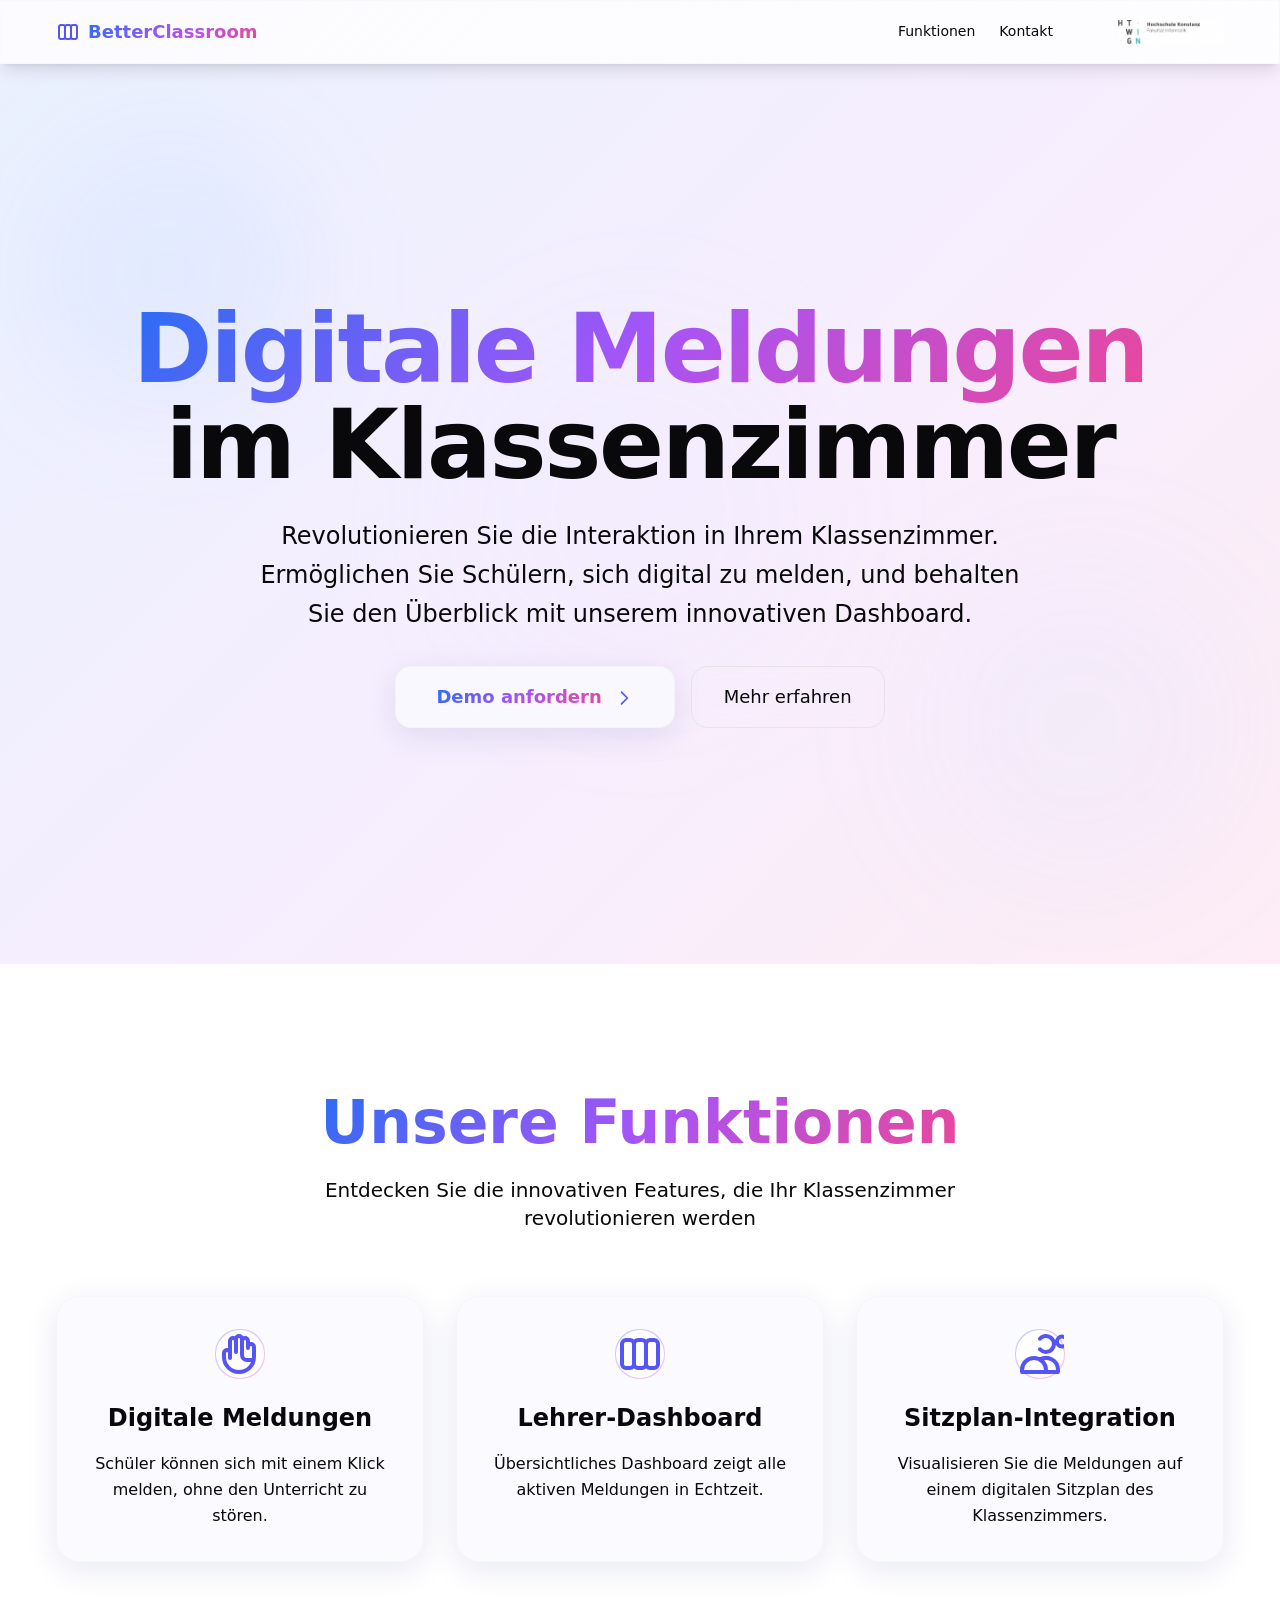
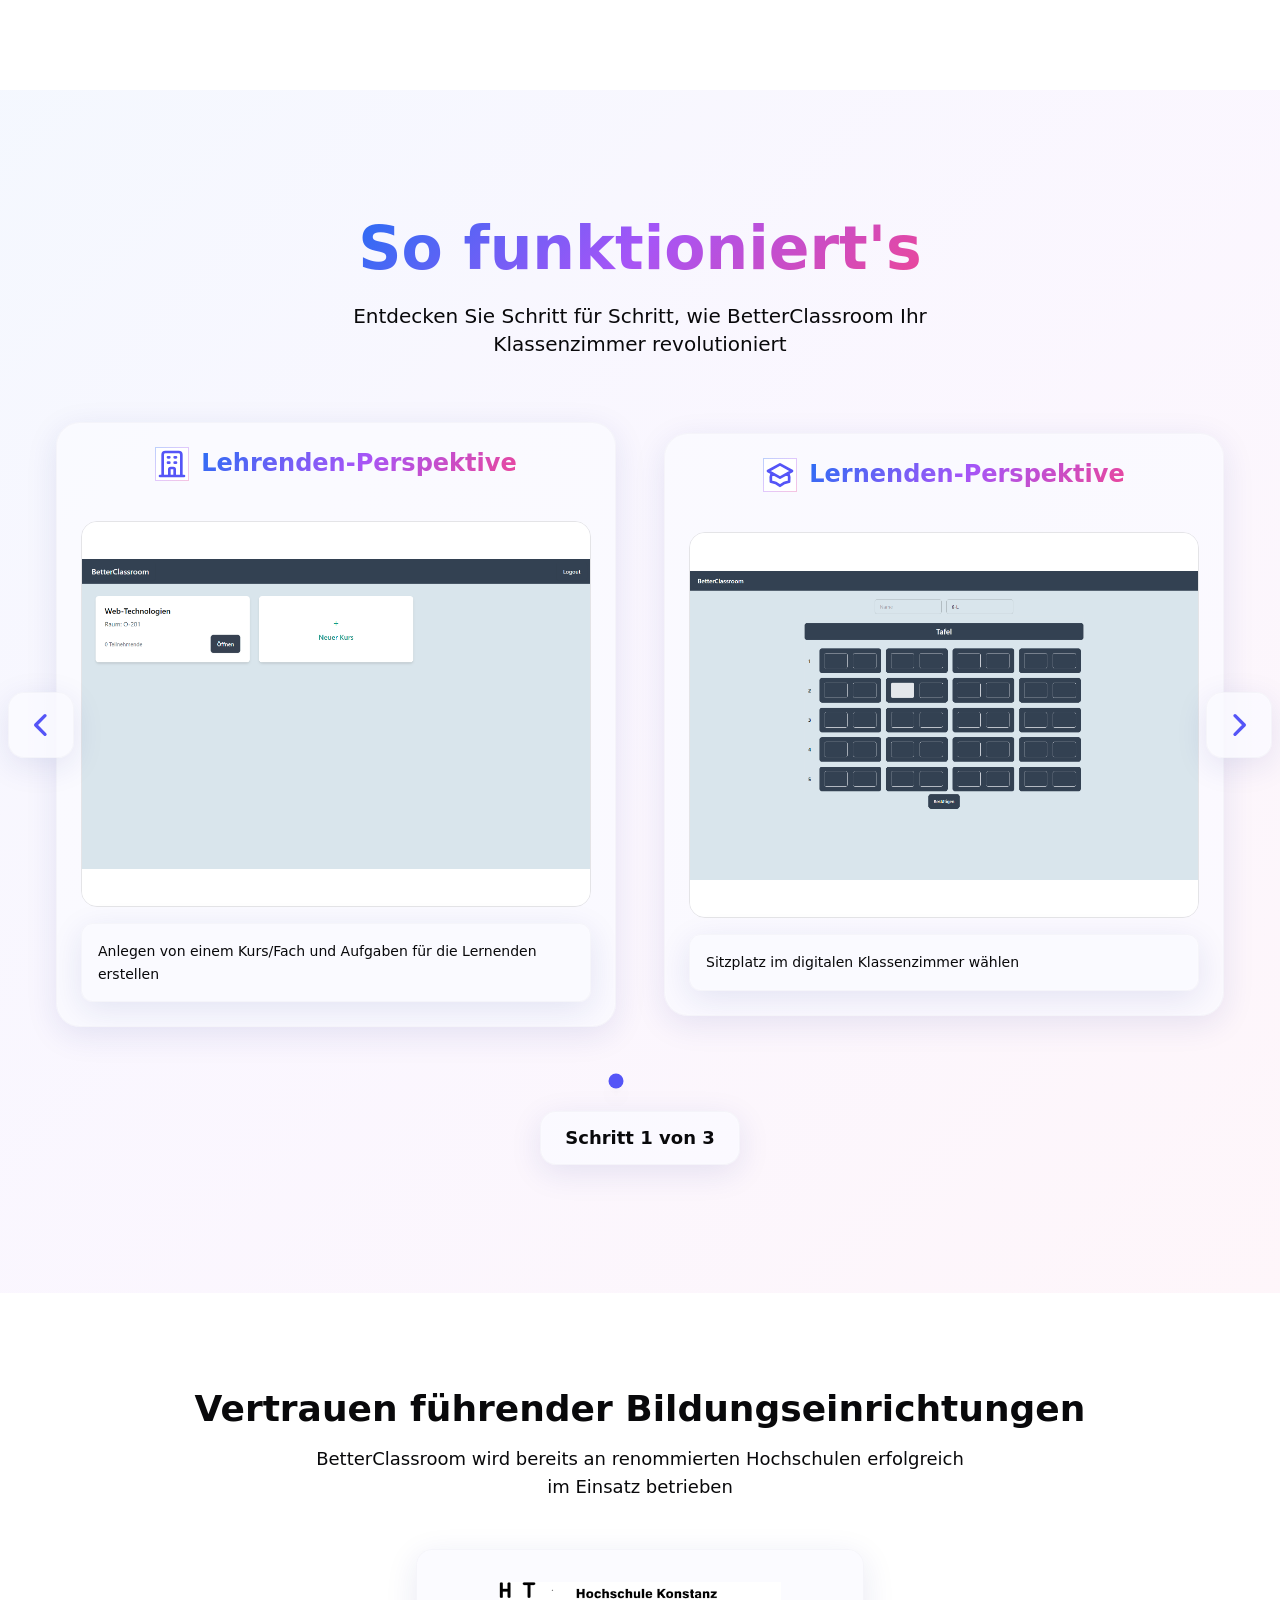
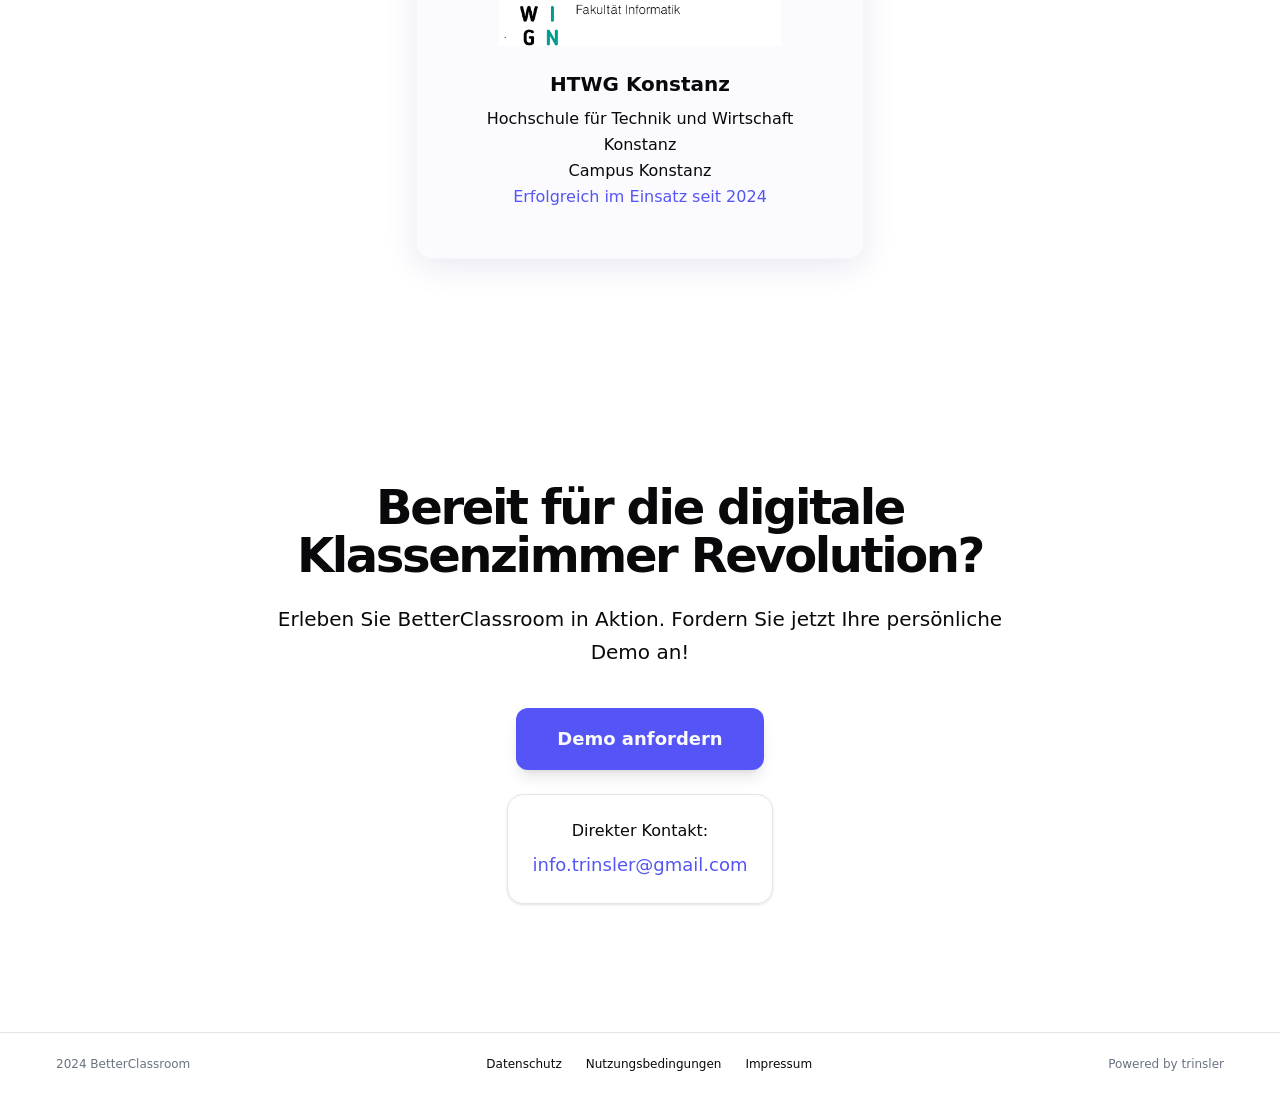
==== index.html @ d9d84340 "deploy: trinsler/landingPages@5456ee2afa33cd0f8505ab0c35475f80a8372f17" ====
<!DOCTYPE html><html><head><meta charset="utf-8"><meta name="viewport" content="width=device-width, initial-scale=1"><script type="importmap">{"imports":{"#entry":"/_nuxt/oRoLjCAm.js"}}</script><title>BetterClassroom - Digitale Meldungen im Klassenzimmer</title><link rel="stylesheet" href="/_nuxt/entry.rbcB6YKw.css" crossorigin><link rel="preload" as="fetch" crossorigin="anonymous" href="/_payload.json?7f15ca1f-4850-4ca4-9dc0-5e65cc5b0a5c"><link rel="modulepreload" as="script" crossorigin href="/_nuxt/oRoLjCAm.js"><link rel="modulepreload" as="script" crossorigin href="/_nuxt/dTycgMUr.js"><link rel="modulepreload" as="script" crossorigin href="/_nuxt/jNeDRzzh.js"><link rel="modulepreload" as="script" crossorigin href="/_nuxt/D7OXAtjC.js"><link rel="modulepreload" as="script" crossorigin href="/_nuxt/DrfQPqKB.js"><link rel="preload" as="fetch" fetchpriority="low" crossorigin="anonymous" href="/_nuxt/builds/meta/7f15ca1f-4850-4ca4-9dc0-5e65cc5b0a5c.json"><link rel="prefetch" as="script" crossorigin href="/_nuxt/CJH-cx8K.js"><link rel="prefetch" as="script" crossorigin href="/_nuxt/CTONA4Dl.js"><meta name="description" content="Revolutionieren Sie die Interaktion in Ihrem Klassenzimmer mit BetterClassroom"><link rel="icon" type="image/x-icon" href="/favicon.ico"><script type="module" src="/_nuxt/oRoLjCAm.js" crossorigin></script></head><body><div id="__nuxt"><div class="flex flex-col min-h-screen"><header class="px-4 lg:px-6 h-16 flex items-center fixed w-full glass-morphism z-50 shadow-lg"><div class="container mx-auto flex justify-between items-center"><a aria-current="page" href="/" class="router-link-active router-link-exact-active flex items-center justify-center"><svg class="h-6 w-6 text-primary" fill="none" stroke="currentColor" viewBox="0 0 24 24"><path stroke-linecap="round" stroke-linejoin="round" stroke-width="2" d="M9 17V7m0 10a2 2 0 01-2 2H5a2 2 0 01-2-2V7a2 2 0 012-2h2a2 2 0 012 2m0 10a2 2 0 002 2h2a2 2 0 002-2M9 7a2 2 0 012-2h2a2 2 0 012 2m0 10V7m0 10a2 2 0 002 2h2a2 2 0 002-2V7a2 2 0 00-2-2h-2a2 2 0 00-2 2"></path></svg><span class="ml-2 text-lg font-bold gradient-text">BetterClassroom</span></a><nav class="hidden md:flex gap-4 sm:gap-6 items-center"><a aria-current="page" href="/" class="router-link-active router-link-exact-active text-sm font-medium text-foreground hover:text-primary transition-colors"> Funktionen </a><a aria-current="page" href="/" class="router-link-active router-link-exact-active text-sm font-medium text-foreground hover:text-primary transition-colors"> Kontakt </a><div class="h-6 w-px bg-border mx-2"></div><img src="/images/htwg-logo.png" alt="HTWG Konstanz" class="h-6 opacity-70 hover:opacity-100 transition-opacity" onerror="this.style.display=&#39;none&#39;"></nav><button class="md:hidden p-2"><svg class="h-6 w-6 text-foreground" fill="none" stroke="currentColor" viewBox="0 0 24 24"><path stroke-linecap="round" stroke-linejoin="round" stroke-width="2" d="M4 6h16M4 12h16M4 18h16"></path></svg></button></div><!----></header><main class="flex-1 pt-16"><!--[--><div></div><div><section class="w-full min-h-screen flex items-center justify-center relative overflow-hidden gradient-bg"><div class="container mx-auto px-4 md:px-6"><div class="absolute inset-0 overflow-hidden pointer-events-none"><div class="absolute top-20 left-10 w-64 h-64 bg-blue-400/8 rounded-full blur-3xl floating-animation"></div><div class="absolute bottom-20 right-10 w-80 h-80 bg-blue-300/6 rounded-full blur-3xl floating-animation" style="animation-delay:-3s;"></div><div class="absolute top-1/2 left-1/2 transform -translate-x-1/2 -translate-y-1/2 w-96 h-96 bg-blue-200/4 rounded-full blur-3xl floating-animation" style="animation-delay:-1.5s;"></div></div><div class="opacity-0 translate-y-10 relative z-10 flex flex-col items-center space-y-8 text-center" style="transition:all 1s ease-out;"><div class="space-y-6"><h1 class="text-5xl md:text-7xl lg:text-8xl font-black tracking-tight"><span class="gradient-text">Digitale Meldungen</span><br><span class="text-foreground">im Klassenzimmer</span></h1><p class="mx-auto max-w-[800px] text-xl md:text-2xl text-muted-foreground leading-relaxed"> Revolutionieren Sie die Interaktion in Ihrem Klassenzimmer. Ermöglichen Sie Schülern, sich digital zu melden, und behalten Sie den Überblick mit unserem innovativen Dashboard. </p></div><div class="flex flex-col sm:flex-row gap-4 items-center"><button class="glass-card px-10 py-4 text-lg font-semibold text-foreground hover:scale-105 active:scale-95 transition-all duration-300 pulse-glow rounded-2xl"><span class="gradient-text">Demo anfordern</span><svg class="ml-3 h-5 w-5 inline text-primary" fill="none" stroke="currentColor" viewBox="0 0 24 24"><path stroke-linecap="round" stroke-linejoin="round" stroke-width="2" d="M9 5l7 7-7 7"></path></svg></button><button class="px-8 py-4 text-lg font-medium text-muted-foreground hover:text-foreground transition-colors rounded-2xl border border-border/50 hover:border-border backdrop-blur-sm"> Mehr erfahren </button></div></div></div></section><section id="features" class="w-full py-20 md:py-32 relative"><div class="container mx-auto px-4 md:px-6"><div class="text-center mb-16"><h2 class="text-4xl md:text-6xl font-bold mb-6"><span class="gradient-text">Unsere Funktionen</span></h2><p class="text-xl text-muted-foreground max-w-2xl mx-auto"> Entdecken Sie die innovativen Features, die Ihr Klassenzimmer revolutionieren werden </p></div><div class="grid grid-cols-1 md:grid-cols-2 lg:grid-cols-3 gap-8"><div class="group glass-card p-8 rounded-3xl hover:scale-[1.02] transition-all duration-500"><div class="gradient-border rounded-2xl p-5 mb-6 w-fit mx-auto"><svg class="h-12 w-12 text-primary relative z-10" fill="none" stroke="currentColor" viewBox="0 0 24 24"><path stroke-linecap="round" stroke-linejoin="round" stroke-width="2" d="M7 11.5V14m0-2.5v-6a1.5 1.5 0 113 0m-3 6a1.5 1.5 0 00-3 0v2a7.5 7.5 0 0015 0v-5a1.5 1.5 0 00-3 0m-6-3V11m0-5.5v-1a1.5 1.5 0 013 0v1m0 0V11m0-5.5a1.5 1.5 0 013 0v3.5M18 15h-2.5A2.5 2.5 0 0113 12.5V10"></path></svg></div><h3 class="text-2xl font-bold mb-4 text-center group-hover:gradient-text transition-all duration-300"> Digitale Meldungen </h3><p class="text-muted-foreground leading-relaxed text-center"> Schüler können sich mit einem Klick melden, ohne den Unterricht zu stören. </p></div><div class="group glass-card p-8 rounded-3xl hover:scale-[1.02] transition-all duration-500"><div class="gradient-border rounded-2xl p-5 mb-6 w-fit mx-auto"><svg class="h-12 w-12 text-primary relative z-10" fill="none" stroke="currentColor" viewBox="0 0 24 24"><path stroke-linecap="round" stroke-linejoin="round" stroke-width="2" d="M9 17V7m0 10a2 2 0 01-2 2H5a2 2 0 01-2-2V7a2 2 0 012-2h2a2 2 0 012 2m0 10a2 2 0 002 2h2a2 2 0 002-2M9 7a2 2 0 012-2h2a2 2 0 012 2m0 10V7m0 10a2 2 0 002 2h2a2 2 0 002-2V7a2 2 0 00-2-2h-2a2 2 0 00-2 2"></path></svg></div><h3 class="text-2xl font-bold mb-4 text-center group-hover:gradient-text transition-all duration-300"> Lehrer-Dashboard </h3><p class="text-muted-foreground leading-relaxed text-center"> Übersichtliches Dashboard zeigt alle aktiven Meldungen in Echtzeit. </p></div><div class="group glass-card p-8 rounded-3xl hover:scale-[1.02] transition-all duration-500 md:col-span-2 lg:col-span-1"><div class="gradient-border rounded-2xl p-5 mb-6 w-fit mx-auto"><svg class="h-12 w-12 text-primary relative z-10" fill="none" stroke="currentColor" viewBox="0 0 24 24"><path stroke-linecap="round" stroke-linejoin="round" stroke-width="2" d="M12 4.354a4 4 0 110 5.292M15 21H3v-1a6 6 0 0112 0v1zm0 0h6v-1a6 6 0 00-9-5.197m13.5-9a2.5 2.5 0 11-5 0 2.5 2.5 0 015 0z"></path></svg></div><h3 class="text-2xl font-bold mb-4 text-center group-hover:gradient-text transition-all duration-300"> Sitzplan-Integration </h3><p class="text-muted-foreground leading-relaxed text-center"> Visualisieren Sie die Meldungen auf einem digitalen Sitzplan des Klassenzimmers. </p></div></div></div></section><section class="w-full py-20 md:py-32 relative overflow-hidden"><div class="absolute inset-0 gradient-bg opacity-50"></div><div class="container mx-auto px-4 relative z-10"><div class="text-center mb-16"><h2 class="text-4xl md:text-6xl font-bold mb-6"><span class="gradient-text">So funktioniert&#39;s</span></h2><p class="text-xl text-muted-foreground max-w-2xl mx-auto"> Entdecken Sie Schritt für Schritt, wie BetterClassroom Ihr Klassenzimmer revolutioniert </p></div><div class="relative max-w-7xl mx-auto"><button class="absolute -left-6 md:-left-12 top-1/2 -translate-y-1/2 z-20 glass-card p-4 rounded-2xl hover:scale-125 transition-all duration-300 pulse-glow group shadow-2xl"><svg class="h-8 w-8 text-primary group-hover:text-primary/80" fill="none" stroke="currentColor" viewBox="0 0 24 24"><path stroke-linecap="round" stroke-linejoin="round" stroke-width="2.5" d="M15 19l-7-7 7-7"></path></svg></button><div class="flex flex-col lg:flex-row gap-8 lg:gap-12 items-center justify-center"><div class="w-full lg:w-1/2 max-w-2xl"><div class="glass-card rounded-3xl overflow-hidden"><div class="p-6 pb-4"><div class="flex items-center justify-center space-x-3 mb-6"><div class="gradient-border rounded-2xl p-3"><svg class="h-8 w-8 text-primary relative z-10" fill="none" stroke="currentColor" viewBox="0 0 24 24"><path stroke-linecap="round" stroke-linejoin="round" stroke-width="2" d="M19 21V5a2 2 0 00-2-2H7a2 2 0 00-2 2v16m14 0h2m-2 0h-5m-9 0H3m2 0h5M9 7h1m-1 4h1m4-4h1m-1 4h1m-5 10v-5a1 1 0 011-1h2a1 1 0 011 1v5m-4 0h4"></path></svg></div><h3 class="text-2xl font-bold gradient-text">Lehrenden-Perspektive</h3></div></div><div class="relative mx-6 mb-6"><div class="overflow-hidden rounded-2xl border border-border/20 bg-muted/20"><img src="/assets/kurs.png" alt="Lehrenden-Ansicht 1" class="w-full h-80 lg:h-96 object-contain bg-white"></div><div class="mt-4 glass-card p-4 rounded-xl"><p class="text-sm text-foreground leading-relaxed font-medium">Anlegen von einem Kurs/Fach und Aufgaben für die Lernenden erstellen</p></div></div></div></div><div class="w-full lg:w-1/2 max-w-2xl"><div class="glass-card rounded-3xl overflow-hidden"><div class="p-6 pb-4"><div class="flex items-center justify-center space-x-3 mb-6"><div class="gradient-border rounded-2xl p-3"><svg class="h-8 w-8 text-primary relative z-10" fill="none" stroke="currentColor" viewBox="0 0 24 24"><path stroke-linecap="round" stroke-linejoin="round" stroke-width="2" d="M12 14l9-5-9-5-9 5 9 5z M12 14l6.16-3.422a12.083 12.083 0 01.665 6.479A11.952 11.952 0 0012 20.055a11.952 11.952 0 00-6.824-2.998 12.078 12.078 0 01.665-6.479L12 14z"></path></svg></div><h3 class="text-2xl font-bold gradient-text">Lernenden-Perspektive</h3></div></div><div class="relative mx-6 mb-6"><div class="overflow-hidden rounded-2xl border border-border/20 bg-muted/20"><img src="/assets/studentSitz.png" alt="Lernenden-Ansicht 1" class="w-full h-80 lg:h-96 object-contain bg-white"></div><div class="mt-4 glass-card p-4 rounded-xl"><p class="text-sm text-foreground leading-relaxed font-medium">Sitzplatz im digitalen Klassenzimmer wählen</p></div></div></div></div></div><button class="absolute -right-6 md:-right-12 top-1/2 -translate-y-1/2 z-20 glass-card p-4 rounded-2xl hover:scale-125 transition-all duration-300 pulse-glow group shadow-2xl"><svg class="h-8 w-8 text-primary group-hover:text-primary/80" fill="none" stroke="currentColor" viewBox="0 0 24 24"><path stroke-linecap="round" stroke-linejoin="round" stroke-width="2.5" d="M9 5l7 7-7 7"></path></svg></button></div><div class="flex flex-col items-center mt-12 space-y-6"><div class="flex space-x-3"><!--[--><button class="bg-primary shadow-lg scale-125 w-3 h-3 rounded-full transition-all duration-300"></button><button class="bg-muted-foreground/30 hover:bg-muted-foreground/50 w-3 h-3 rounded-full transition-all duration-300"></button><button class="bg-muted-foreground/30 hover:bg-muted-foreground/50 w-3 h-3 rounded-full transition-all duration-300"></button><!--]--></div><div class="glass-card px-6 py-3 rounded-2xl"><p class="text-lg font-semibold text-foreground"> Schritt 1 von 3</p></div></div></div></section><section class="w-full py-16 md:py-24 bg-secondary/10"><div class="container mx-auto px-4 md:px-6"><div class="text-center mb-12"><h2 class="text-3xl md:text-4xl font-bold mb-4 text-foreground"> Vertrauen führender Bildungseinrichtungen </h2><p class="text-lg text-muted-foreground max-w-2xl mx-auto"> BetterClassroom wird bereits an renommierten Hochschulen erfolgreich im Einsatz betrieben </p></div><div class="flex flex-col items-center"><div class="glass-card p-8 rounded-2xl max-w-md w-full text-center"><div class="mb-6"><img src="/images/htwg-logo.png" alt="HTWG Konstanz Logo" class="h-16 mx-auto object-contain" onerror="this.style.display=&#39;none&#39;"></div><h3 class="text-xl font-bold mb-2 text-foreground">HTWG Konstanz</h3><p class="text-muted-foreground leading-relaxed mb-4"> Hochschule für Technik und Wirtschaft Konstanz<br> Campus Konstanz<br><span class="text-primary font-medium">Erfolgreich im Einsatz seit 2024</span></p></div></div></div></section><section id="contact" class="w-full py-12 md:py-24 lg:py-32 bg-secondary/30"><div class="container mx-auto px-4 md:px-6"><div class="max-w-3xl mx-auto text-center"><h2 class="text-3xl font-bold tracking-tighter sm:text-4xl md:text-5xl mb-6 text-foreground"> Bereit für die digitale Klassenzimmer Revolution? </h2><p class="text-xl mb-10 text-muted-foreground leading-relaxed"> Erleben Sie BetterClassroom in Aktion. Fordern Sie jetzt Ihre persönliche Demo an! </p><div class="flex flex-col items-center justify-center space-y-6"><a href="mailto:info.trinsler@gmail.com" class="inline-flex items-center justify-center px-10 py-4 border border-transparent text-lg font-semibold rounded-xl text-primary-foreground bg-primary hover:bg-primary/90 shadow-lg hover:shadow-xl transition-all duration-200 hover:scale-105 active:scale-95"> Demo anfordern </a><div class="bg-card border border-border rounded-2xl p-6 shadow-sm"><p class="text-muted-foreground mb-2">Direkter Kontakt:</p><a href="mailto:info.trinsler@gmail.com" class="text-primary hover:underline text-lg font-medium">info.trinsler@gmail.com</a></div></div></div></div></section></div><!--]--></main><footer class="w-full py-6 px-4 md:px-6 border-t"><div class="container mx-auto flex flex-col sm:flex-row justify-between items-center"><p class="text-xs text-gray-500 dark:text-gray-400">2024 BetterClassroom</p><nav class="flex gap-4 sm:gap-6 mt-4 sm:mt-0"><a href="/datenschutz" class="text-xs hover:text-primary transition-colors"> Datenschutz </a><a href="/agb" class="text-xs hover:text-primary transition-colors"> Nutzungsbedingungen </a><a href="/impressum" class="text-xs hover:text-primary transition-colors"> Impressum </a></nav><div class="text-xs text-gray-500 dark:text-gray-400 mt-4 sm:mt-0"> Powered by <a href="https:trinsler.com" class="hover:text-primary transition-colors">trinsler</a></div></div></footer></div></div><div id="teleports"></div><script type="application/json" data-nuxt-data="nuxt-app" data-ssr="true" id="__NUXT_DATA__" data-src="/_payload.json?7f15ca1f-4850-4ca4-9dc0-5e65cc5b0a5c">[{"state":1,"once":3,"_errors":4,"serverRendered":6,"path":7,"prerenderedAt":8},["Reactive",2],{},["Set"],["ShallowReactive",5],{},true,"/",1761412740214]</script><script>window.__NUXT__={};window.__NUXT__.config={public:{},app:{baseURL:"/",buildId:"7f15ca1f-4850-4ca4-9dc0-5e65cc5b0a5c",buildAssetsDir:"/_nuxt/",cdnURL:""}}</script></body></html>
---- _nuxt/entry.rbcB6YKw.css ----
/*! tailwindcss v4.1.13 | MIT License | https://tailwindcss.com */@layer properties{@supports ((-webkit-hyphens:none) and (not (margin-trim:inline))) or ((-moz-orient:inline) and (not (color:rgb(from red r g b)))){*,::backdrop,:after,:before{--tw-translate-x:0;--tw-translate-y:0;--tw-translate-z:0;--tw-scale-x:1;--tw-scale-y:1;--tw-scale-z:1;--tw-rotate-x:initial;--tw-rotate-y:initial;--tw-rotate-z:initial;--tw-skew-x:initial;--tw-skew-y:initial;--tw-space-y-reverse:0;--tw-space-x-reverse:0;--tw-border-style:solid;--tw-leading:initial;--tw-font-weight:initial;--tw-tracking:initial;--tw-shadow:0 0 #0000;--tw-shadow-color:initial;--tw-shadow-alpha:100%;--tw-inset-shadow:0 0 #0000;--tw-inset-shadow-color:initial;--tw-inset-shadow-alpha:100%;--tw-ring-color:initial;--tw-ring-shadow:0 0 #0000;--tw-inset-ring-color:initial;--tw-inset-ring-shadow:0 0 #0000;--tw-ring-inset:initial;--tw-ring-offset-width:0px;--tw-ring-offset-color:#fff;--tw-ring-offset-shadow:0 0 #0000;--tw-blur:initial;--tw-brightness:initial;--tw-contrast:initial;--tw-grayscale:initial;--tw-hue-rotate:initial;--tw-invert:initial;--tw-opacity:initial;--tw-saturate:initial;--tw-sepia:initial;--tw-drop-shadow:initial;--tw-drop-shadow-color:initial;--tw-drop-shadow-alpha:100%;--tw-drop-shadow-size:initial;--tw-backdrop-blur:initial;--tw-backdrop-brightness:initial;--tw-backdrop-contrast:initial;--tw-backdrop-grayscale:initial;--tw-backdrop-hue-rotate:initial;--tw-backdrop-invert:initial;--tw-backdrop-opacity:initial;--tw-backdrop-saturate:initial;--tw-backdrop-sepia:initial;--tw-duration:initial;--tw-ease:initial}}}@layer theme{:host,:root{--font-sans:ui-sans-serif,system-ui,sans-serif,"Apple Color Emoji","Segoe UI Emoji","Segoe UI Symbol","Noto Color Emoji";--font-mono:ui-monospace,SFMono-Regular,Menlo,Monaco,Consolas,"Liberation Mono","Courier New",monospace;--color-blue-200:oklch(88.2% .059 254.128);--color-blue-300:oklch(80.9% .105 251.813);--color-blue-400:oklch(70.7% .165 254.624);--color-gray-400:oklch(70.7% .022 261.325);--color-gray-500:oklch(55.1% .027 264.364);--color-white:#fff;--spacing:.25rem;--container-md:28rem;--container-2xl:42rem;--container-3xl:48rem;--container-7xl:80rem;--text-xs:.75rem;--text-xs--line-height:1.33333;--text-sm:.875rem;--text-sm--line-height:1.42857;--text-lg:1.125rem;--text-lg--line-height:1.55556;--text-xl:1.25rem;--text-xl--line-height:1.4;--text-2xl:1.5rem;--text-2xl--line-height:1.33333;--text-3xl:1.875rem;--text-3xl--line-height:1.2;--text-4xl:2.25rem;--text-4xl--line-height:1.11111;--text-5xl:3rem;--text-5xl--line-height:1;--text-6xl:3.75rem;--text-6xl--line-height:1;--text-7xl:4.5rem;--text-7xl--line-height:1;--text-8xl:6rem;--text-8xl--line-height:1;--font-weight-medium:500;--font-weight-semibold:600;--font-weight-bold:700;--font-weight-black:900;--tracking-tighter:-.05em;--tracking-tight:-.025em;--leading-relaxed:1.625;--radius-xl:.75rem;--radius-2xl:1rem;--radius-3xl:1.5rem;--ease-in:cubic-bezier(.4,0,1,1);--ease-out:cubic-bezier(0,0,.2,1);--blur-sm:8px;--blur-3xl:64px;--default-transition-duration:.15s;--default-transition-timing-function:cubic-bezier(.4,0,.2,1);--default-font-family:var(--font-sans);--default-mono-font-family:var(--font-mono)}}@layer base{*,::backdrop,:after,:before{border:0 solid;box-sizing:border-box;margin:0;padding:0}::file-selector-button{border:0 solid;box-sizing:border-box;margin:0;padding:0}:host,html{-webkit-text-size-adjust:100%;font-family:var(--default-font-family,ui-sans-serif,system-ui,sans-serif,"Apple Color Emoji","Segoe UI Emoji","Segoe UI Symbol","Noto Color Emoji");font-feature-settings:var(--default-font-feature-settings,normal);font-variation-settings:var(--default-font-variation-settings,normal);line-height:1.5;-moz-tab-size:4;-o-tab-size:4;tab-size:4;-webkit-tap-highlight-color:transparent}hr{border-top-width:1px;color:inherit;height:0}abbr:where([title]){-webkit-text-decoration:underline dotted;text-decoration:underline dotted}h1,h2,h3,h4,h5,h6{font-size:inherit;font-weight:inherit}a{color:inherit;-webkit-text-decoration:inherit;text-decoration:inherit}b,strong{font-weight:bolder}code,kbd,pre,samp{font-family:var(--default-mono-font-family,ui-monospace,SFMono-Regular,Menlo,Monaco,Consolas,"Liberation Mono","Courier New",monospace);font-feature-settings:var(--default-mono-font-feature-settings,normal);font-size:1em;font-variation-settings:var(--default-mono-font-variation-settings,normal)}small{font-size:80%}sub,sup{font-size:75%;line-height:0;position:relative;vertical-align:baseline}sub{bottom:-.25em}sup{top:-.5em}table{border-collapse:collapse;border-color:inherit;text-indent:0}:-moz-focusring{outline:auto}progress{vertical-align:baseline}summary{display:list-item}menu,ol,ul{list-style:none}audio,canvas,embed,iframe,img,object,svg,video{display:block;vertical-align:middle}img,video{height:auto;max-width:100%}button,input,optgroup,select,textarea{background-color:#0000;border-radius:0;color:inherit;font:inherit;font-feature-settings:inherit;font-variation-settings:inherit;letter-spacing:inherit;opacity:1}::file-selector-button{background-color:#0000;border-radius:0;color:inherit;font:inherit;font-feature-settings:inherit;font-variation-settings:inherit;letter-spacing:inherit;opacity:1}:where(select:is([multiple],[size])) optgroup{font-weight:bolder}:where(select:is([multiple],[size])) optgroup option{padding-inline-start:20px}::file-selector-button{margin-inline-end:4px}::-moz-placeholder{opacity:1}::placeholder{opacity:1}@supports (not (-webkit-appearance:-apple-pay-button)) or (contain-intrinsic-size:1px){::-moz-placeholder{color:currentColor}::placeholder{color:currentColor}@supports (color:color-mix(in lab,red,red)){::-moz-placeholder{color:color-mix(in oklab,currentcolor 50%,transparent)}::placeholder{color:color-mix(in oklab,currentcolor 50%,transparent)}}}textarea{resize:vertical}::-webkit-search-decoration{-webkit-appearance:none}::-webkit-date-and-time-value{min-height:1lh;text-align:inherit}::-webkit-datetime-edit{display:inline-flex}::-webkit-datetime-edit-fields-wrapper{padding:0}::-webkit-datetime-edit,::-webkit-datetime-edit-year-field{padding-block:0}::-webkit-datetime-edit-day-field,::-webkit-datetime-edit-month-field{padding-block:0}::-webkit-datetime-edit-hour-field,::-webkit-datetime-edit-minute-field{padding-block:0}::-webkit-datetime-edit-millisecond-field,::-webkit-datetime-edit-second-field{padding-block:0}::-webkit-datetime-edit-meridiem-field{padding-block:0}::-webkit-calendar-picker-indicator{line-height:1}:-moz-ui-invalid{box-shadow:none}button,input:where([type=button],[type=reset],[type=submit]){-webkit-appearance:button;-moz-appearance:button;appearance:button}::file-selector-button{-webkit-appearance:button;-moz-appearance:button;appearance:button}::-webkit-inner-spin-button,::-webkit-outer-spin-button{height:auto}[hidden]:where(:not([hidden=until-found])){display:none!important}:root{--background:0 0% 100%;--foreground:240 10% 3.9%;--card:0 0% 100%;--card-foreground:240 10% 3.9%;--popover:0 0% 100%;--popover-foreground:240 10% 3.9%;--primary:240 91% 65%;--primary-foreground:0 0% 98%;--secondary:240 4.8% 95.9%;--secondary-foreground:240 5.9% 10%;--muted:240 4.8% 95.9%;--muted-foreground:240 3.8% 46.1%;--accent:240 4.8% 95.9%;--accent-foreground:240 5.9% 10%;--destructive:0 84.2% 60.2%;--destructive-foreground:0 0% 98%;--border:240 5.9% 90%;--input:240 5.9% 90%;--ring:240 91% 65%;--radius:1rem;--glass-bg:240 100% 99%;--glass-border:240 15% 92%;--accent-blue:220 90% 56%;--accent-purple:270 91% 65%;--accent-pink:330 81% 60%;--text-light:240 5% 84%;--text-dark:240 10% 3.9%}.dark{--background:240 10% 3.9%;--foreground:0 0% 98%;--card:240 10% 3.9%;--card-foreground:0 0% 98%;--popover:240 10% 3.9%;--popover-foreground:0 0% 98%;--primary:240 91% 70%;--primary-foreground:240 10% 3.9%;--secondary:240 3.7% 15.9%;--secondary-foreground:0 0% 98%;--muted:240 3.7% 15.9%;--muted-foreground:240 5% 64.9%;--accent:240 3.7% 15.9%;--accent-foreground:0 0% 98%;--destructive:0 62.8% 30.6%;--destructive-foreground:0 0% 98%;--border:240 3.7% 15.9%;--input:240 3.7% 15.9%;--ring:240 91% 70%;--glass-bg:240 10% 8%;--glass-border:240 15% 20%;--accent-blue:220 90% 56%;--accent-purple:270 91% 65%;--accent-pink:330 81% 60%;--text-light:240 5% 84%;--text-dark:0 0% 98%}*{border-color:hsl(var(--border))}body{background-color:hsl(var(--background));color:hsl(var(--foreground))}}@layer components;@layer utilities{.pointer-events-none{pointer-events:none}.absolute{position:absolute}.fixed{position:fixed}.relative{position:relative}.inset-0{inset:calc(var(--spacing)*0)}.top-1\/2{top:50%}.top-16{top:calc(var(--spacing)*16)}.top-20{top:calc(var(--spacing)*20)}.-right-6{right:calc(var(--spacing)*-6)}.right-0{right:calc(var(--spacing)*0)}.right-10{right:calc(var(--spacing)*10)}.bottom-20{bottom:calc(var(--spacing)*20)}.-left-6{left:calc(var(--spacing)*-6)}.left-0{left:calc(var(--spacing)*0)}.left-1\/2{left:50%}.left-10{left:calc(var(--spacing)*10)}.z-10{z-index:10}.z-20{z-index:20}.z-50{z-index:50}.container{width:100%}@media (min-width:40rem){.container{max-width:40rem}}@media (min-width:48rem){.container{max-width:48rem}}@media (min-width:64rem){.container{max-width:64rem}}@media (min-width:80rem){.container{max-width:80rem}}@media (min-width:96rem){.container{max-width:96rem}}.mx-2{margin-inline:calc(var(--spacing)*2)}.mx-6{margin-inline:calc(var(--spacing)*6)}.mx-auto{margin-inline:auto}.mt-4{margin-top:calc(var(--spacing)*4)}.mt-8{margin-top:calc(var(--spacing)*8)}.mt-12{margin-top:calc(var(--spacing)*12)}.mb-2{margin-bottom:calc(var(--spacing)*2)}.mb-3{margin-bottom:calc(var(--spacing)*3)}.mb-4{margin-bottom:calc(var(--spacing)*4)}.mb-6{margin-bottom:calc(var(--spacing)*6)}.mb-8{margin-bottom:calc(var(--spacing)*8)}.mb-10{margin-bottom:calc(var(--spacing)*10)}.mb-12{margin-bottom:calc(var(--spacing)*12)}.mb-16{margin-bottom:calc(var(--spacing)*16)}.ml-2{margin-left:calc(var(--spacing)*2)}.ml-3{margin-left:calc(var(--spacing)*3)}.block{display:block}.flex{display:flex}.grid{display:grid}.hidden{display:none}.inline{display:inline}.inline-block{display:inline-block}.inline-flex{display:inline-flex}.h-3{height:calc(var(--spacing)*3)}.h-5{height:calc(var(--spacing)*5)}.h-6{height:calc(var(--spacing)*6)}.h-8{height:calc(var(--spacing)*8)}.h-12{height:calc(var(--spacing)*12)}.h-16{height:calc(var(--spacing)*16)}.h-64{height:calc(var(--spacing)*64)}.h-80{height:calc(var(--spacing)*80)}.h-96{height:calc(var(--spacing)*96)}.min-h-screen{min-height:100vh}.w-3{width:calc(var(--spacing)*3)}.w-5{width:calc(var(--spacing)*5)}.w-6{width:calc(var(--spacing)*6)}.w-8{width:calc(var(--spacing)*8)}.w-12{width:calc(var(--spacing)*12)}.w-64{width:calc(var(--spacing)*64)}.w-80{width:calc(var(--spacing)*80)}.w-96{width:calc(var(--spacing)*96)}.w-fit{width:-moz-fit-content;width:fit-content}.w-full{width:100%}.w-px{width:1px}.max-w-2xl{max-width:var(--container-2xl)}.max-w-3xl{max-width:var(--container-3xl)}.max-w-7xl{max-width:var(--container-7xl)}.max-w-\[800px\]{max-width:800px}.max-w-md{max-width:var(--container-md)}.flex-1{flex:1}.-translate-x-1\/2{--tw-translate-x:-50%}.-translate-x-1\/2,.-translate-x-8{translate:var(--tw-translate-x)var(--tw-translate-y)}.-translate-x-8{--tw-translate-x:calc(var(--spacing)*-8)}.translate-x-0{--tw-translate-x:calc(var(--spacing)*0)}.translate-x-0,.translate-x-8{translate:var(--tw-translate-x)var(--tw-translate-y)}.translate-x-8{--tw-translate-x:calc(var(--spacing)*8)}.-translate-y-1\/2{--tw-translate-y:-50%}.-translate-y-1\/2,.-translate-y-2{translate:var(--tw-translate-x)var(--tw-translate-y)}.-translate-y-2{--tw-translate-y:calc(var(--spacing)*-2)}.translate-y-0{--tw-translate-y:calc(var(--spacing)*0)}.translate-y-0,.translate-y-10{translate:var(--tw-translate-x)var(--tw-translate-y)}.translate-y-10{--tw-translate-y:calc(var(--spacing)*10)}.scale-125{--tw-scale-x:125%;--tw-scale-y:125%;--tw-scale-z:125%;scale:var(--tw-scale-x)var(--tw-scale-y)}.transform{transform:var(--tw-rotate-x,)var(--tw-rotate-y,)var(--tw-rotate-z,)var(--tw-skew-x,)var(--tw-skew-y,)}.grid-cols-1{grid-template-columns:repeat(1,minmax(0,1fr))}.flex-col{flex-direction:column}.items-center{align-items:center}.justify-between{justify-content:space-between}.justify-center{justify-content:center}.gap-4{gap:calc(var(--spacing)*4)}.gap-8{gap:calc(var(--spacing)*8)}:where(.space-y-6>:not(:last-child)){--tw-space-y-reverse:0;margin-block-end:calc(var(--spacing)*6*(1 - var(--tw-space-y-reverse)));margin-block-start:calc(var(--spacing)*6*var(--tw-space-y-reverse))}:where(.space-y-8>:not(:last-child)){--tw-space-y-reverse:0;margin-block-end:calc(var(--spacing)*8*(1 - var(--tw-space-y-reverse)));margin-block-start:calc(var(--spacing)*8*var(--tw-space-y-reverse))}:where(.space-x-3>:not(:last-child)){--tw-space-x-reverse:0;margin-inline-end:calc(var(--spacing)*3*(1 - var(--tw-space-x-reverse)));margin-inline-start:calc(var(--spacing)*3*var(--tw-space-x-reverse))}.overflow-hidden{overflow:hidden}.rounded-2xl{border-radius:var(--radius-2xl)}.rounded-3xl{border-radius:var(--radius-3xl)}.rounded-full{border-radius:3.40282e+38px}.rounded-xl{border-radius:var(--radius-xl)}.border{border-style:var(--tw-border-style);border-width:1px}.border-t{border-top-style:var(--tw-border-style);border-top-width:1px}.border-transparent{border-color:#0000}.bg-blue-200\/4{background-color:#bedbff0a}@supports (color:color-mix(in lab,red,red)){.bg-blue-200\/4{background-color:color-mix(in oklab,var(--color-blue-200)4%,transparent)}}.bg-blue-300\/6{background-color:#90c5ff0f}@supports (color:color-mix(in lab,red,red)){.bg-blue-300\/6{background-color:color-mix(in oklab,var(--color-blue-300)6%,transparent)}}.bg-blue-400\/8{background-color:#54a2ff14}@supports (color:color-mix(in lab,red,red)){.bg-blue-400\/8{background-color:color-mix(in oklab,var(--color-blue-400)8%,transparent)}}.bg-white{background-color:var(--color-white)}.object-contain{-o-object-fit:contain;object-fit:contain}.p-2{padding:calc(var(--spacing)*2)}.p-3{padding:calc(var(--spacing)*3)}.p-4{padding:calc(var(--spacing)*4)}.p-5{padding:calc(var(--spacing)*5)}.p-6{padding:calc(var(--spacing)*6)}.p-8{padding:calc(var(--spacing)*8)}.px-4{padding-inline:calc(var(--spacing)*4)}.px-6{padding-inline:calc(var(--spacing)*6)}.px-8{padding-inline:calc(var(--spacing)*8)}.px-10{padding-inline:calc(var(--spacing)*10)}.py-2{padding-block:calc(var(--spacing)*2)}.py-3{padding-block:calc(var(--spacing)*3)}.py-4{padding-block:calc(var(--spacing)*4)}.py-6{padding-block:calc(var(--spacing)*6)}.py-8{padding-block:calc(var(--spacing)*8)}.py-12{padding-block:calc(var(--spacing)*12)}.py-16{padding-block:calc(var(--spacing)*16)}.py-20{padding-block:calc(var(--spacing)*20)}.pt-16{padding-top:calc(var(--spacing)*16)}.pb-4{padding-bottom:calc(var(--spacing)*4)}.text-center{text-align:center}.text-2xl{font-size:var(--text-2xl);line-height:var(--tw-leading,var(--text-2xl--line-height))}.text-3xl{font-size:var(--text-3xl);line-height:var(--tw-leading,var(--text-3xl--line-height))}.text-4xl{font-size:var(--text-4xl);line-height:var(--tw-leading,var(--text-4xl--line-height))}.text-5xl{font-size:var(--text-5xl);line-height:var(--tw-leading,var(--text-5xl--line-height))}.text-lg{font-size:var(--text-lg);line-height:var(--tw-leading,var(--text-lg--line-height))}.text-sm{font-size:var(--text-sm);line-height:var(--tw-leading,var(--text-sm--line-height))}.text-xl{font-size:var(--text-xl);line-height:var(--tw-leading,var(--text-xl--line-height))}.text-xs{font-size:var(--text-xs);line-height:var(--tw-leading,var(--text-xs--line-height))}.leading-relaxed{--tw-leading:var(--leading-relaxed);line-height:var(--leading-relaxed)}.font-black{--tw-font-weight:var(--font-weight-black);font-weight:var(--font-weight-black)}.font-bold{--tw-font-weight:var(--font-weight-bold);font-weight:var(--font-weight-bold)}.font-medium{--tw-font-weight:var(--font-weight-medium);font-weight:var(--font-weight-medium)}.font-semibold{--tw-font-weight:var(--font-weight-semibold);font-weight:var(--font-weight-semibold)}.tracking-tight{--tw-tracking:var(--tracking-tight);letter-spacing:var(--tracking-tight)}.tracking-tighter{--tw-tracking:var(--tracking-tighter);letter-spacing:var(--tracking-tighter)}.text-gray-500{color:var(--color-gray-500)}.opacity-0{opacity:0}.opacity-50{opacity:.5}.opacity-70{opacity:.7}.opacity-100{opacity:1}.shadow-2xl{--tw-shadow:0 25px 50px -12px var(--tw-shadow-color,#00000040)}.shadow-2xl,.shadow-lg{box-shadow:var(--tw-inset-shadow),var(--tw-inset-ring-shadow),var(--tw-ring-offset-shadow),var(--tw-ring-shadow),var(--tw-shadow)}.shadow-lg{--tw-shadow:0 10px 15px -3px var(--tw-shadow-color,#0000001a),0 4px 6px -4px var(--tw-shadow-color,#0000001a)}.shadow-sm{--tw-shadow:0 1px 3px 0 var(--tw-shadow-color,#0000001a),0 1px 2px -1px var(--tw-shadow-color,#0000001a)}.ring,.shadow-sm{box-shadow:var(--tw-inset-shadow),var(--tw-inset-ring-shadow),var(--tw-ring-offset-shadow),var(--tw-ring-shadow),var(--tw-shadow)}.ring{--tw-ring-shadow:var(--tw-ring-inset,)0 0 0 calc(1px + var(--tw-ring-offset-width))var(--tw-ring-color,currentcolor)}.blur-3xl{--tw-blur:blur(var(--blur-3xl));filter:var(--tw-blur,)var(--tw-brightness,)var(--tw-contrast,)var(--tw-grayscale,)var(--tw-hue-rotate,)var(--tw-invert,)var(--tw-saturate,)var(--tw-sepia,)var(--tw-drop-shadow,)}.backdrop-blur-sm{--tw-backdrop-blur:blur(var(--blur-sm));-webkit-backdrop-filter:var(--tw-backdrop-blur,)var(--tw-backdrop-brightness,)var(--tw-backdrop-contrast,)var(--tw-backdrop-grayscale,)var(--tw-backdrop-hue-rotate,)var(--tw-backdrop-invert,)var(--tw-backdrop-opacity,)var(--tw-backdrop-saturate,)var(--tw-backdrop-sepia,);backdrop-filter:var(--tw-backdrop-blur,)var(--tw-backdrop-brightness,)var(--tw-backdrop-contrast,)var(--tw-backdrop-grayscale,)var(--tw-backdrop-hue-rotate,)var(--tw-backdrop-invert,)var(--tw-backdrop-opacity,)var(--tw-backdrop-saturate,)var(--tw-backdrop-sepia,)}.transition{transition-duration:var(--tw-duration,var(--default-transition-duration));transition-property:color,background-color,border-color,outline-color,text-decoration-color,fill,stroke,--tw-gradient-from,--tw-gradient-via,--tw-gradient-to,opacity,box-shadow,transform,translate,scale,rotate,filter,backdrop-filter,display,content-visibility,overlay,pointer-events;transition-timing-function:var(--tw-ease,var(--default-transition-timing-function))}.transition-all{transition-duration:var(--tw-duration,var(--default-transition-duration));transition-property:all;transition-timing-function:var(--tw-ease,var(--default-transition-timing-function))}.transition-colors{transition-duration:var(--tw-duration,var(--default-transition-duration));transition-property:color,background-color,border-color,outline-color,text-decoration-color,fill,stroke,--tw-gradient-from,--tw-gradient-via,--tw-gradient-to;transition-timing-function:var(--tw-ease,var(--default-transition-timing-function))}.transition-opacity{transition-duration:var(--tw-duration,var(--default-transition-duration));transition-property:opacity;transition-timing-function:var(--tw-ease,var(--default-transition-timing-function))}.duration-200{--tw-duration:.2s;transition-duration:.2s}.duration-300{--tw-duration:.3s;transition-duration:.3s}.duration-500{--tw-duration:.5s;transition-duration:.5s}.ease-in{--tw-ease:var(--ease-in);transition-timing-function:var(--ease-in)}.ease-out{--tw-ease:var(--ease-out);transition-timing-function:var(--ease-out)}@media (hover:hover){.hover\:scale-105:hover{--tw-scale-x:105%;--tw-scale-y:105%;--tw-scale-z:105%;scale:var(--tw-scale-x)var(--tw-scale-y)}.hover\:scale-125:hover{--tw-scale-x:125%;--tw-scale-y:125%;--tw-scale-z:125%;scale:var(--tw-scale-x)var(--tw-scale-y)}.hover\:scale-\[1\.02\]:hover{scale:1.02}.hover\:underline:hover{text-decoration-line:underline}.hover\:opacity-100:hover{opacity:1}.hover\:shadow-xl:hover{--tw-shadow:0 20px 25px -5px var(--tw-shadow-color,#0000001a),0 8px 10px -6px var(--tw-shadow-color,#0000001a);box-shadow:var(--tw-inset-shadow),var(--tw-inset-ring-shadow),var(--tw-ring-offset-shadow),var(--tw-ring-shadow),var(--tw-shadow)}}.active\:scale-95:active{--tw-scale-x:95%;--tw-scale-y:95%;--tw-scale-z:95%;scale:var(--tw-scale-x)var(--tw-scale-y)}@media (min-width:40rem){.sm\:mt-0{margin-top:calc(var(--spacing)*0)}.sm\:flex-row{flex-direction:row}.sm\:gap-6{gap:calc(var(--spacing)*6)}.sm\:text-4xl{font-size:var(--text-4xl);line-height:var(--tw-leading,var(--text-4xl--line-height))}}@media (min-width:48rem){.md\:-right-12{right:calc(var(--spacing)*-12)}.md\:-left-12{left:calc(var(--spacing)*-12)}.md\:col-span-2{grid-column:span 2/span 2}.md\:flex{display:flex}.md\:hidden{display:none}.md\:grid-cols-2{grid-template-columns:repeat(2,minmax(0,1fr))}.md\:px-6{padding-inline:calc(var(--spacing)*6)}.md\:py-24{padding-block:calc(var(--spacing)*24)}.md\:py-32{padding-block:calc(var(--spacing)*32)}.md\:text-2xl{font-size:var(--text-2xl);line-height:var(--tw-leading,var(--text-2xl--line-height))}.md\:text-4xl{font-size:var(--text-4xl);line-height:var(--tw-leading,var(--text-4xl--line-height))}.md\:text-5xl{font-size:var(--text-5xl);line-height:var(--tw-leading,var(--text-5xl--line-height))}.md\:text-6xl{font-size:var(--text-6xl);line-height:var(--tw-leading,var(--text-6xl--line-height))}.md\:text-7xl{font-size:var(--text-7xl);line-height:var(--tw-leading,var(--text-7xl--line-height))}}@media (min-width:64rem){.lg\:col-span-1{grid-column:span 1/span 1}.lg\:h-96{height:calc(var(--spacing)*96)}.lg\:w-1\/2{width:50%}.lg\:grid-cols-3{grid-template-columns:repeat(3,minmax(0,1fr))}.lg\:flex-row{flex-direction:row}.lg\:gap-12{gap:calc(var(--spacing)*12)}.lg\:px-6{padding-inline:calc(var(--spacing)*6)}.lg\:py-32{padding-block:calc(var(--spacing)*32)}.lg\:text-8xl{font-size:var(--text-8xl);line-height:var(--tw-leading,var(--text-8xl--line-height))}}@media (prefers-color-scheme:dark){.dark\:text-gray-400{color:var(--color-gray-400)}}}:root{--ui-space-xs:.25rem;--ui-space-sm:.5rem;--ui-space-md:1rem;--ui-space-lg:1.5rem;--ui-space-xl:2rem;--ui-space-2xl:3rem;--ui-radius-sm:.25rem;--ui-radius-md:.5rem;--ui-radius-lg:.75rem;--ui-radius-xl:1rem;--ui-radius-2xl:1.5rem;--ui-radius-full:9999px;--ui-font-sans:ui-sans-serif,system-ui,-apple-system,sans-serif;--ui-font-mono:ui-monospace,"Cascadia Code","Source Code Pro",monospace;--ui-shadow-sm:0 1px 2px 0 #0000000d;--ui-shadow-md:0 4px 6px -1px #0000001a,0 2px 4px -2px #0000001a;--ui-shadow-lg:0 10px 15px -3px #0000001a,0 4px 6px -4px #0000001a;--ui-shadow-xl:0 20px 25px -5px #0000001a,0 8px 10px -6px #0000001a;--ui-transition-fast:.15s cubic-bezier(.4,0,.2,1);--ui-transition-normal:.3s cubic-bezier(.4,0,.2,1);--ui-transition-slow:.5s cubic-bezier(.4,0,.2,1)}[data-theme=cyber]{--ui-bg-primary:#0a0a0a;--ui-bg-secondary:#111;--ui-bg-tertiary:#1a1a1a;--ui-bg-accent:#3b82f6;--ui-text-primary:#fff;--ui-text-secondary:#a0a0a0;--ui-text-muted:#666;--ui-text-accent:#3b82f6;--ui-border-primary:#333;--ui-border-secondary:#3b82f6;--ui-border-accent:#3b82f64d;--ui-glow-primary:0 0 20px #3b82f64d;--ui-glow-secondary:0 0 30px #3b82f633;--ui-card-bg:linear-gradient(145deg,#111,#1a1a1a);--ui-card-border:1px solid var(--ui-border-accent);--ui-card-shadow:var(--ui-glow-primary);--ui-terminal-bg:var(--ui-bg-secondary);--ui-terminal-header-bg:var(--ui-bg-tertiary);--ui-terminal-border:var(--ui-border-accent)}[data-theme=glass]{--ui-bg-primary:#fafafa;--ui-bg-secondary:#fff;--ui-bg-tertiary:#f5f5f5;--ui-bg-accent:#6366f1;--ui-text-primary:#171717;--ui-text-secondary:#525252;--ui-text-muted:#a3a3a3;--ui-text-accent:#6366f1;--ui-border-primary:#e5e5e5;--ui-border-secondary:#6366f1;--ui-border-accent:#6366f133;--ui-glass-bg:#ffffffb3;--ui-glass-border:#fff3;--ui-glass-backdrop:blur(10px);--ui-card-bg:var(--ui-glass-bg);--ui-card-border:1px solid var(--ui-glass-border);--ui-card-shadow:var(--ui-shadow-lg);--ui-card-backdrop:var(--ui-glass-backdrop);--ui-terminal-bg:var(--ui-glass-bg);--ui-terminal-header-bg:#f5f5f5cc;--ui-terminal-border:var(--ui-glass-border)}[data-theme=minimal]{--ui-bg-primary:#fff;--ui-bg-secondary:#f9fafb;--ui-bg-tertiary:#f3f4f6;--ui-bg-accent:#111827;--ui-text-primary:#111827;--ui-text-secondary:#6b7280;--ui-text-muted:#9ca3af;--ui-text-accent:#111827;--ui-border-primary:#e5e7eb;--ui-border-secondary:#111827;--ui-border-accent:#1118271a;--ui-card-bg:var(--ui-bg-secondary);--ui-card-border:1px solid var(--ui-border-primary);--ui-card-shadow:var(--ui-shadow-sm);--ui-terminal-bg:var(--ui-bg-tertiary);--ui-terminal-header-bg:var(--ui-bg-secondary);--ui-terminal-border:var(--ui-border-primary)}[data-theme=dark]{--ui-bg-primary:#0f0f0f;--ui-bg-secondary:#1c1c1c;--ui-bg-tertiary:#262626;--ui-bg-accent:#fbbf24;--ui-text-primary:#fafafa;--ui-text-secondary:#a3a3a3;--ui-text-muted:#525252;--ui-text-accent:#fbbf24;--ui-border-primary:#404040;--ui-border-secondary:#fbbf24;--ui-border-accent:#fbbf2433;--ui-card-bg:var(--ui-bg-secondary);--ui-card-border:1px solid var(--ui-border-primary);--ui-card-shadow:var(--ui-shadow-lg);--ui-terminal-bg:var(--ui-bg-secondary);--ui-terminal-header-bg:var(--ui-bg-tertiary);--ui-terminal-border:var(--ui-border-primary)}.ui-card{background:var(--ui-card-bg);border:var(--ui-card-border);box-shadow:var(--ui-card-shadow);transition:var(--ui-transition-normal)}.ui-card,.ui-terminal{-webkit-backdrop-filter:var(--ui-card-backdrop,none);backdrop-filter:var(--ui-card-backdrop,none)}.ui-terminal{background:var(--ui-terminal-bg);border:var(--ui-terminal-border)}.ui-terminal-header{background:var(--ui-terminal-header-bg);border-bottom:var(--ui-terminal-border)}.ui-text-primary{color:var(--ui-text-primary)}.ui-text-secondary{color:var(--ui-text-secondary)}.ui-text-muted{color:var(--ui-text-muted)}.ui-text-accent{color:var(--ui-text-accent)}.ui-bg-primary{background-color:var(--ui-bg-primary)}.ui-bg-secondary{background-color:var(--ui-bg-secondary)}.ui-bg-tertiary{background-color:var(--ui-bg-tertiary)}.ui-bg-accent{background-color:var(--ui-bg-accent)}.ui-border-primary{border-color:var(--ui-border-primary)}.ui-border-secondary{border-color:var(--ui-border-secondary)}.ui-border-accent{border-color:var(--ui-border-accent)}@media (prefers-reduced-motion:reduce){:root{--ui-transition-fast:0s;--ui-transition-normal:0s;--ui-transition-slow:0s}}:root{color-scheme:light dark;font-synthesis:none;text-rendering:optimizeLegibility;-webkit-font-smoothing:antialiased;-moz-osx-font-smoothing:grayscale;font-family:Inter,system-ui,Avenir,Helvetica,Arial,sans-serif;font-weight:400;line-height:1.5}body{margin:0;min-height:100vh;min-width:320px}.container{margin:0 auto;max-width:1200px;padding:0 1rem;width:100%}.text-primary{color:hsl(var(--primary))}.bg-primary{background-color:hsl(var(--primary))}.bg-primary\/90{background-color:hsl(var(--primary)/.9)}.text-primary-foreground{color:hsl(var(--primary-foreground))}.border-border{border-color:hsl(var(--border))}.ring-ring{--tw-ring-color:hsl(var(--ring))}.glass-card{-webkit-backdrop-filter:blur(20px);background:hsl(var(--glass-bg)/.8);border:1px solid hsl(var(--glass-border)/.3);box-shadow:0 8px 32px #1f26871a,inset 0 0 0 1px #ffffff0d}.glass-morphism{-webkit-backdrop-filter:blur(10px);background:linear-gradient(135deg,hsl(var(--glass-bg)/.7) 0,hsl(var(--glass-bg)/.3));border:1px solid hsl(var(--glass-border)/.18)}.gradient-text{background:linear-gradient(135deg,hsl(var(--accent-blue)),hsl(var(--accent-purple)),hsl(var(--accent-pink)));-webkit-text-fill-color:transparent;-webkit-background-clip:text;background-clip:text}.gradient-bg{background:linear-gradient(135deg,hsl(var(--accent-blue)/.1) 0,hsl(var(--accent-purple)/.1),hsl(var(--accent-pink)/.1))}.gradient-border{background:linear-gradient(135deg,hsl(var(--accent-blue)/.3),hsl(var(--accent-purple)/.3),hsl(var(--accent-pink)/.3));border-radius:inherit;padding:1px;position:relative}.gradient-border:before{background:hsl(var(--background));border-radius:inherit;content:"";inset:1px;position:absolute}.floating-animation{animation:float 6s ease-in-out infinite}@keyframes float{0%,to{transform:translateY(0)}50%{transform:translateY(-10px)}}.pulse-glow{animation:pulse-glow 2s ease-in-out infinite alternate}@keyframes pulse-glow{0%{box-shadow:0 0 20px hsl(var(--primary)/.3)}to{box-shadow:0 0 30px hsl(var(--primary)/.5)}}@property --tw-translate-x{syntax:"*";inherits:false;initial-value:0}@property --tw-translate-y{syntax:"*";inherits:false;initial-value:0}@property --tw-translate-z{syntax:"*";inherits:false;initial-value:0}@property --tw-scale-x{syntax:"*";inherits:false;initial-value:1}@property --tw-scale-y{syntax:"*";inherits:false;initial-value:1}@property --tw-scale-z{syntax:"*";inherits:false;initial-value:1}@property --tw-rotate-x{syntax:"*";inherits:false}@property --tw-rotate-y{syntax:"*";inherits:false}@property --tw-rotate-z{syntax:"*";inherits:false}@property --tw-skew-x{syntax:"*";inherits:false}@property --tw-skew-y{syntax:"*";inherits:false}@property --tw-space-y-reverse{syntax:"*";inherits:false;initial-value:0}@property --tw-space-x-reverse{syntax:"*";inherits:false;initial-value:0}@property --tw-border-style{syntax:"*";inherits:false;initial-value:solid}@property --tw-leading{syntax:"*";inherits:false}@property --tw-font-weight{syntax:"*";inherits:false}@property --tw-tracking{syntax:"*";inherits:false}@property --tw-shadow{syntax:"*";inherits:false;initial-value:0 0 #0000}@property --tw-shadow-color{syntax:"*";inherits:false}@property --tw-shadow-alpha{syntax:"<percentage>";inherits:false;initial-value:100%}@property --tw-inset-shadow{syntax:"*";inherits:false;initial-value:0 0 #0000}@property --tw-inset-shadow-color{syntax:"*";inherits:false}@property --tw-inset-shadow-alpha{syntax:"<percentage>";inherits:false;initial-value:100%}@property --tw-ring-color{syntax:"*";inherits:false}@property --tw-ring-shadow{syntax:"*";inherits:false;initial-value:0 0 #0000}@property --tw-inset-ring-color{syntax:"*";inherits:false}@property --tw-inset-ring-shadow{syntax:"*";inherits:false;initial-value:0 0 #0000}@property --tw-ring-inset{syntax:"*";inherits:false}@property --tw-ring-offset-width{syntax:"<length>";inherits:false;initial-value:0}@property --tw-ring-offset-color{syntax:"*";inherits:false;initial-value:#fff}@property --tw-ring-offset-shadow{syntax:"*";inherits:false;initial-value:0 0 #0000}@property --tw-blur{syntax:"*";inherits:false}@property --tw-brightness{syntax:"*";inherits:false}@property --tw-contrast{syntax:"*";inherits:false}@property --tw-grayscale{syntax:"*";inherits:false}@property --tw-hue-rotate{syntax:"*";inherits:false}@property --tw-invert{syntax:"*";inherits:false}@property --tw-opacity{syntax:"*";inherits:false}@property --tw-saturate{syntax:"*";inherits:false}@property --tw-sepia{syntax:"*";inherits:false}@property --tw-drop-shadow{syntax:"*";inherits:false}@property --tw-drop-shadow-color{syntax:"*";inherits:false}@property --tw-drop-shadow-alpha{syntax:"<percentage>";inherits:false;initial-value:100%}@property --tw-drop-shadow-size{syntax:"*";inherits:false}@property --tw-backdrop-blur{syntax:"*";inherits:false}@property --tw-backdrop-brightness{syntax:"*";inherits:false}@property --tw-backdrop-contrast{syntax:"*";inherits:false}@property --tw-backdrop-grayscale{syntax:"*";inherits:false}@property --tw-backdrop-hue-rotate{syntax:"*";inherits:false}@property --tw-backdrop-invert{syntax:"*";inherits:false}@property --tw-backdrop-opacity{syntax:"*";inherits:false}@property --tw-backdrop-saturate{syntax:"*";inherits:false}@property --tw-backdrop-sepia{syntax:"*";inherits:false}@property --tw-duration{syntax:"*";inherits:false}@property --tw-ease{syntax:"*";inherits:false}.ui-card[data-v-74f16609]{transition:all .3s cubic-bezier(.4,0,.2,1)}.ui-card[style*=backdrop-filter][data-v-74f16609]{-webkit-backdrop-filter:blur(10px)}@media (max-width:640px){.container-responsive[data-v-52820ea4]{padding-left:max(1rem,env(safe-area-inset-left));padding-right:max(1rem,env(safe-area-inset-right))}}
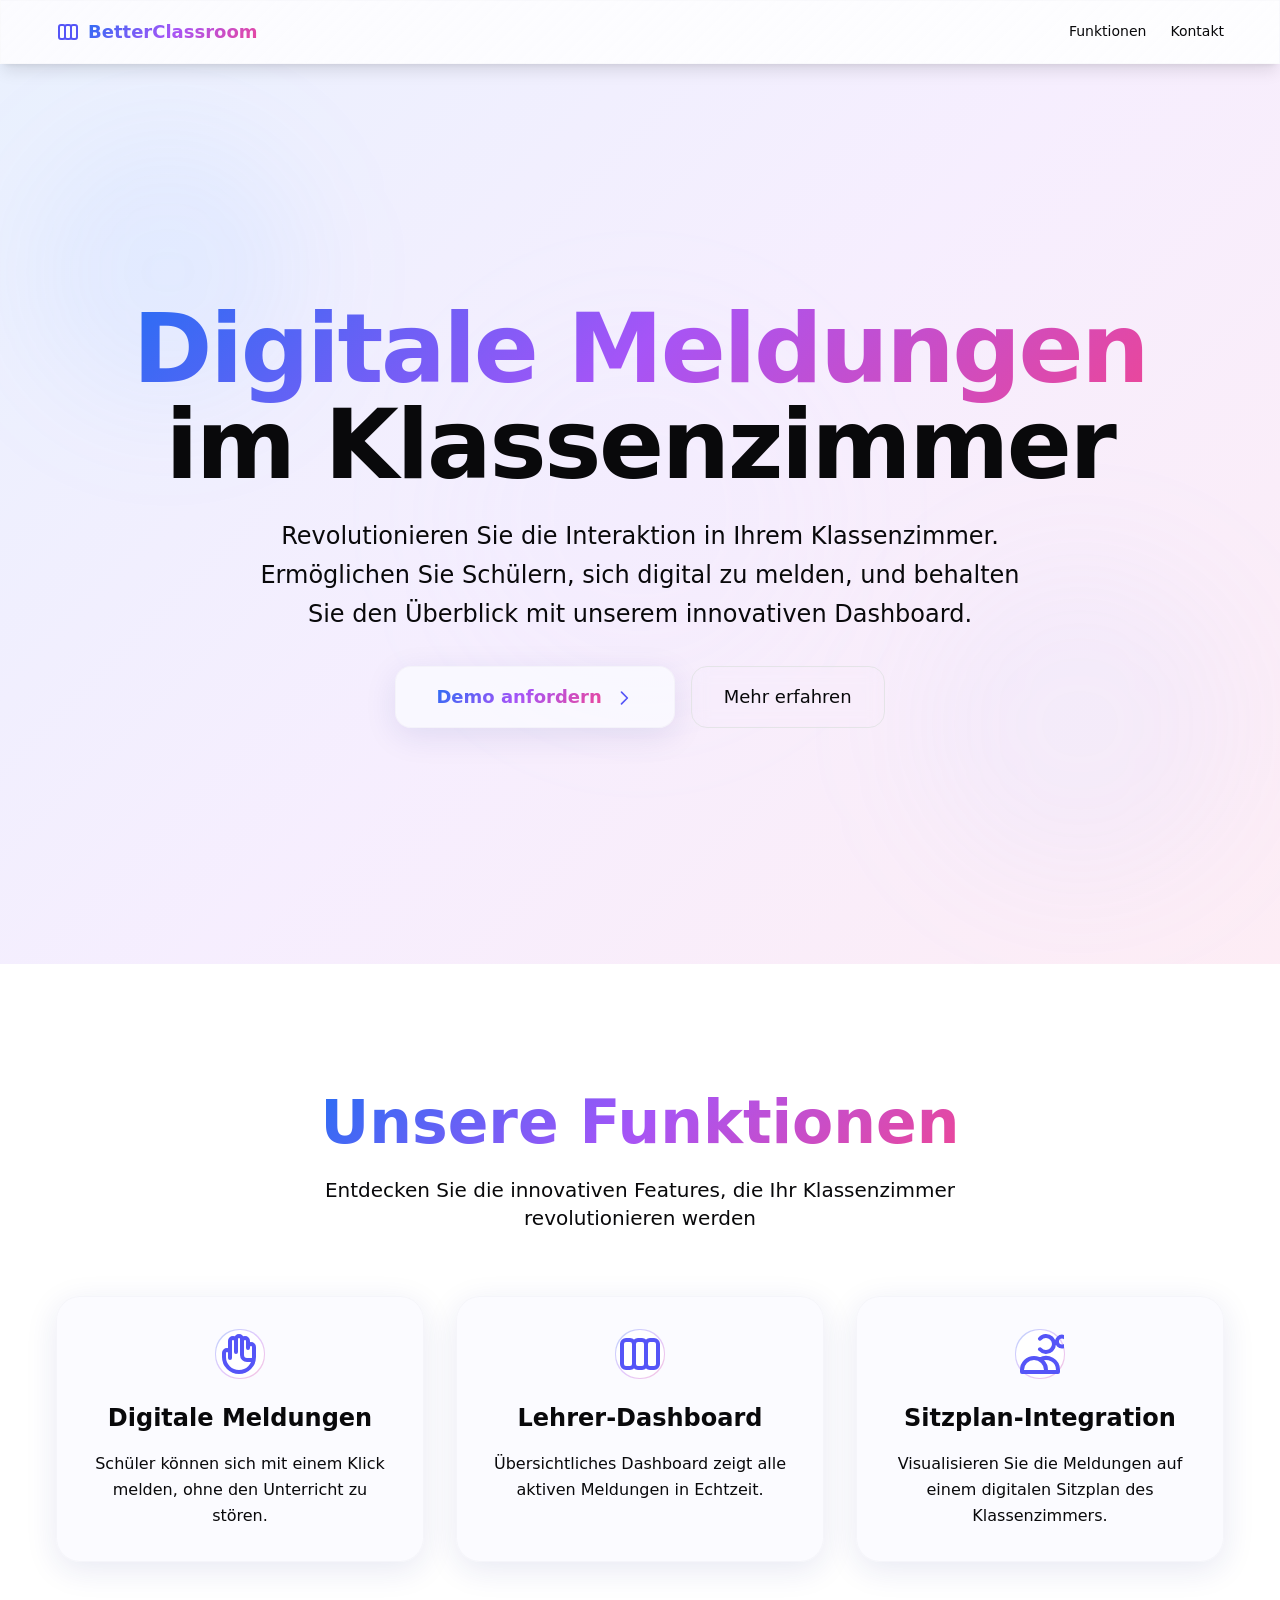
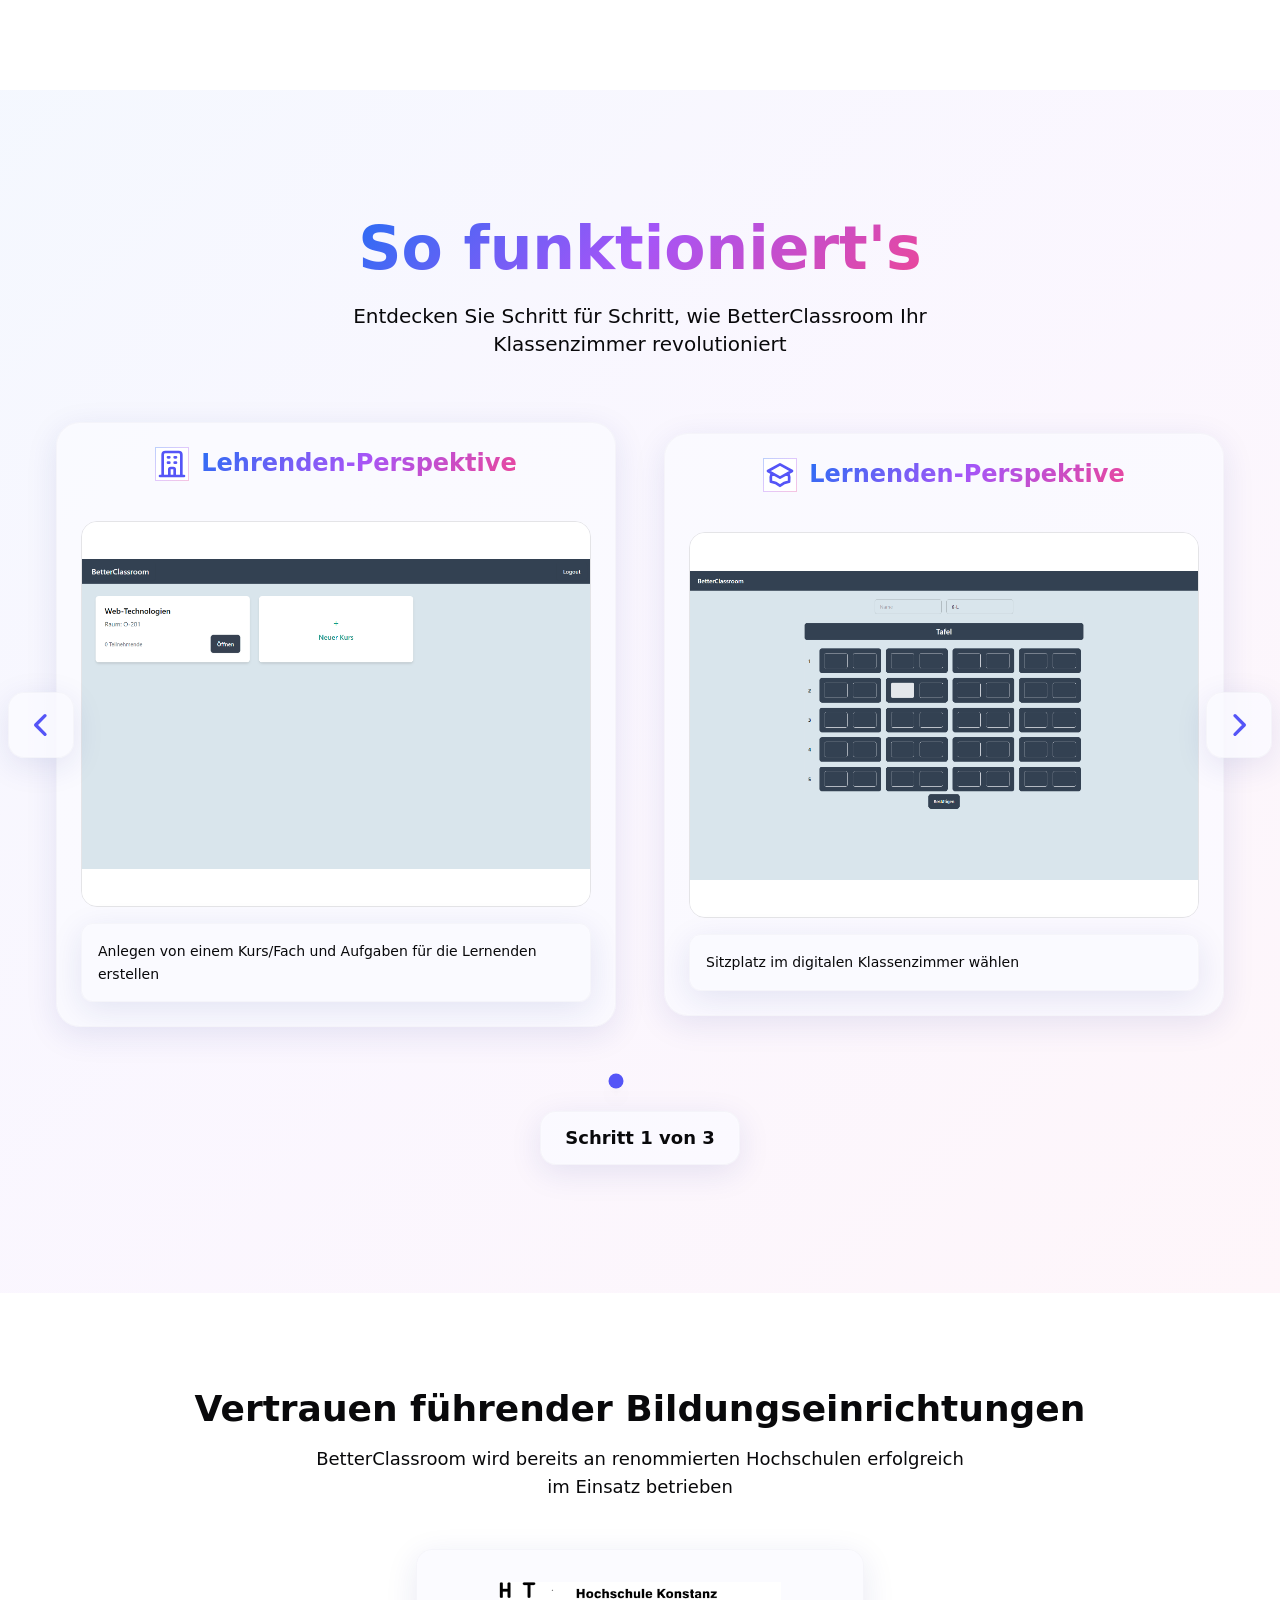
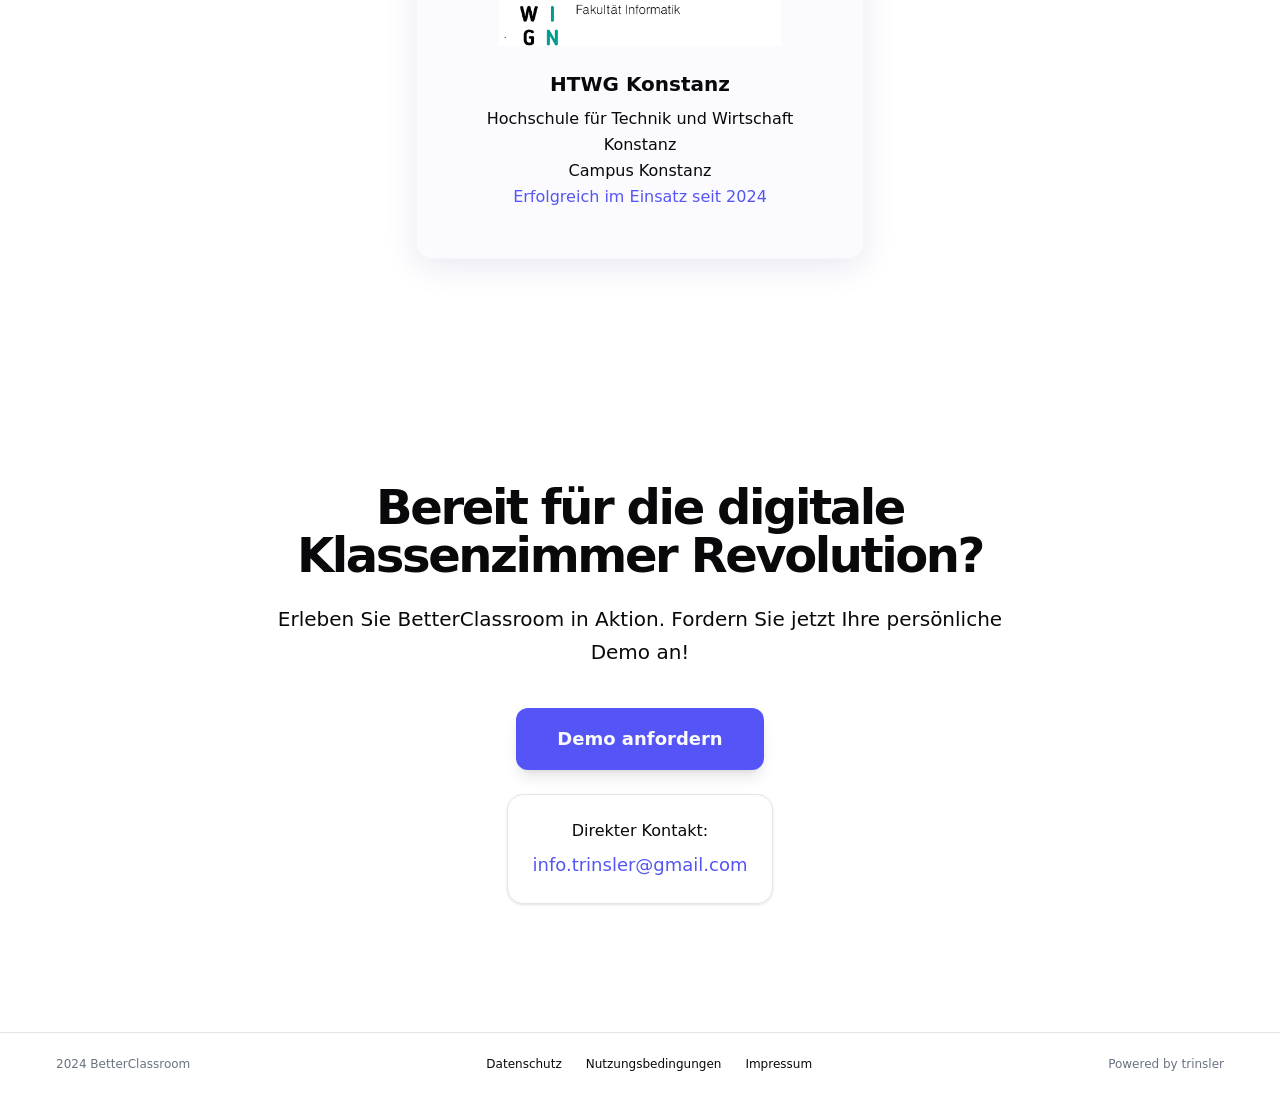
==== commit ee6590e0: "deploy: trinsler/landingPages@fef6e3764a5f8483e6bbe1312699cae3cf12a8a4" ====
--- a/index.html
+++ b/index.html
@@ -1 +1 @@
-<!DOCTYPE html><html><head><meta charset="utf-8"><meta name="viewport" content="width=device-width, initial-scale=1"><script type="importmap">{"imports":{"#entry":"/_nuxt/oRoLjCAm.js"}}</script><title>BetterClassroom - Digitale Meldungen im Klassenzimmer</title><link rel="stylesheet" href="/_nuxt/entry.rbcB6YKw.css" crossorigin><link rel="preload" as="fetch" crossorigin="anonymous" href="/_payload.json?7f15ca1f-4850-4ca4-9dc0-5e65cc5b0a5c"><link rel="modulepreload" as="script" crossorigin href="/_nuxt/oRoLjCAm.js"><link rel="modulepreload" as="script" crossorigin href="/_nuxt/dTycgMUr.js"><link rel="modulepreload" as="script" crossorigin href="/_nuxt/jNeDRzzh.js"><link rel="modulepreload" as="script" crossorigin href="/_nuxt/D7OXAtjC.js"><link rel="modulepreload" as="script" crossorigin href="/_nuxt/DrfQPqKB.js"><link rel="preload" as="fetch" fetchpriority="low" crossorigin="anonymous" href="/_nuxt/builds/meta/7f15ca1f-4850-4ca4-9dc0-5e65cc5b0a5c.json"><link rel="prefetch" as="script" crossorigin href="/_nuxt/CJH-cx8K.js"><link rel="prefetch" as="script" crossorigin href="/_nuxt/CTONA4Dl.js"><meta name="description" content="Revolutionieren Sie die Interaktion in Ihrem Klassenzimmer mit BetterClassroom"><link rel="icon" type="image/x-icon" href="/favicon.ico"><script type="module" src="/_nuxt/oRoLjCAm.js" crossorigin></script></head><body><div id="__nuxt"><div class="flex flex-col min-h-screen"><header class="px-4 lg:px-6 h-16 flex items-center fixed w-full glass-morphism z-50 shadow-lg"><div class="container mx-auto flex justify-between items-center"><a aria-current="page" href="/" class="router-link-active router-link-exact-active flex items-center justify-center"><svg class="h-6 w-6 text-primary" fill="none" stroke="currentColor" viewBox="0 0 24 24"><path stroke-linecap="round" stroke-linejoin="round" stroke-width="2" d="M9 17V7m0 10a2 2 0 01-2 2H5a2 2 0 01-2-2V7a2 2 0 012-2h2a2 2 0 012 2m0 10a2 2 0 002 2h2a2 2 0 002-2M9 7a2 2 0 012-2h2a2 2 0 012 2m0 10V7m0 10a2 2 0 002 2h2a2 2 0 002-2V7a2 2 0 00-2-2h-2a2 2 0 00-2 2"></path></svg><span class="ml-2 text-lg font-bold gradient-text">BetterClassroom</span></a><nav class="hidden md:flex gap-4 sm:gap-6 items-center"><a aria-current="page" href="/" class="router-link-active router-link-exact-active text-sm font-medium text-foreground hover:text-primary transition-colors"> Funktionen </a><a aria-current="page" href="/" class="router-link-active router-link-exact-active text-sm font-medium text-foreground hover:text-primary transition-colors"> Kontakt </a><div class="h-6 w-px bg-border mx-2"></div><img src="/images/htwg-logo.png" alt="HTWG Konstanz" class="h-6 opacity-70 hover:opacity-100 transition-opacity" onerror="this.style.display=&#39;none&#39;"></nav><button class="md:hidden p-2"><svg class="h-6 w-6 text-foreground" fill="none" stroke="currentColor" viewBox="0 0 24 24"><path stroke-linecap="round" stroke-linejoin="round" stroke-width="2" d="M4 6h16M4 12h16M4 18h16"></path></svg></button></div><!----></header><main class="flex-1 pt-16"><!--[--><div></div><div><section class="w-full min-h-screen flex items-center justify-center relative overflow-hidden gradient-bg"><div class="container mx-auto px-4 md:px-6"><div class="absolute inset-0 overflow-hidden pointer-events-none"><div class="absolute top-20 left-10 w-64 h-64 bg-blue-400/8 rounded-full blur-3xl floating-animation"></div><div class="absolute bottom-20 right-10 w-80 h-80 bg-blue-300/6 rounded-full blur-3xl floating-animation" style="animation-delay:-3s;"></div><div class="absolute top-1/2 left-1/2 transform -translate-x-1/2 -translate-y-1/2 w-96 h-96 bg-blue-200/4 rounded-full blur-3xl floating-animation" style="animation-delay:-1.5s;"></div></div><div class="opacity-0 translate-y-10 relative z-10 flex flex-col items-center space-y-8 text-center" style="transition:all 1s ease-out;"><div class="space-y-6"><h1 class="text-5xl md:text-7xl lg:text-8xl font-black tracking-tight"><span class="gradient-text">Digitale Meldungen</span><br><span class="text-foreground">im Klassenzimmer</span></h1><p class="mx-auto max-w-[800px] text-xl md:text-2xl text-muted-foreground leading-relaxed"> Revolutionieren Sie die Interaktion in Ihrem Klassenzimmer. Ermöglichen Sie Schülern, sich digital zu melden, und behalten Sie den Überblick mit unserem innovativen Dashboard. </p></div><div class="flex flex-col sm:flex-row gap-4 items-center"><button class="glass-card px-10 py-4 text-lg font-semibold text-foreground hover:scale-105 active:scale-95 transition-all duration-300 pulse-glow rounded-2xl"><span class="gradient-text">Demo anfordern</span><svg class="ml-3 h-5 w-5 inline text-primary" fill="none" stroke="currentColor" viewBox="0 0 24 24"><path stroke-linecap="round" stroke-linejoin="round" stroke-width="2" d="M9 5l7 7-7 7"></path></svg></button><button class="px-8 py-4 text-lg font-medium text-muted-foreground hover:text-foreground transition-colors rounded-2xl border border-border/50 hover:border-border backdrop-blur-sm"> Mehr erfahren </button></div></div></div></section><section id="features" class="w-full py-20 md:py-32 relative"><div class="container mx-auto px-4 md:px-6"><div class="text-center mb-16"><h2 class="text-4xl md:text-6xl font-bold mb-6"><span class="gradient-text">Unsere Funktionen</span></h2><p class="text-xl text-muted-foreground max-w-2xl mx-auto"> Entdecken Sie die innovativen Features, die Ihr Klassenzimmer revolutionieren werden </p></div><div class="grid grid-cols-1 md:grid-cols-2 lg:grid-cols-3 gap-8"><div class="group glass-card p-8 rounded-3xl hover:scale-[1.02] transition-all duration-500"><div class="gradient-border rounded-2xl p-5 mb-6 w-fit mx-auto"><svg class="h-12 w-12 text-primary relative z-10" fill="none" stroke="currentColor" viewBox="0 0 24 24"><path stroke-linecap="round" stroke-linejoin="round" stroke-width="2" d="M7 11.5V14m0-2.5v-6a1.5 1.5 0 113 0m-3 6a1.5 1.5 0 00-3 0v2a7.5 7.5 0 0015 0v-5a1.5 1.5 0 00-3 0m-6-3V11m0-5.5v-1a1.5 1.5 0 013 0v1m0 0V11m0-5.5a1.5 1.5 0 013 0v3.5M18 15h-2.5A2.5 2.5 0 0113 12.5V10"></path></svg></div><h3 class="text-2xl font-bold mb-4 text-center group-hover:gradient-text transition-all duration-300"> Digitale Meldungen </h3><p class="text-muted-foreground leading-relaxed text-center"> Schüler können sich mit einem Klick melden, ohne den Unterricht zu stören. </p></div><div class="group glass-card p-8 rounded-3xl hover:scale-[1.02] transition-all duration-500"><div class="gradient-border rounded-2xl p-5 mb-6 w-fit mx-auto"><svg class="h-12 w-12 text-primary relative z-10" fill="none" stroke="currentColor" viewBox="0 0 24 24"><path stroke-linecap="round" stroke-linejoin="round" stroke-width="2" d="M9 17V7m0 10a2 2 0 01-2 2H5a2 2 0 01-2-2V7a2 2 0 012-2h2a2 2 0 012 2m0 10a2 2 0 002 2h2a2 2 0 002-2M9 7a2 2 0 012-2h2a2 2 0 012 2m0 10V7m0 10a2 2 0 002 2h2a2 2 0 002-2V7a2 2 0 00-2-2h-2a2 2 0 00-2 2"></path></svg></div><h3 class="text-2xl font-bold mb-4 text-center group-hover:gradient-text transition-all duration-300"> Lehrer-Dashboard </h3><p class="text-muted-foreground leading-relaxed text-center"> Übersichtliches Dashboard zeigt alle aktiven Meldungen in Echtzeit. </p></div><div class="group glass-card p-8 rounded-3xl hover:scale-[1.02] transition-all duration-500 md:col-span-2 lg:col-span-1"><div class="gradient-border rounded-2xl p-5 mb-6 w-fit mx-auto"><svg class="h-12 w-12 text-primary relative z-10" fill="none" stroke="currentColor" viewBox="0 0 24 24"><path stroke-linecap="round" stroke-linejoin="round" stroke-width="2" d="M12 4.354a4 4 0 110 5.292M15 21H3v-1a6 6 0 0112 0v1zm0 0h6v-1a6 6 0 00-9-5.197m13.5-9a2.5 2.5 0 11-5 0 2.5 2.5 0 015 0z"></path></svg></div><h3 class="text-2xl font-bold mb-4 text-center group-hover:gradient-text transition-all duration-300"> Sitzplan-Integration </h3><p class="text-muted-foreground leading-relaxed text-center"> Visualisieren Sie die Meldungen auf einem digitalen Sitzplan des Klassenzimmers. </p></div></div></div></section><section class="w-full py-20 md:py-32 relative overflow-hidden"><div class="absolute inset-0 gradient-bg opacity-50"></div><div class="container mx-auto px-4 relative z-10"><div class="text-center mb-16"><h2 class="text-4xl md:text-6xl font-bold mb-6"><span class="gradient-text">So funktioniert&#39;s</span></h2><p class="text-xl text-muted-foreground max-w-2xl mx-auto"> Entdecken Sie Schritt für Schritt, wie BetterClassroom Ihr Klassenzimmer revolutioniert </p></div><div class="relative max-w-7xl mx-auto"><button class="absolute -left-6 md:-left-12 top-1/2 -translate-y-1/2 z-20 glass-card p-4 rounded-2xl hover:scale-125 transition-all duration-300 pulse-glow group shadow-2xl"><svg class="h-8 w-8 text-primary group-hover:text-primary/80" fill="none" stroke="currentColor" viewBox="0 0 24 24"><path stroke-linecap="round" stroke-linejoin="round" stroke-width="2.5" d="M15 19l-7-7 7-7"></path></svg></button><div class="flex flex-col lg:flex-row gap-8 lg:gap-12 items-center justify-center"><div class="w-full lg:w-1/2 max-w-2xl"><div class="glass-card rounded-3xl overflow-hidden"><div class="p-6 pb-4"><div class="flex items-center justify-center space-x-3 mb-6"><div class="gradient-border rounded-2xl p-3"><svg class="h-8 w-8 text-primary relative z-10" fill="none" stroke="currentColor" viewBox="0 0 24 24"><path stroke-linecap="round" stroke-linejoin="round" stroke-width="2" d="M19 21V5a2 2 0 00-2-2H7a2 2 0 00-2 2v16m14 0h2m-2 0h-5m-9 0H3m2 0h5M9 7h1m-1 4h1m4-4h1m-1 4h1m-5 10v-5a1 1 0 011-1h2a1 1 0 011 1v5m-4 0h4"></path></svg></div><h3 class="text-2xl font-bold gradient-text">Lehrenden-Perspektive</h3></div></div><div class="relative mx-6 mb-6"><div class="overflow-hidden rounded-2xl border border-border/20 bg-muted/20"><img src="/assets/kurs.png" alt="Lehrenden-Ansicht 1" class="w-full h-80 lg:h-96 object-contain bg-white"></div><div class="mt-4 glass-card p-4 rounded-xl"><p class="text-sm text-foreground leading-relaxed font-medium">Anlegen von einem Kurs/Fach und Aufgaben für die Lernenden erstellen</p></div></div></div></div><div class="w-full lg:w-1/2 max-w-2xl"><div class="glass-card rounded-3xl overflow-hidden"><div class="p-6 pb-4"><div class="flex items-center justify-center space-x-3 mb-6"><div class="gradient-border rounded-2xl p-3"><svg class="h-8 w-8 text-primary relative z-10" fill="none" stroke="currentColor" viewBox="0 0 24 24"><path stroke-linecap="round" stroke-linejoin="round" stroke-width="2" d="M12 14l9-5-9-5-9 5 9 5z M12 14l6.16-3.422a12.083 12.083 0 01.665 6.479A11.952 11.952 0 0012 20.055a11.952 11.952 0 00-6.824-2.998 12.078 12.078 0 01.665-6.479L12 14z"></path></svg></div><h3 class="text-2xl font-bold gradient-text">Lernenden-Perspektive</h3></div></div><div class="relative mx-6 mb-6"><div class="overflow-hidden rounded-2xl border border-border/20 bg-muted/20"><img src="/assets/studentSitz.png" alt="Lernenden-Ansicht 1" class="w-full h-80 lg:h-96 object-contain bg-white"></div><div class="mt-4 glass-card p-4 rounded-xl"><p class="text-sm text-foreground leading-relaxed font-medium">Sitzplatz im digitalen Klassenzimmer wählen</p></div></div></div></div></div><button class="absolute -right-6 md:-right-12 top-1/2 -translate-y-1/2 z-20 glass-card p-4 rounded-2xl hover:scale-125 transition-all duration-300 pulse-glow group shadow-2xl"><svg class="h-8 w-8 text-primary group-hover:text-primary/80" fill="none" stroke="currentColor" viewBox="0 0 24 24"><path stroke-linecap="round" stroke-linejoin="round" stroke-width="2.5" d="M9 5l7 7-7 7"></path></svg></button></div><div class="flex flex-col items-center mt-12 space-y-6"><div class="flex space-x-3"><!--[--><button class="bg-primary shadow-lg scale-125 w-3 h-3 rounded-full transition-all duration-300"></button><button class="bg-muted-foreground/30 hover:bg-muted-foreground/50 w-3 h-3 rounded-full transition-all duration-300"></button><button class="bg-muted-foreground/30 hover:bg-muted-foreground/50 w-3 h-3 rounded-full transition-all duration-300"></button><!--]--></div><div class="glass-card px-6 py-3 rounded-2xl"><p class="text-lg font-semibold text-foreground"> Schritt 1 von 3</p></div></div></div></section><section class="w-full py-16 md:py-24 bg-secondary/10"><div class="container mx-auto px-4 md:px-6"><div class="text-center mb-12"><h2 class="text-3xl md:text-4xl font-bold mb-4 text-foreground"> Vertrauen führender Bildungseinrichtungen </h2><p class="text-lg text-muted-foreground max-w-2xl mx-auto"> BetterClassroom wird bereits an renommierten Hochschulen erfolgreich im Einsatz betrieben </p></div><div class="flex flex-col items-center"><div class="glass-card p-8 rounded-2xl max-w-md w-full text-center"><div class="mb-6"><img src="/images/htwg-logo.png" alt="HTWG Konstanz Logo" class="h-16 mx-auto object-contain" onerror="this.style.display=&#39;none&#39;"></div><h3 class="text-xl font-bold mb-2 text-foreground">HTWG Konstanz</h3><p class="text-muted-foreground leading-relaxed mb-4"> Hochschule für Technik und Wirtschaft Konstanz<br> Campus Konstanz<br><span class="text-primary font-medium">Erfolgreich im Einsatz seit 2024</span></p></div></div></div></section><section id="contact" class="w-full py-12 md:py-24 lg:py-32 bg-secondary/30"><div class="container mx-auto px-4 md:px-6"><div class="max-w-3xl mx-auto text-center"><h2 class="text-3xl font-bold tracking-tighter sm:text-4xl md:text-5xl mb-6 text-foreground"> Bereit für die digitale Klassenzimmer Revolution? </h2><p class="text-xl mb-10 text-muted-foreground leading-relaxed"> Erleben Sie BetterClassroom in Aktion. Fordern Sie jetzt Ihre persönliche Demo an! </p><div class="flex flex-col items-center justify-center space-y-6"><a href="mailto:info.trinsler@gmail.com" class="inline-flex items-center justify-center px-10 py-4 border border-transparent text-lg font-semibold rounded-xl text-primary-foreground bg-primary hover:bg-primary/90 shadow-lg hover:shadow-xl transition-all duration-200 hover:scale-105 active:scale-95"> Demo anfordern </a><div class="bg-card border border-border rounded-2xl p-6 shadow-sm"><p class="text-muted-foreground mb-2">Direkter Kontakt:</p><a href="mailto:info.trinsler@gmail.com" class="text-primary hover:underline text-lg font-medium">info.trinsler@gmail.com</a></div></div></div></div></section></div><!--]--></main><footer class="w-full py-6 px-4 md:px-6 border-t"><div class="container mx-auto flex flex-col sm:flex-row justify-between items-center"><p class="text-xs text-gray-500 dark:text-gray-400">2024 BetterClassroom</p><nav class="flex gap-4 sm:gap-6 mt-4 sm:mt-0"><a href="/datenschutz" class="text-xs hover:text-primary transition-colors"> Datenschutz </a><a href="/agb" class="text-xs hover:text-primary transition-colors"> Nutzungsbedingungen </a><a href="/impressum" class="text-xs hover:text-primary transition-colors"> Impressum </a></nav><div class="text-xs text-gray-500 dark:text-gray-400 mt-4 sm:mt-0"> Powered by <a href="https:trinsler.com" class="hover:text-primary transition-colors">trinsler</a></div></div></footer></div></div><div id="teleports"></div><script type="application/json" data-nuxt-data="nuxt-app" data-ssr="true" id="__NUXT_DATA__" data-src="/_payload.json?7f15ca1f-4850-4ca4-9dc0-5e65cc5b0a5c">[{"state":1,"once":3,"_errors":4,"serverRendered":6,"path":7,"prerenderedAt":8},["Reactive",2],{},["Set"],["ShallowReactive",5],{},true,"/",1761412740214]</script><script>window.__NUXT__={};window.__NUXT__.config={public:{},app:{baseURL:"/",buildId:"7f15ca1f-4850-4ca4-9dc0-5e65cc5b0a5c",buildAssetsDir:"/_nuxt/",cdnURL:""}}</script></body></html>+<!DOCTYPE html><html><head><meta charset="utf-8"><meta name="viewport" content="width=device-width, initial-scale=1"><script type="importmap">{"imports":{"#entry":"/_nuxt/Ccc8Qym0.js"}}</script><title>BetterClassroom - Digitale Meldungen im Klassenzimmer</title><link rel="stylesheet" href="/_nuxt/entry.DFi-HNW6.css" crossorigin><link rel="preload" as="fetch" crossorigin="anonymous" href="/_payload.json?e536f581-18bf-489e-a1c7-d13914b189ba"><link rel="modulepreload" as="script" crossorigin href="/_nuxt/Ccc8Qym0.js"><link rel="modulepreload" as="script" crossorigin href="/_nuxt/7sRsiA7L.js"><link rel="modulepreload" as="script" crossorigin href="/_nuxt/9-DOH8Un.js"><link rel="modulepreload" as="script" crossorigin href="/_nuxt/Chy-gWsN.js"><link rel="preload" as="fetch" fetchpriority="low" crossorigin="anonymous" href="/_nuxt/builds/meta/e536f581-18bf-489e-a1c7-d13914b189ba.json"><link rel="prefetch" as="script" crossorigin href="/_nuxt/Uze9nPgn.js"><link rel="prefetch" as="script" crossorigin href="/_nuxt/CTONA4Dl.js"><meta name="description" content="Revolutionieren Sie die Interaktion in Ihrem Klassenzimmer mit BetterClassroom"><link rel="icon" type="image/x-icon" href="/favicon.ico"><script type="module" src="/_nuxt/Ccc8Qym0.js" crossorigin></script></head><body><div id="__nuxt"><div class="flex flex-col min-h-screen"><header class="px-4 lg:px-6 h-16 flex items-center fixed w-full glass-morphism z-50 shadow-lg"><div class="container mx-auto flex justify-between items-center"><a aria-current="page" href="/" class="router-link-active router-link-exact-active flex items-center justify-center"><svg class="h-6 w-6 text-primary" fill="none" stroke="currentColor" viewBox="0 0 24 24"><path stroke-linecap="round" stroke-linejoin="round" stroke-width="2" d="M9 17V7m0 10a2 2 0 01-2 2H5a2 2 0 01-2-2V7a2 2 0 012-2h2a2 2 0 012 2m0 10a2 2 0 002 2h2a2 2 0 002-2M9 7a2 2 0 012-2h2a2 2 0 012 2m0 10V7m0 10a2 2 0 002 2h2a2 2 0 002-2V7a2 2 0 00-2-2h-2a2 2 0 00-2 2"></path></svg><span class="ml-2 text-lg font-bold gradient-text">BetterClassroom</span></a><nav class="hidden md:flex gap-4 sm:gap-6 items-center"><a aria-current="page" href="/" class="router-link-active router-link-exact-active text-sm font-medium text-foreground hover:text-primary transition-colors"> Funktionen </a><a aria-current="page" href="/" class="router-link-active router-link-exact-active text-sm font-medium text-foreground hover:text-primary transition-colors"> Kontakt </a></nav><button class="md:hidden p-2"><svg class="h-6 w-6 text-foreground" fill="none" stroke="currentColor" viewBox="0 0 24 24"><path stroke-linecap="round" stroke-linejoin="round" stroke-width="2" d="M4 6h16M4 12h16M4 18h16"></path></svg></button></div><!----></header><main class="flex-1 pt-16"><!--[--><div></div><div><section class="w-full min-h-screen flex items-center justify-center relative overflow-hidden gradient-bg"><div class="container mx-auto px-4 md:px-6"><div class="absolute inset-0 overflow-hidden pointer-events-none"><div class="absolute top-20 left-10 w-64 h-64 bg-blue-400/8 rounded-full blur-3xl floating-animation"></div><div class="absolute bottom-20 right-10 w-80 h-80 bg-blue-300/6 rounded-full blur-3xl floating-animation" style="animation-delay:-3s;"></div><div class="absolute top-1/2 left-1/2 transform -translate-x-1/2 -translate-y-1/2 w-96 h-96 bg-blue-200/4 rounded-full blur-3xl floating-animation" style="animation-delay:-1.5s;"></div></div><div class="opacity-0 translate-y-10 relative z-10 flex flex-col items-center space-y-8 text-center" style="transition:all 1s ease-out;"><div class="space-y-6"><h1 class="text-5xl md:text-7xl lg:text-8xl font-black tracking-tight"><span class="gradient-text">Digitale Meldungen</span><br><span class="text-foreground">im Klassenzimmer</span></h1><p class="mx-auto max-w-[800px] text-xl md:text-2xl text-muted-foreground leading-relaxed"> Revolutionieren Sie die Interaktion in Ihrem Klassenzimmer. Ermöglichen Sie Schülern, sich digital zu melden, und behalten Sie den Überblick mit unserem innovativen Dashboard. </p></div><div class="flex flex-col sm:flex-row gap-4 items-center"><button class="glass-card px-10 py-4 text-lg font-semibold text-foreground hover:scale-105 active:scale-95 transition-all duration-300 pulse-glow rounded-2xl"><span class="gradient-text">Demo anfordern</span><svg class="ml-3 h-5 w-5 inline text-primary" fill="none" stroke="currentColor" viewBox="0 0 24 24"><path stroke-linecap="round" stroke-linejoin="round" stroke-width="2" d="M9 5l7 7-7 7"></path></svg></button><button class="px-8 py-4 text-lg font-medium text-muted-foreground hover:text-foreground transition-colors rounded-2xl border border-border/50 hover:border-border backdrop-blur-sm"> Mehr erfahren </button></div></div></div></section><section id="features" class="w-full py-20 md:py-32 relative"><div class="container mx-auto px-4 md:px-6"><div class="text-center mb-16"><h2 class="text-4xl md:text-6xl font-bold mb-6"><span class="gradient-text">Unsere Funktionen</span></h2><p class="text-xl text-muted-foreground max-w-2xl mx-auto"> Entdecken Sie die innovativen Features, die Ihr Klassenzimmer revolutionieren werden </p></div><div class="grid grid-cols-1 md:grid-cols-2 lg:grid-cols-3 gap-8"><div class="group glass-card p-8 rounded-3xl hover:scale-[1.02] transition-all duration-500"><div class="gradient-border rounded-2xl p-5 mb-6 w-fit mx-auto"><svg class="h-12 w-12 text-primary relative z-10" fill="none" stroke="currentColor" viewBox="0 0 24 24"><path stroke-linecap="round" stroke-linejoin="round" stroke-width="2" d="M7 11.5V14m0-2.5v-6a1.5 1.5 0 113 0m-3 6a1.5 1.5 0 00-3 0v2a7.5 7.5 0 0015 0v-5a1.5 1.5 0 00-3 0m-6-3V11m0-5.5v-1a1.5 1.5 0 013 0v1m0 0V11m0-5.5a1.5 1.5 0 013 0v3.5M18 15h-2.5A2.5 2.5 0 0113 12.5V10"></path></svg></div><h3 class="text-2xl font-bold mb-4 text-center group-hover:gradient-text transition-all duration-300"> Digitale Meldungen </h3><p class="text-muted-foreground leading-relaxed text-center"> Schüler können sich mit einem Klick melden, ohne den Unterricht zu stören. </p></div><div class="group glass-card p-8 rounded-3xl hover:scale-[1.02] transition-all duration-500"><div class="gradient-border rounded-2xl p-5 mb-6 w-fit mx-auto"><svg class="h-12 w-12 text-primary relative z-10" fill="none" stroke="currentColor" viewBox="0 0 24 24"><path stroke-linecap="round" stroke-linejoin="round" stroke-width="2" d="M9 17V7m0 10a2 2 0 01-2 2H5a2 2 0 01-2-2V7a2 2 0 012-2h2a2 2 0 012 2m0 10a2 2 0 002 2h2a2 2 0 002-2M9 7a2 2 0 012-2h2a2 2 0 012 2m0 10V7m0 10a2 2 0 002 2h2a2 2 0 002-2V7a2 2 0 00-2-2h-2a2 2 0 00-2 2"></path></svg></div><h3 class="text-2xl font-bold mb-4 text-center group-hover:gradient-text transition-all duration-300"> Lehrer-Dashboard </h3><p class="text-muted-foreground leading-relaxed text-center"> Übersichtliches Dashboard zeigt alle aktiven Meldungen in Echtzeit. </p></div><div class="group glass-card p-8 rounded-3xl hover:scale-[1.02] transition-all duration-500 md:col-span-2 lg:col-span-1"><div class="gradient-border rounded-2xl p-5 mb-6 w-fit mx-auto"><svg class="h-12 w-12 text-primary relative z-10" fill="none" stroke="currentColor" viewBox="0 0 24 24"><path stroke-linecap="round" stroke-linejoin="round" stroke-width="2" d="M12 4.354a4 4 0 110 5.292M15 21H3v-1a6 6 0 0112 0v1zm0 0h6v-1a6 6 0 00-9-5.197m13.5-9a2.5 2.5 0 11-5 0 2.5 2.5 0 015 0z"></path></svg></div><h3 class="text-2xl font-bold mb-4 text-center group-hover:gradient-text transition-all duration-300"> Sitzplan-Integration </h3><p class="text-muted-foreground leading-relaxed text-center"> Visualisieren Sie die Meldungen auf einem digitalen Sitzplan des Klassenzimmers. </p></div></div></div></section><section class="w-full py-20 md:py-32 relative overflow-hidden"><div class="absolute inset-0 gradient-bg opacity-50"></div><div class="container mx-auto px-4 relative z-10"><div class="text-center mb-16"><h2 class="text-4xl md:text-6xl font-bold mb-6"><span class="gradient-text">So funktioniert&#39;s</span></h2><p class="text-xl text-muted-foreground max-w-2xl mx-auto"> Entdecken Sie Schritt für Schritt, wie BetterClassroom Ihr Klassenzimmer revolutioniert </p></div><div class="relative max-w-7xl mx-auto"><button class="absolute -left-6 md:-left-12 top-1/2 -translate-y-1/2 z-20 glass-card p-4 rounded-2xl hover:scale-125 transition-all duration-300 pulse-glow group shadow-2xl"><svg class="h-8 w-8 text-primary group-hover:text-primary/80" fill="none" stroke="currentColor" viewBox="0 0 24 24"><path stroke-linecap="round" stroke-linejoin="round" stroke-width="2.5" d="M15 19l-7-7 7-7"></path></svg></button><div class="flex flex-col lg:flex-row gap-8 lg:gap-12 items-center justify-center"><div class="w-full lg:w-1/2 max-w-2xl"><div class="glass-card rounded-3xl overflow-hidden"><div class="p-6 pb-4"><div class="flex items-center justify-center space-x-3 mb-6"><div class="gradient-border rounded-2xl p-3"><svg class="h-8 w-8 text-primary relative z-10" fill="none" stroke="currentColor" viewBox="0 0 24 24"><path stroke-linecap="round" stroke-linejoin="round" stroke-width="2" d="M19 21V5a2 2 0 00-2-2H7a2 2 0 00-2 2v16m14 0h2m-2 0h-5m-9 0H3m2 0h5M9 7h1m-1 4h1m4-4h1m-1 4h1m-5 10v-5a1 1 0 011-1h2a1 1 0 011 1v5m-4 0h4"></path></svg></div><h3 class="text-2xl font-bold gradient-text">Lehrenden-Perspektive</h3></div></div><div class="relative mx-6 mb-6"><div class="overflow-hidden rounded-2xl border border-border/20 bg-muted/20"><img src="/assets/kurs.png" alt="Lehrenden-Ansicht 1" class="w-full h-80 lg:h-96 object-contain bg-white"></div><div class="mt-4 glass-card p-4 rounded-xl"><p class="text-sm text-foreground leading-relaxed font-medium">Anlegen von einem Kurs/Fach und Aufgaben für die Lernenden erstellen</p></div></div></div></div><div class="w-full lg:w-1/2 max-w-2xl"><div class="glass-card rounded-3xl overflow-hidden"><div class="p-6 pb-4"><div class="flex items-center justify-center space-x-3 mb-6"><div class="gradient-border rounded-2xl p-3"><svg class="h-8 w-8 text-primary relative z-10" fill="none" stroke="currentColor" viewBox="0 0 24 24"><path stroke-linecap="round" stroke-linejoin="round" stroke-width="2" d="M12 14l9-5-9-5-9 5 9 5z M12 14l6.16-3.422a12.083 12.083 0 01.665 6.479A11.952 11.952 0 0012 20.055a11.952 11.952 0 00-6.824-2.998 12.078 12.078 0 01.665-6.479L12 14z"></path></svg></div><h3 class="text-2xl font-bold gradient-text">Lernenden-Perspektive</h3></div></div><div class="relative mx-6 mb-6"><div class="overflow-hidden rounded-2xl border border-border/20 bg-muted/20"><img src="/assets/studentSitz.png" alt="Lernenden-Ansicht 1" class="w-full h-80 lg:h-96 object-contain bg-white"></div><div class="mt-4 glass-card p-4 rounded-xl"><p class="text-sm text-foreground leading-relaxed font-medium">Sitzplatz im digitalen Klassenzimmer wählen</p></div></div></div></div></div><button class="absolute -right-6 md:-right-12 top-1/2 -translate-y-1/2 z-20 glass-card p-4 rounded-2xl hover:scale-125 transition-all duration-300 pulse-glow group shadow-2xl"><svg class="h-8 w-8 text-primary group-hover:text-primary/80" fill="none" stroke="currentColor" viewBox="0 0 24 24"><path stroke-linecap="round" stroke-linejoin="round" stroke-width="2.5" d="M9 5l7 7-7 7"></path></svg></button></div><div class="flex flex-col items-center mt-12 space-y-6"><div class="flex space-x-3"><!--[--><button class="bg-primary shadow-lg scale-125 w-3 h-3 rounded-full transition-all duration-300"></button><button class="bg-muted-foreground/30 hover:bg-muted-foreground/50 w-3 h-3 rounded-full transition-all duration-300"></button><button class="bg-muted-foreground/30 hover:bg-muted-foreground/50 w-3 h-3 rounded-full transition-all duration-300"></button><!--]--></div><div class="glass-card px-6 py-3 rounded-2xl"><p class="text-lg font-semibold text-foreground"> Schritt 1 von 3</p></div></div></div></section><section class="w-full py-16 md:py-24 bg-secondary/10"><div class="container mx-auto px-4 md:px-6"><div class="text-center mb-12"><h2 class="text-3xl md:text-4xl font-bold mb-4 text-foreground"> Vertrauen führender Bildungseinrichtungen </h2><p class="text-lg text-muted-foreground max-w-2xl mx-auto"> BetterClassroom wird bereits an renommierten Hochschulen erfolgreich im Einsatz betrieben </p></div><div class="flex flex-col items-center"><div class="glass-card p-8 rounded-2xl max-w-md w-full text-center"><div class="mb-6"><img src="/images/htwg-logo.png" alt="HTWG Konstanz Logo" class="h-16 mx-auto object-contain" onerror="this.style.display=&#39;none&#39;"></div><h3 class="text-xl font-bold mb-2 text-foreground">HTWG Konstanz</h3><p class="text-muted-foreground leading-relaxed mb-4"> Hochschule für Technik und Wirtschaft Konstanz<br> Campus Konstanz<br><span class="text-primary font-medium">Erfolgreich im Einsatz seit 2024</span></p></div></div></div></section><section id="contact" class="w-full py-12 md:py-24 lg:py-32 bg-secondary/30"><div class="container mx-auto px-4 md:px-6"><div class="max-w-3xl mx-auto text-center"><h2 class="text-3xl font-bold tracking-tighter sm:text-4xl md:text-5xl mb-6 text-foreground"> Bereit für die digitale Klassenzimmer Revolution? </h2><p class="text-xl mb-10 text-muted-foreground leading-relaxed"> Erleben Sie BetterClassroom in Aktion. Fordern Sie jetzt Ihre persönliche Demo an! </p><div class="flex flex-col items-center justify-center space-y-6"><a href="mailto:info.trinsler@gmail.com" class="inline-flex items-center justify-center px-10 py-4 border border-transparent text-lg font-semibold rounded-xl text-primary-foreground bg-primary hover:bg-primary/90 shadow-lg hover:shadow-xl transition-all duration-200 hover:scale-105 active:scale-95"> Demo anfordern </a><div class="bg-card border border-border rounded-2xl p-6 shadow-sm"><p class="text-muted-foreground mb-2">Direkter Kontakt:</p><a href="mailto:info.trinsler@gmail.com" class="text-primary hover:underline text-lg font-medium">info.trinsler@gmail.com</a></div></div></div></div></section></div><!--]--></main><footer class="w-full py-6 px-4 md:px-6 border-t"><div class="container mx-auto flex flex-col sm:flex-row justify-between items-center"><p class="text-xs text-gray-500 dark:text-gray-400">2024 BetterClassroom</p><nav class="flex gap-4 sm:gap-6 mt-4 sm:mt-0"><a href="/datenschutz" class="text-xs hover:text-primary transition-colors"> Datenschutz </a><a href="/agb" class="text-xs hover:text-primary transition-colors"> Nutzungsbedingungen </a><a href="/impressum" class="text-xs hover:text-primary transition-colors"> Impressum </a></nav><div class="text-xs text-gray-500 dark:text-gray-400 mt-4 sm:mt-0"> Powered by <a href="https:trinsler.com" class="hover:text-primary transition-colors">trinsler</a></div></div></footer></div></div><div id="teleports"></div><script type="application/json" data-nuxt-data="nuxt-app" data-ssr="true" id="__NUXT_DATA__" data-src="/_payload.json?e536f581-18bf-489e-a1c7-d13914b189ba">[{"state":1,"once":3,"_errors":4,"serverRendered":6,"path":7,"prerenderedAt":8},["Reactive",2],{},["Set"],["ShallowReactive",5],{},true,"/",1762103714313]</script><script>window.__NUXT__={};window.__NUXT__.config={public:{},app:{baseURL:"/",buildId:"e536f581-18bf-489e-a1c7-d13914b189ba",buildAssetsDir:"/_nuxt/",cdnURL:""}}</script></body></html>
--- a/_nuxt/entry.DFi-HNW6.css
+++ b/_nuxt/entry.DFi-HNW6.css
@@ -0,0 +1 @@
+/*! tailwindcss v4.1.13 | MIT License | https://tailwindcss.com */@layer properties{@supports ((-webkit-hyphens:none) and (not (margin-trim:inline))) or ((-moz-orient:inline) and (not (color:rgb(from red r g b)))){*,::backdrop,:after,:before{--tw-translate-x:0;--tw-translate-y:0;--tw-translate-z:0;--tw-scale-x:1;--tw-scale-y:1;--tw-scale-z:1;--tw-rotate-x:initial;--tw-rotate-y:initial;--tw-rotate-z:initial;--tw-skew-x:initial;--tw-skew-y:initial;--tw-space-y-reverse:0;--tw-space-x-reverse:0;--tw-border-style:solid;--tw-leading:initial;--tw-font-weight:initial;--tw-tracking:initial;--tw-shadow:0 0 #0000;--tw-shadow-color:initial;--tw-shadow-alpha:100%;--tw-inset-shadow:0 0 #0000;--tw-inset-shadow-color:initial;--tw-inset-shadow-alpha:100%;--tw-ring-color:initial;--tw-ring-shadow:0 0 #0000;--tw-inset-ring-color:initial;--tw-inset-ring-shadow:0 0 #0000;--tw-ring-inset:initial;--tw-ring-offset-width:0px;--tw-ring-offset-color:#fff;--tw-ring-offset-shadow:0 0 #0000;--tw-blur:initial;--tw-brightness:initial;--tw-contrast:initial;--tw-grayscale:initial;--tw-hue-rotate:initial;--tw-invert:initial;--tw-opacity:initial;--tw-saturate:initial;--tw-sepia:initial;--tw-drop-shadow:initial;--tw-drop-shadow-color:initial;--tw-drop-shadow-alpha:100%;--tw-drop-shadow-size:initial;--tw-backdrop-blur:initial;--tw-backdrop-brightness:initial;--tw-backdrop-contrast:initial;--tw-backdrop-grayscale:initial;--tw-backdrop-hue-rotate:initial;--tw-backdrop-invert:initial;--tw-backdrop-opacity:initial;--tw-backdrop-saturate:initial;--tw-backdrop-sepia:initial;--tw-duration:initial;--tw-ease:initial}}}@layer theme{:host,:root{--font-sans:ui-sans-serif,system-ui,sans-serif,"Apple Color Emoji","Segoe UI Emoji","Segoe UI Symbol","Noto Color Emoji";--font-mono:ui-monospace,SFMono-Regular,Menlo,Monaco,Consolas,"Liberation Mono","Courier New",monospace;--color-blue-200:oklch(88.2% .059 254.128);--color-blue-300:oklch(80.9% .105 251.813);--color-blue-400:oklch(70.7% .165 254.624);--color-gray-400:oklch(70.7% .022 261.325);--color-gray-500:oklch(55.1% .027 264.364);--color-white:#fff;--spacing:.25rem;--container-md:28rem;--container-2xl:42rem;--container-3xl:48rem;--container-7xl:80rem;--text-xs:.75rem;--text-xs--line-height:1.33333;--text-sm:.875rem;--text-sm--line-height:1.42857;--text-lg:1.125rem;--text-lg--line-height:1.55556;--text-xl:1.25rem;--text-xl--line-height:1.4;--text-2xl:1.5rem;--text-2xl--line-height:1.33333;--text-3xl:1.875rem;--text-3xl--line-height:1.2;--text-4xl:2.25rem;--text-4xl--line-height:1.11111;--text-5xl:3rem;--text-5xl--line-height:1;--text-6xl:3.75rem;--text-6xl--line-height:1;--text-7xl:4.5rem;--text-7xl--line-height:1;--text-8xl:6rem;--text-8xl--line-height:1;--font-weight-medium:500;--font-weight-semibold:600;--font-weight-bold:700;--font-weight-black:900;--tracking-tighter:-.05em;--tracking-tight:-.025em;--leading-relaxed:1.625;--radius-xl:.75rem;--radius-2xl:1rem;--radius-3xl:1.5rem;--ease-in:cubic-bezier(.4,0,1,1);--ease-out:cubic-bezier(0,0,.2,1);--blur-sm:8px;--blur-3xl:64px;--default-transition-duration:.15s;--default-transition-timing-function:cubic-bezier(.4,0,.2,1);--default-font-family:var(--font-sans);--default-mono-font-family:var(--font-mono)}}@layer base{*,::backdrop,:after,:before{border:0 solid;box-sizing:border-box;margin:0;padding:0}::file-selector-button{border:0 solid;box-sizing:border-box;margin:0;padding:0}:host,html{-webkit-text-size-adjust:100%;font-family:var(--default-font-family,ui-sans-serif,system-ui,sans-serif,"Apple Color Emoji","Segoe UI Emoji","Segoe UI Symbol","Noto Color Emoji");font-feature-settings:var(--default-font-feature-settings,normal);font-variation-settings:var(--default-font-variation-settings,normal);line-height:1.5;-moz-tab-size:4;-o-tab-size:4;tab-size:4;-webkit-tap-highlight-color:transparent}hr{border-top-width:1px;color:inherit;height:0}abbr:where([title]){-webkit-text-decoration:underline dotted;text-decoration:underline dotted}h1,h2,h3,h4,h5,h6{font-size:inherit;font-weight:inherit}a{color:inherit;-webkit-text-decoration:inherit;text-decoration:inherit}b,strong{font-weight:bolder}code,kbd,pre,samp{font-family:var(--default-mono-font-family,ui-monospace,SFMono-Regular,Menlo,Monaco,Consolas,"Liberation Mono","Courier New",monospace);font-feature-settings:var(--default-mono-font-feature-settings,normal);font-size:1em;font-variation-settings:var(--default-mono-font-variation-settings,normal)}small{font-size:80%}sub,sup{font-size:75%;line-height:0;position:relative;vertical-align:baseline}sub{bottom:-.25em}sup{top:-.5em}table{border-collapse:collapse;border-color:inherit;text-indent:0}:-moz-focusring{outline:auto}progress{vertical-align:baseline}summary{display:list-item}menu,ol,ul{list-style:none}audio,canvas,embed,iframe,img,object,svg,video{display:block;vertical-align:middle}img,video{height:auto;max-width:100%}button,input,optgroup,select,textarea{background-color:#0000;border-radius:0;color:inherit;font:inherit;font-feature-settings:inherit;font-variation-settings:inherit;letter-spacing:inherit;opacity:1}::file-selector-button{background-color:#0000;border-radius:0;color:inherit;font:inherit;font-feature-settings:inherit;font-variation-settings:inherit;letter-spacing:inherit;opacity:1}:where(select:is([multiple],[size])) optgroup{font-weight:bolder}:where(select:is([multiple],[size])) optgroup option{padding-inline-start:20px}::file-selector-button{margin-inline-end:4px}::-moz-placeholder{opacity:1}::placeholder{opacity:1}@supports (not (-webkit-appearance:-apple-pay-button)) or (contain-intrinsic-size:1px){::-moz-placeholder{color:currentColor}::placeholder{color:currentColor}@supports (color:color-mix(in lab,red,red)){::-moz-placeholder{color:color-mix(in oklab,currentcolor 50%,transparent)}::placeholder{color:color-mix(in oklab,currentcolor 50%,transparent)}}}textarea{resize:vertical}::-webkit-search-decoration{-webkit-appearance:none}::-webkit-date-and-time-value{min-height:1lh;text-align:inherit}::-webkit-datetime-edit{display:inline-flex}::-webkit-datetime-edit-fields-wrapper{padding:0}::-webkit-datetime-edit,::-webkit-datetime-edit-year-field{padding-block:0}::-webkit-datetime-edit-day-field,::-webkit-datetime-edit-month-field{padding-block:0}::-webkit-datetime-edit-hour-field,::-webkit-datetime-edit-minute-field{padding-block:0}::-webkit-datetime-edit-millisecond-field,::-webkit-datetime-edit-second-field{padding-block:0}::-webkit-datetime-edit-meridiem-field{padding-block:0}::-webkit-calendar-picker-indicator{line-height:1}:-moz-ui-invalid{box-shadow:none}button,input:where([type=button],[type=reset],[type=submit]){-webkit-appearance:button;-moz-appearance:button;appearance:button}::file-selector-button{-webkit-appearance:button;-moz-appearance:button;appearance:button}::-webkit-inner-spin-button,::-webkit-outer-spin-button{height:auto}[hidden]:where(:not([hidden=until-found])){display:none!important}:root{--background:0 0% 100%;--foreground:240 10% 3.9%;--card:0 0% 100%;--card-foreground:240 10% 3.9%;--popover:0 0% 100%;--popover-foreground:240 10% 3.9%;--primary:240 91% 65%;--primary-foreground:0 0% 98%;--secondary:240 4.8% 95.9%;--secondary-foreground:240 5.9% 10%;--muted:240 4.8% 95.9%;--muted-foreground:240 3.8% 46.1%;--accent:240 4.8% 95.9%;--accent-foreground:240 5.9% 10%;--destructive:0 84.2% 60.2%;--destructive-foreground:0 0% 98%;--border:240 5.9% 90%;--input:240 5.9% 90%;--ring:240 91% 65%;--radius:1rem;--glass-bg:240 100% 99%;--glass-border:240 15% 92%;--accent-blue:220 90% 56%;--accent-purple:270 91% 65%;--accent-pink:330 81% 60%;--text-light:240 5% 84%;--text-dark:240 10% 3.9%}.dark{--background:240 10% 3.9%;--foreground:0 0% 98%;--card:240 10% 3.9%;--card-foreground:0 0% 98%;--popover:240 10% 3.9%;--popover-foreground:0 0% 98%;--primary:240 91% 70%;--primary-foreground:240 10% 3.9%;--secondary:240 3.7% 15.9%;--secondary-foreground:0 0% 98%;--muted:240 3.7% 15.9%;--muted-foreground:240 5% 64.9%;--accent:240 3.7% 15.9%;--accent-foreground:0 0% 98%;--destructive:0 62.8% 30.6%;--destructive-foreground:0 0% 98%;--border:240 3.7% 15.9%;--input:240 3.7% 15.9%;--ring:240 91% 70%;--glass-bg:240 10% 8%;--glass-border:240 15% 20%;--accent-blue:220 90% 56%;--accent-purple:270 91% 65%;--accent-pink:330 81% 60%;--text-light:240 5% 84%;--text-dark:0 0% 98%}*{border-color:hsl(var(--border))}body{background-color:hsl(var(--background));color:hsl(var(--foreground))}}@layer components;@layer utilities{.pointer-events-none{pointer-events:none}.absolute{position:absolute}.fixed{position:fixed}.relative{position:relative}.inset-0{inset:calc(var(--spacing)*0)}.top-1\/2{top:50%}.top-16{top:calc(var(--spacing)*16)}.top-20{top:calc(var(--spacing)*20)}.-right-6{right:calc(var(--spacing)*-6)}.right-0{right:calc(var(--spacing)*0)}.right-10{right:calc(var(--spacing)*10)}.bottom-20{bottom:calc(var(--spacing)*20)}.-left-6{left:calc(var(--spacing)*-6)}.left-0{left:calc(var(--spacing)*0)}.left-1\/2{left:50%}.left-10{left:calc(var(--spacing)*10)}.z-10{z-index:10}.z-20{z-index:20}.z-50{z-index:50}.container{width:100%}@media (min-width:40rem){.container{max-width:40rem}}@media (min-width:48rem){.container{max-width:48rem}}@media (min-width:64rem){.container{max-width:64rem}}@media (min-width:80rem){.container{max-width:80rem}}@media (min-width:96rem){.container{max-width:96rem}}.mx-6{margin-inline:calc(var(--spacing)*6)}.mx-auto{margin-inline:auto}.mt-4{margin-top:calc(var(--spacing)*4)}.mt-8{margin-top:calc(var(--spacing)*8)}.mt-12{margin-top:calc(var(--spacing)*12)}.mb-2{margin-bottom:calc(var(--spacing)*2)}.mb-3{margin-bottom:calc(var(--spacing)*3)}.mb-4{margin-bottom:calc(var(--spacing)*4)}.mb-6{margin-bottom:calc(var(--spacing)*6)}.mb-8{margin-bottom:calc(var(--spacing)*8)}.mb-10{margin-bottom:calc(var(--spacing)*10)}.mb-12{margin-bottom:calc(var(--spacing)*12)}.mb-16{margin-bottom:calc(var(--spacing)*16)}.ml-2{margin-left:calc(var(--spacing)*2)}.ml-3{margin-left:calc(var(--spacing)*3)}.block{display:block}.flex{display:flex}.grid{display:grid}.hidden{display:none}.inline{display:inline}.inline-block{display:inline-block}.inline-flex{display:inline-flex}.h-3{height:calc(var(--spacing)*3)}.h-5{height:calc(var(--spacing)*5)}.h-6{height:calc(var(--spacing)*6)}.h-8{height:calc(var(--spacing)*8)}.h-12{height:calc(var(--spacing)*12)}.h-16{height:calc(var(--spacing)*16)}.h-64{height:calc(var(--spacing)*64)}.h-80{height:calc(var(--spacing)*80)}.h-96{height:calc(var(--spacing)*96)}.min-h-screen{min-height:100vh}.w-3{width:calc(var(--spacing)*3)}.w-5{width:calc(var(--spacing)*5)}.w-6{width:calc(var(--spacing)*6)}.w-8{width:calc(var(--spacing)*8)}.w-12{width:calc(var(--spacing)*12)}.w-64{width:calc(var(--spacing)*64)}.w-80{width:calc(var(--spacing)*80)}.w-96{width:calc(var(--spacing)*96)}.w-fit{width:-moz-fit-content;width:fit-content}.w-full{width:100%}.max-w-2xl{max-width:var(--container-2xl)}.max-w-3xl{max-width:var(--container-3xl)}.max-w-7xl{max-width:var(--container-7xl)}.max-w-\[800px\]{max-width:800px}.max-w-md{max-width:var(--container-md)}.flex-1{flex:1}.-translate-x-1\/2{--tw-translate-x:-50%}.-translate-x-1\/2,.-translate-x-8{translate:var(--tw-translate-x)var(--tw-translate-y)}.-translate-x-8{--tw-translate-x:calc(var(--spacing)*-8)}.translate-x-0{--tw-translate-x:calc(var(--spacing)*0)}.translate-x-0,.translate-x-8{translate:var(--tw-translate-x)var(--tw-translate-y)}.translate-x-8{--tw-translate-x:calc(var(--spacing)*8)}.-translate-y-1\/2{--tw-translate-y:-50%}.-translate-y-1\/2,.-translate-y-2{translate:var(--tw-translate-x)var(--tw-translate-y)}.-translate-y-2{--tw-translate-y:calc(var(--spacing)*-2)}.translate-y-0{--tw-translate-y:calc(var(--spacing)*0)}.translate-y-0,.translate-y-10{translate:var(--tw-translate-x)var(--tw-translate-y)}.translate-y-10{--tw-translate-y:calc(var(--spacing)*10)}.scale-125{--tw-scale-x:125%;--tw-scale-y:125%;--tw-scale-z:125%;scale:var(--tw-scale-x)var(--tw-scale-y)}.transform{transform:var(--tw-rotate-x,)var(--tw-rotate-y,)var(--tw-rotate-z,)var(--tw-skew-x,)var(--tw-skew-y,)}.grid-cols-1{grid-template-columns:repeat(1,minmax(0,1fr))}.flex-col{flex-direction:column}.items-center{align-items:center}.justify-between{justify-content:space-between}.justify-center{justify-content:center}.gap-4{gap:calc(var(--spacing)*4)}.gap-8{gap:calc(var(--spacing)*8)}:where(.space-y-6>:not(:last-child)){--tw-space-y-reverse:0;margin-block-end:calc(var(--spacing)*6*(1 - var(--tw-space-y-reverse)));margin-block-start:calc(var(--spacing)*6*var(--tw-space-y-reverse))}:where(.space-y-8>:not(:last-child)){--tw-space-y-reverse:0;margin-block-end:calc(var(--spacing)*8*(1 - var(--tw-space-y-reverse)));margin-block-start:calc(var(--spacing)*8*var(--tw-space-y-reverse))}:where(.space-x-3>:not(:last-child)){--tw-space-x-reverse:0;margin-inline-end:calc(var(--spacing)*3*(1 - var(--tw-space-x-reverse)));margin-inline-start:calc(var(--spacing)*3*var(--tw-space-x-reverse))}.overflow-hidden{overflow:hidden}.rounded-2xl{border-radius:var(--radius-2xl)}.rounded-3xl{border-radius:var(--radius-3xl)}.rounded-full{border-radius:3.40282e+38px}.rounded-xl{border-radius:var(--radius-xl)}.border{border-style:var(--tw-border-style);border-width:1px}.border-t{border-top-style:var(--tw-border-style);border-top-width:1px}.border-transparent{border-color:#0000}.bg-blue-200\/4{background-color:#bedbff0a}@supports (color:color-mix(in lab,red,red)){.bg-blue-200\/4{background-color:color-mix(in oklab,var(--color-blue-200)4%,transparent)}}.bg-blue-300\/6{background-color:#90c5ff0f}@supports (color:color-mix(in lab,red,red)){.bg-blue-300\/6{background-color:color-mix(in oklab,var(--color-blue-300)6%,transparent)}}.bg-blue-400\/8{background-color:#54a2ff14}@supports (color:color-mix(in lab,red,red)){.bg-blue-400\/8{background-color:color-mix(in oklab,var(--color-blue-400)8%,transparent)}}.bg-white{background-color:var(--color-white)}.object-contain{-o-object-fit:contain;object-fit:contain}.p-2{padding:calc(var(--spacing)*2)}.p-3{padding:calc(var(--spacing)*3)}.p-4{padding:calc(var(--spacing)*4)}.p-5{padding:calc(var(--spacing)*5)}.p-6{padding:calc(var(--spacing)*6)}.p-8{padding:calc(var(--spacing)*8)}.px-4{padding-inline:calc(var(--spacing)*4)}.px-6{padding-inline:calc(var(--spacing)*6)}.px-8{padding-inline:calc(var(--spacing)*8)}.px-10{padding-inline:calc(var(--spacing)*10)}.py-2{padding-block:calc(var(--spacing)*2)}.py-3{padding-block:calc(var(--spacing)*3)}.py-4{padding-block:calc(var(--spacing)*4)}.py-6{padding-block:calc(var(--spacing)*6)}.py-8{padding-block:calc(var(--spacing)*8)}.py-12{padding-block:calc(var(--spacing)*12)}.py-16{padding-block:calc(var(--spacing)*16)}.py-20{padding-block:calc(var(--spacing)*20)}.pt-16{padding-top:calc(var(--spacing)*16)}.pb-4{padding-bottom:calc(var(--spacing)*4)}.text-center{text-align:center}.text-2xl{font-size:var(--text-2xl);line-height:var(--tw-leading,var(--text-2xl--line-height))}.text-3xl{font-size:var(--text-3xl);line-height:var(--tw-leading,var(--text-3xl--line-height))}.text-4xl{font-size:var(--text-4xl);line-height:var(--tw-leading,var(--text-4xl--line-height))}.text-5xl{font-size:var(--text-5xl);line-height:var(--tw-leading,var(--text-5xl--line-height))}.text-lg{font-size:var(--text-lg);line-height:var(--tw-leading,var(--text-lg--line-height))}.text-sm{font-size:var(--text-sm);line-height:var(--tw-leading,var(--text-sm--line-height))}.text-xl{font-size:var(--text-xl);line-height:var(--tw-leading,var(--text-xl--line-height))}.text-xs{font-size:var(--text-xs);line-height:var(--tw-leading,var(--text-xs--line-height))}.leading-relaxed{--tw-leading:var(--leading-relaxed);line-height:var(--leading-relaxed)}.font-black{--tw-font-weight:var(--font-weight-black);font-weight:var(--font-weight-black)}.font-bold{--tw-font-weight:var(--font-weight-bold);font-weight:var(--font-weight-bold)}.font-medium{--tw-font-weight:var(--font-weight-medium);font-weight:var(--font-weight-medium)}.font-semibold{--tw-font-weight:var(--font-weight-semibold);font-weight:var(--font-weight-semibold)}.tracking-tight{--tw-tracking:var(--tracking-tight);letter-spacing:var(--tracking-tight)}.tracking-tighter{--tw-tracking:var(--tracking-tighter);letter-spacing:var(--tracking-tighter)}.text-gray-500{color:var(--color-gray-500)}.opacity-0{opacity:0}.opacity-50{opacity:.5}.opacity-100{opacity:1}.shadow-2xl{--tw-shadow:0 25px 50px -12px var(--tw-shadow-color,#00000040)}.shadow-2xl,.shadow-lg{box-shadow:var(--tw-inset-shadow),var(--tw-inset-ring-shadow),var(--tw-ring-offset-shadow),var(--tw-ring-shadow),var(--tw-shadow)}.shadow-lg{--tw-shadow:0 10px 15px -3px var(--tw-shadow-color,#0000001a),0 4px 6px -4px var(--tw-shadow-color,#0000001a)}.shadow-sm{--tw-shadow:0 1px 3px 0 var(--tw-shadow-color,#0000001a),0 1px 2px -1px var(--tw-shadow-color,#0000001a)}.ring,.shadow-sm{box-shadow:var(--tw-inset-shadow),var(--tw-inset-ring-shadow),var(--tw-ring-offset-shadow),var(--tw-ring-shadow),var(--tw-shadow)}.ring{--tw-ring-shadow:var(--tw-ring-inset,)0 0 0 calc(1px + var(--tw-ring-offset-width))var(--tw-ring-color,currentcolor)}.blur-3xl{--tw-blur:blur(var(--blur-3xl));filter:var(--tw-blur,)var(--tw-brightness,)var(--tw-contrast,)var(--tw-grayscale,)var(--tw-hue-rotate,)var(--tw-invert,)var(--tw-saturate,)var(--tw-sepia,)var(--tw-drop-shadow,)}.backdrop-blur-sm{--tw-backdrop-blur:blur(var(--blur-sm));-webkit-backdrop-filter:var(--tw-backdrop-blur,)var(--tw-backdrop-brightness,)var(--tw-backdrop-contrast,)var(--tw-backdrop-grayscale,)var(--tw-backdrop-hue-rotate,)var(--tw-backdrop-invert,)var(--tw-backdrop-opacity,)var(--tw-backdrop-saturate,)var(--tw-backdrop-sepia,);backdrop-filter:var(--tw-backdrop-blur,)var(--tw-backdrop-brightness,)var(--tw-backdrop-contrast,)var(--tw-backdrop-grayscale,)var(--tw-backdrop-hue-rotate,)var(--tw-backdrop-invert,)var(--tw-backdrop-opacity,)var(--tw-backdrop-saturate,)var(--tw-backdrop-sepia,)}.transition{transition-duration:var(--tw-duration,var(--default-transition-duration));transition-property:color,background-color,border-color,outline-color,text-decoration-color,fill,stroke,--tw-gradient-from,--tw-gradient-via,--tw-gradient-to,opacity,box-shadow,transform,translate,scale,rotate,filter,backdrop-filter,display,content-visibility,overlay,pointer-events;transition-timing-function:var(--tw-ease,var(--default-transition-timing-function))}.transition-all{transition-duration:var(--tw-duration,var(--default-transition-duration));transition-property:all;transition-timing-function:var(--tw-ease,var(--default-transition-timing-function))}.transition-colors{transition-duration:var(--tw-duration,var(--default-transition-duration));transition-property:color,background-color,border-color,outline-color,text-decoration-color,fill,stroke,--tw-gradient-from,--tw-gradient-via,--tw-gradient-to;transition-timing-function:var(--tw-ease,var(--default-transition-timing-function))}.duration-200{--tw-duration:.2s;transition-duration:.2s}.duration-300{--tw-duration:.3s;transition-duration:.3s}.duration-500{--tw-duration:.5s;transition-duration:.5s}.ease-in{--tw-ease:var(--ease-in);transition-timing-function:var(--ease-in)}.ease-out{--tw-ease:var(--ease-out);transition-timing-function:var(--ease-out)}@media (hover:hover){.hover\:scale-105:hover{--tw-scale-x:105%;--tw-scale-y:105%;--tw-scale-z:105%;scale:var(--tw-scale-x)var(--tw-scale-y)}.hover\:scale-125:hover{--tw-scale-x:125%;--tw-scale-y:125%;--tw-scale-z:125%;scale:var(--tw-scale-x)var(--tw-scale-y)}.hover\:scale-\[1\.02\]:hover{scale:1.02}.hover\:underline:hover{text-decoration-line:underline}.hover\:shadow-xl:hover{--tw-shadow:0 20px 25px -5px var(--tw-shadow-color,#0000001a),0 8px 10px -6px var(--tw-shadow-color,#0000001a);box-shadow:var(--tw-inset-shadow),var(--tw-inset-ring-shadow),var(--tw-ring-offset-shadow),var(--tw-ring-shadow),var(--tw-shadow)}}.active\:scale-95:active{--tw-scale-x:95%;--tw-scale-y:95%;--tw-scale-z:95%;scale:var(--tw-scale-x)var(--tw-scale-y)}@media (min-width:40rem){.sm\:mt-0{margin-top:calc(var(--spacing)*0)}.sm\:flex-row{flex-direction:row}.sm\:gap-6{gap:calc(var(--spacing)*6)}.sm\:text-4xl{font-size:var(--text-4xl);line-height:var(--tw-leading,var(--text-4xl--line-height))}}@media (min-width:48rem){.md\:-right-12{right:calc(var(--spacing)*-12)}.md\:-left-12{left:calc(var(--spacing)*-12)}.md\:col-span-2{grid-column:span 2/span 2}.md\:flex{display:flex}.md\:hidden{display:none}.md\:grid-cols-2{grid-template-columns:repeat(2,minmax(0,1fr))}.md\:px-6{padding-inline:calc(var(--spacing)*6)}.md\:py-24{padding-block:calc(var(--spacing)*24)}.md\:py-32{padding-block:calc(var(--spacing)*32)}.md\:text-2xl{font-size:var(--text-2xl);line-height:var(--tw-leading,var(--text-2xl--line-height))}.md\:text-4xl{font-size:var(--text-4xl);line-height:var(--tw-leading,var(--text-4xl--line-height))}.md\:text-5xl{font-size:var(--text-5xl);line-height:var(--tw-leading,var(--text-5xl--line-height))}.md\:text-6xl{font-size:var(--text-6xl);line-height:var(--tw-leading,var(--text-6xl--line-height))}.md\:text-7xl{font-size:var(--text-7xl);line-height:var(--tw-leading,var(--text-7xl--line-height))}}@media (min-width:64rem){.lg\:col-span-1{grid-column:span 1/span 1}.lg\:h-96{height:calc(var(--spacing)*96)}.lg\:w-1\/2{width:50%}.lg\:grid-cols-3{grid-template-columns:repeat(3,minmax(0,1fr))}.lg\:flex-row{flex-direction:row}.lg\:gap-12{gap:calc(var(--spacing)*12)}.lg\:px-6{padding-inline:calc(var(--spacing)*6)}.lg\:py-32{padding-block:calc(var(--spacing)*32)}.lg\:text-8xl{font-size:var(--text-8xl);line-height:var(--tw-leading,var(--text-8xl--line-height))}}@media (prefers-color-scheme:dark){.dark\:text-gray-400{color:var(--color-gray-400)}}}:root{--ui-space-xs:.25rem;--ui-space-sm:.5rem;--ui-space-md:1rem;--ui-space-lg:1.5rem;--ui-space-xl:2rem;--ui-space-2xl:3rem;--ui-radius-sm:.25rem;--ui-radius-md:.5rem;--ui-radius-lg:.75rem;--ui-radius-xl:1rem;--ui-radius-2xl:1.5rem;--ui-radius-full:9999px;--ui-font-sans:ui-sans-serif,system-ui,-apple-system,sans-serif;--ui-font-mono:ui-monospace,"Cascadia Code","Source Code Pro",monospace;--ui-shadow-sm:0 1px 2px 0 #0000000d;--ui-shadow-md:0 4px 6px -1px #0000001a,0 2px 4px -2px #0000001a;--ui-shadow-lg:0 10px 15px -3px #0000001a,0 4px 6px -4px #0000001a;--ui-shadow-xl:0 20px 25px -5px #0000001a,0 8px 10px -6px #0000001a;--ui-transition-fast:.15s cubic-bezier(.4,0,.2,1);--ui-transition-normal:.3s cubic-bezier(.4,0,.2,1);--ui-transition-slow:.5s cubic-bezier(.4,0,.2,1)}[data-theme=cyber]{--ui-bg-primary:#0a0a0a;--ui-bg-secondary:#111;--ui-bg-tertiary:#1a1a1a;--ui-bg-accent:#3b82f6;--ui-text-primary:#fff;--ui-text-secondary:#a0a0a0;--ui-text-muted:#666;--ui-text-accent:#3b82f6;--ui-border-primary:#333;--ui-border-secondary:#3b82f6;--ui-border-accent:#3b82f64d;--ui-glow-primary:0 0 20px #3b82f64d;--ui-glow-secondary:0 0 30px #3b82f633;--ui-card-bg:linear-gradient(145deg,#111,#1a1a1a);--ui-card-border:1px solid var(--ui-border-accent);--ui-card-shadow:var(--ui-glow-primary);--ui-terminal-bg:var(--ui-bg-secondary);--ui-terminal-header-bg:var(--ui-bg-tertiary);--ui-terminal-border:var(--ui-border-accent)}[data-theme=glass]{--ui-bg-primary:#fafafa;--ui-bg-secondary:#fff;--ui-bg-tertiary:#f5f5f5;--ui-bg-accent:#6366f1;--ui-text-primary:#171717;--ui-text-secondary:#525252;--ui-text-muted:#a3a3a3;--ui-text-accent:#6366f1;--ui-border-primary:#e5e5e5;--ui-border-secondary:#6366f1;--ui-border-accent:#6366f133;--ui-glass-bg:#ffffffb3;--ui-glass-border:#fff3;--ui-glass-backdrop:blur(10px);--ui-card-bg:var(--ui-glass-bg);--ui-card-border:1px solid var(--ui-glass-border);--ui-card-shadow:var(--ui-shadow-lg);--ui-card-backdrop:var(--ui-glass-backdrop);--ui-terminal-bg:var(--ui-glass-bg);--ui-terminal-header-bg:#f5f5f5cc;--ui-terminal-border:var(--ui-glass-border)}[data-theme=minimal]{--ui-bg-primary:#fff;--ui-bg-secondary:#f9fafb;--ui-bg-tertiary:#f3f4f6;--ui-bg-accent:#111827;--ui-text-primary:#111827;--ui-text-secondary:#6b7280;--ui-text-muted:#9ca3af;--ui-text-accent:#111827;--ui-border-primary:#e5e7eb;--ui-border-secondary:#111827;--ui-border-accent:#1118271a;--ui-card-bg:var(--ui-bg-secondary);--ui-card-border:1px solid var(--ui-border-primary);--ui-card-shadow:var(--ui-shadow-sm);--ui-terminal-bg:var(--ui-bg-tertiary);--ui-terminal-header-bg:var(--ui-bg-secondary);--ui-terminal-border:var(--ui-border-primary)}[data-theme=dark]{--ui-bg-primary:#0f0f0f;--ui-bg-secondary:#1c1c1c;--ui-bg-tertiary:#262626;--ui-bg-accent:#fbbf24;--ui-text-primary:#fafafa;--ui-text-secondary:#a3a3a3;--ui-text-muted:#525252;--ui-text-accent:#fbbf24;--ui-border-primary:#404040;--ui-border-secondary:#fbbf24;--ui-border-accent:#fbbf2433;--ui-card-bg:var(--ui-bg-secondary);--ui-card-border:1px solid var(--ui-border-primary);--ui-card-shadow:var(--ui-shadow-lg);--ui-terminal-bg:var(--ui-bg-secondary);--ui-terminal-header-bg:var(--ui-bg-tertiary);--ui-terminal-border:var(--ui-border-primary)}.ui-card{background:var(--ui-card-bg);border:var(--ui-card-border);box-shadow:var(--ui-card-shadow);transition:var(--ui-transition-normal)}.ui-card,.ui-terminal{-webkit-backdrop-filter:var(--ui-card-backdrop,none);backdrop-filter:var(--ui-card-backdrop,none)}.ui-terminal{background:var(--ui-terminal-bg);border:var(--ui-terminal-border)}.ui-terminal-header{background:var(--ui-terminal-header-bg);border-bottom:var(--ui-terminal-border)}.ui-text-primary{color:var(--ui-text-primary)}.ui-text-secondary{color:var(--ui-text-secondary)}.ui-text-muted{color:var(--ui-text-muted)}.ui-text-accent{color:var(--ui-text-accent)}.ui-bg-primary{background-color:var(--ui-bg-primary)}.ui-bg-secondary{background-color:var(--ui-bg-secondary)}.ui-bg-tertiary{background-color:var(--ui-bg-tertiary)}.ui-bg-accent{background-color:var(--ui-bg-accent)}.ui-border-primary{border-color:var(--ui-border-primary)}.ui-border-secondary{border-color:var(--ui-border-secondary)}.ui-border-accent{border-color:var(--ui-border-accent)}@media (prefers-reduced-motion:reduce){:root{--ui-transition-fast:0s;--ui-transition-normal:0s;--ui-transition-slow:0s}}:root{color-scheme:light dark;font-synthesis:none;text-rendering:optimizeLegibility;-webkit-font-smoothing:antialiased;-moz-osx-font-smoothing:grayscale;font-family:Inter,system-ui,Avenir,Helvetica,Arial,sans-serif;font-weight:400;line-height:1.5}body{margin:0;min-height:100vh;min-width:320px}.container{margin:0 auto;max-width:1200px;padding:0 1rem;width:100%}.text-primary{color:hsl(var(--primary))}.bg-primary{background-color:hsl(var(--primary))}.bg-primary\/90{background-color:hsl(var(--primary)/.9)}.text-primary-foreground{color:hsl(var(--primary-foreground))}.border-border{border-color:hsl(var(--border))}.ring-ring{--tw-ring-color:hsl(var(--ring))}.glass-card{-webkit-backdrop-filter:blur(20px);background:hsl(var(--glass-bg)/.8);border:1px solid hsl(var(--glass-border)/.3);box-shadow:0 8px 32px #1f26871a,inset 0 0 0 1px #ffffff0d}.glass-morphism{-webkit-backdrop-filter:blur(10px);background:linear-gradient(135deg,hsl(var(--glass-bg)/.7) 0,hsl(var(--glass-bg)/.3));border:1px solid hsl(var(--glass-border)/.18)}.gradient-text{background:linear-gradient(135deg,hsl(var(--accent-blue)),hsl(var(--accent-purple)),hsl(var(--accent-pink)));-webkit-text-fill-color:transparent;-webkit-background-clip:text;background-clip:text}.gradient-bg{background:linear-gradient(135deg,hsl(var(--accent-blue)/.1) 0,hsl(var(--accent-purple)/.1),hsl(var(--accent-pink)/.1))}.gradient-border{background:linear-gradient(135deg,hsl(var(--accent-blue)/.3),hsl(var(--accent-purple)/.3),hsl(var(--accent-pink)/.3));border-radius:inherit;padding:1px;position:relative}.gradient-border:before{background:hsl(var(--background));border-radius:inherit;content:"";inset:1px;position:absolute}.floating-animation{animation:float 6s ease-in-out infinite}@keyframes float{0%,to{transform:translateY(0)}50%{transform:translateY(-10px)}}.pulse-glow{animation:pulse-glow 2s ease-in-out infinite alternate}@keyframes pulse-glow{0%{box-shadow:0 0 20px hsl(var(--primary)/.3)}to{box-shadow:0 0 30px hsl(var(--primary)/.5)}}@property --tw-translate-x{syntax:"*";inherits:false;initial-value:0}@property --tw-translate-y{syntax:"*";inherits:false;initial-value:0}@property --tw-translate-z{syntax:"*";inherits:false;initial-value:0}@property --tw-scale-x{syntax:"*";inherits:false;initial-value:1}@property --tw-scale-y{syntax:"*";inherits:false;initial-value:1}@property --tw-scale-z{syntax:"*";inherits:false;initial-value:1}@property --tw-rotate-x{syntax:"*";inherits:false}@property --tw-rotate-y{syntax:"*";inherits:false}@property --tw-rotate-z{syntax:"*";inherits:false}@property --tw-skew-x{syntax:"*";inherits:false}@property --tw-skew-y{syntax:"*";inherits:false}@property --tw-space-y-reverse{syntax:"*";inherits:false;initial-value:0}@property --tw-space-x-reverse{syntax:"*";inherits:false;initial-value:0}@property --tw-border-style{syntax:"*";inherits:false;initial-value:solid}@property --tw-leading{syntax:"*";inherits:false}@property --tw-font-weight{syntax:"*";inherits:false}@property --tw-tracking{syntax:"*";inherits:false}@property --tw-shadow{syntax:"*";inherits:false;initial-value:0 0 #0000}@property --tw-shadow-color{syntax:"*";inherits:false}@property --tw-shadow-alpha{syntax:"<percentage>";inherits:false;initial-value:100%}@property --tw-inset-shadow{syntax:"*";inherits:false;initial-value:0 0 #0000}@property --tw-inset-shadow-color{syntax:"*";inherits:false}@property --tw-inset-shadow-alpha{syntax:"<percentage>";inherits:false;initial-value:100%}@property --tw-ring-color{syntax:"*";inherits:false}@property --tw-ring-shadow{syntax:"*";inherits:false;initial-value:0 0 #0000}@property --tw-inset-ring-color{syntax:"*";inherits:false}@property --tw-inset-ring-shadow{syntax:"*";inherits:false;initial-value:0 0 #0000}@property --tw-ring-inset{syntax:"*";inherits:false}@property --tw-ring-offset-width{syntax:"<length>";inherits:false;initial-value:0}@property --tw-ring-offset-color{syntax:"*";inherits:false;initial-value:#fff}@property --tw-ring-offset-shadow{syntax:"*";inherits:false;initial-value:0 0 #0000}@property --tw-blur{syntax:"*";inherits:false}@property --tw-brightness{syntax:"*";inherits:false}@property --tw-contrast{syntax:"*";inherits:false}@property --tw-grayscale{syntax:"*";inherits:false}@property --tw-hue-rotate{syntax:"*";inherits:false}@property --tw-invert{syntax:"*";inherits:false}@property --tw-opacity{syntax:"*";inherits:false}@property --tw-saturate{syntax:"*";inherits:false}@property --tw-sepia{syntax:"*";inherits:false}@property --tw-drop-shadow{syntax:"*";inherits:false}@property --tw-drop-shadow-color{syntax:"*";inherits:false}@property --tw-drop-shadow-alpha{syntax:"<percentage>";inherits:false;initial-value:100%}@property --tw-drop-shadow-size{syntax:"*";inherits:false}@property --tw-backdrop-blur{syntax:"*";inherits:false}@property --tw-backdrop-brightness{syntax:"*";inherits:false}@property --tw-backdrop-contrast{syntax:"*";inherits:false}@property --tw-backdrop-grayscale{syntax:"*";inherits:false}@property --tw-backdrop-hue-rotate{syntax:"*";inherits:false}@property --tw-backdrop-invert{syntax:"*";inherits:false}@property --tw-backdrop-opacity{syntax:"*";inherits:false}@property --tw-backdrop-saturate{syntax:"*";inherits:false}@property --tw-backdrop-sepia{syntax:"*";inherits:false}@property --tw-duration{syntax:"*";inherits:false}@property --tw-ease{syntax:"*";inherits:false}.ui-card[data-v-74f16609]{transition:all .3s cubic-bezier(.4,0,.2,1)}.ui-card[style*=backdrop-filter][data-v-74f16609]{-webkit-backdrop-filter:blur(10px)}@media (max-width:640px){.container-responsive[data-v-52820ea4]{padding-left:max(1rem,env(safe-area-inset-left));padding-right:max(1rem,env(safe-area-inset-right))}}
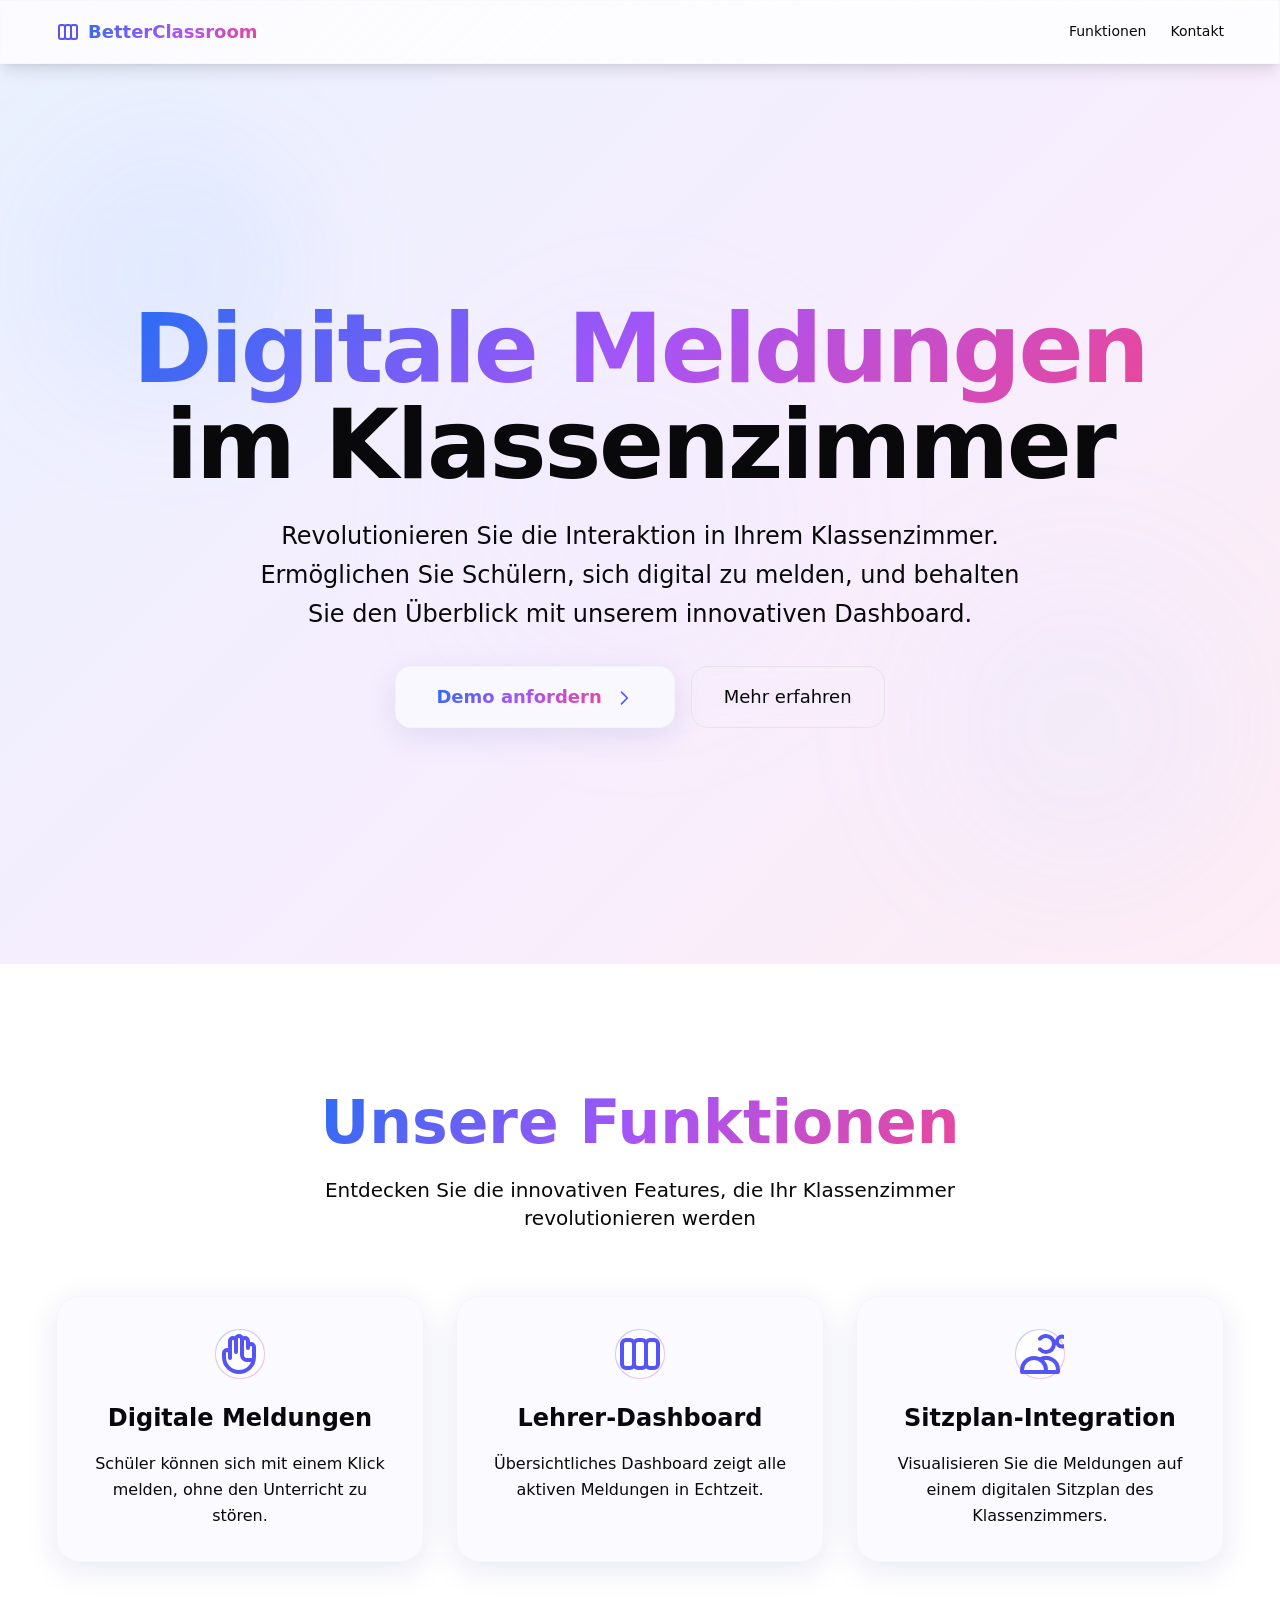
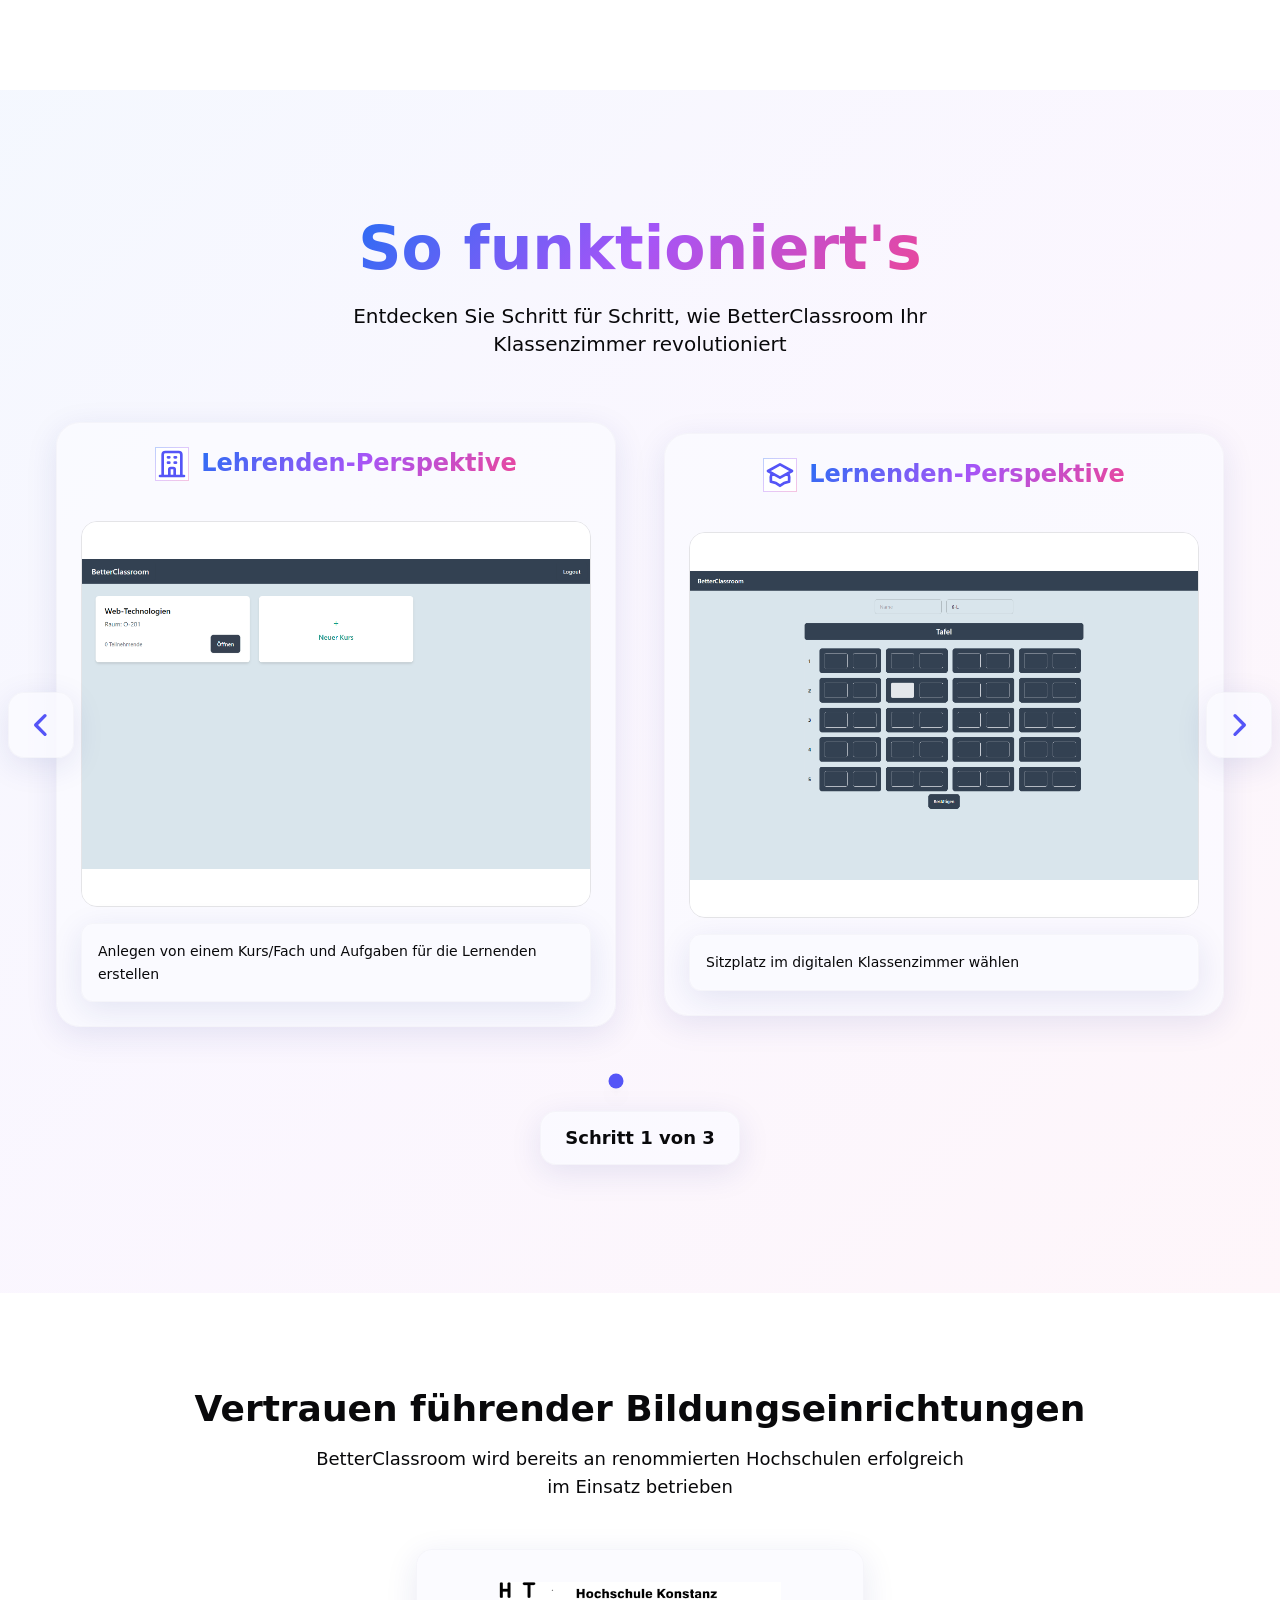
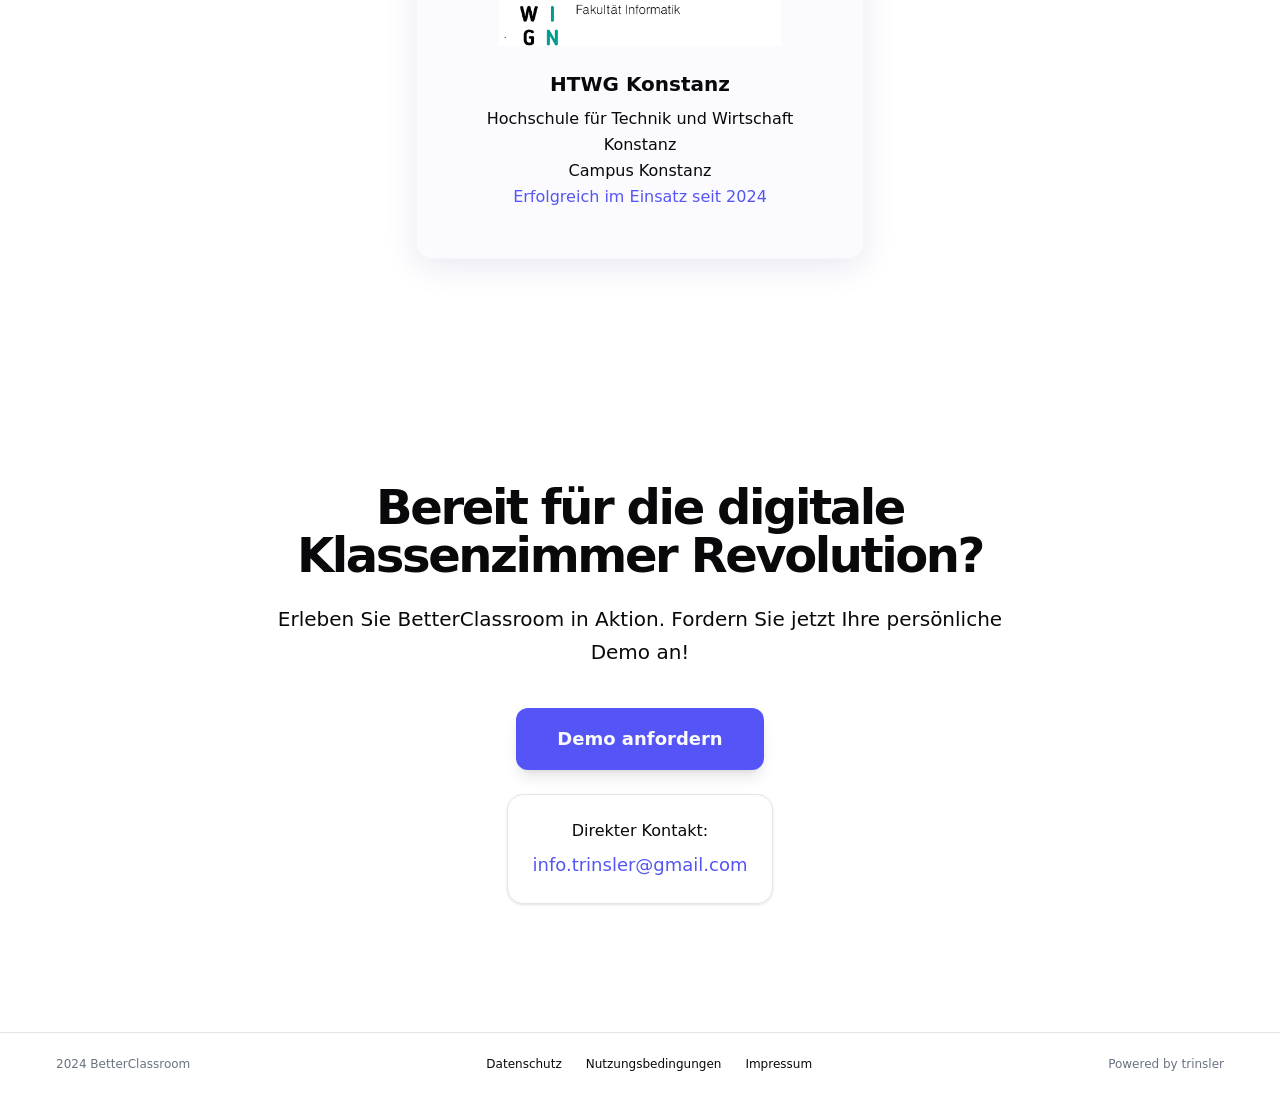
==== commit 29d5ecbd: "deploy: trinsler/landingPages@b104ad7a91776a45e0648e55d40349adac0bfe30" ====
--- a/index.html
+++ b/index.html
@@ -1 +1 @@
-<!DOCTYPE html><html><head><meta charset="utf-8"><meta name="viewport" content="width=device-width, initial-scale=1"><script type="importmap">{"imports":{"#entry":"/_nuxt/Ccc8Qym0.js"}}</script><title>BetterClassroom - Digitale Meldungen im Klassenzimmer</title><link rel="stylesheet" href="/_nuxt/entry.DFi-HNW6.css" crossorigin><link rel="preload" as="fetch" crossorigin="anonymous" href="/_payload.json?e536f581-18bf-489e-a1c7-d13914b189ba"><link rel="modulepreload" as="script" crossorigin href="/_nuxt/Ccc8Qym0.js"><link rel="modulepreload" as="script" crossorigin href="/_nuxt/7sRsiA7L.js"><link rel="modulepreload" as="script" crossorigin href="/_nuxt/9-DOH8Un.js"><link rel="modulepreload" as="script" crossorigin href="/_nuxt/Chy-gWsN.js"><link rel="preload" as="fetch" fetchpriority="low" crossorigin="anonymous" href="/_nuxt/builds/meta/e536f581-18bf-489e-a1c7-d13914b189ba.json"><link rel="prefetch" as="script" crossorigin href="/_nuxt/Uze9nPgn.js"><link rel="prefetch" as="script" crossorigin href="/_nuxt/CTONA4Dl.js"><meta name="description" content="Revolutionieren Sie die Interaktion in Ihrem Klassenzimmer mit BetterClassroom"><link rel="icon" type="image/x-icon" href="/favicon.ico"><script type="module" src="/_nuxt/Ccc8Qym0.js" crossorigin></script></head><body><div id="__nuxt"><div class="flex flex-col min-h-screen"><header class="px-4 lg:px-6 h-16 flex items-center fixed w-full glass-morphism z-50 shadow-lg"><div class="container mx-auto flex justify-between items-center"><a aria-current="page" href="/" class="router-link-active router-link-exact-active flex items-center justify-center"><svg class="h-6 w-6 text-primary" fill="none" stroke="currentColor" viewBox="0 0 24 24"><path stroke-linecap="round" stroke-linejoin="round" stroke-width="2" d="M9 17V7m0 10a2 2 0 01-2 2H5a2 2 0 01-2-2V7a2 2 0 012-2h2a2 2 0 012 2m0 10a2 2 0 002 2h2a2 2 0 002-2M9 7a2 2 0 012-2h2a2 2 0 012 2m0 10V7m0 10a2 2 0 002 2h2a2 2 0 002-2V7a2 2 0 00-2-2h-2a2 2 0 00-2 2"></path></svg><span class="ml-2 text-lg font-bold gradient-text">BetterClassroom</span></a><nav class="hidden md:flex gap-4 sm:gap-6 items-center"><a aria-current="page" href="/" class="router-link-active router-link-exact-active text-sm font-medium text-foreground hover:text-primary transition-colors"> Funktionen </a><a aria-current="page" href="/" class="router-link-active router-link-exact-active text-sm font-medium text-foreground hover:text-primary transition-colors"> Kontakt </a></nav><button class="md:hidden p-2"><svg class="h-6 w-6 text-foreground" fill="none" stroke="currentColor" viewBox="0 0 24 24"><path stroke-linecap="round" stroke-linejoin="round" stroke-width="2" d="M4 6h16M4 12h16M4 18h16"></path></svg></button></div><!----></header><main class="flex-1 pt-16"><!--[--><div></div><div><section class="w-full min-h-screen flex items-center justify-center relative overflow-hidden gradient-bg"><div class="container mx-auto px-4 md:px-6"><div class="absolute inset-0 overflow-hidden pointer-events-none"><div class="absolute top-20 left-10 w-64 h-64 bg-blue-400/8 rounded-full blur-3xl floating-animation"></div><div class="absolute bottom-20 right-10 w-80 h-80 bg-blue-300/6 rounded-full blur-3xl floating-animation" style="animation-delay:-3s;"></div><div class="absolute top-1/2 left-1/2 transform -translate-x-1/2 -translate-y-1/2 w-96 h-96 bg-blue-200/4 rounded-full blur-3xl floating-animation" style="animation-delay:-1.5s;"></div></div><div class="opacity-0 translate-y-10 relative z-10 flex flex-col items-center space-y-8 text-center" style="transition:all 1s ease-out;"><div class="space-y-6"><h1 class="text-5xl md:text-7xl lg:text-8xl font-black tracking-tight"><span class="gradient-text">Digitale Meldungen</span><br><span class="text-foreground">im Klassenzimmer</span></h1><p class="mx-auto max-w-[800px] text-xl md:text-2xl text-muted-foreground leading-relaxed"> Revolutionieren Sie die Interaktion in Ihrem Klassenzimmer. Ermöglichen Sie Schülern, sich digital zu melden, und behalten Sie den Überblick mit unserem innovativen Dashboard. </p></div><div class="flex flex-col sm:flex-row gap-4 items-center"><button class="glass-card px-10 py-4 text-lg font-semibold text-foreground hover:scale-105 active:scale-95 transition-all duration-300 pulse-glow rounded-2xl"><span class="gradient-text">Demo anfordern</span><svg class="ml-3 h-5 w-5 inline text-primary" fill="none" stroke="currentColor" viewBox="0 0 24 24"><path stroke-linecap="round" stroke-linejoin="round" stroke-width="2" d="M9 5l7 7-7 7"></path></svg></button><button class="px-8 py-4 text-lg font-medium text-muted-foreground hover:text-foreground transition-colors rounded-2xl border border-border/50 hover:border-border backdrop-blur-sm"> Mehr erfahren </button></div></div></div></section><section id="features" class="w-full py-20 md:py-32 relative"><div class="container mx-auto px-4 md:px-6"><div class="text-center mb-16"><h2 class="text-4xl md:text-6xl font-bold mb-6"><span class="gradient-text">Unsere Funktionen</span></h2><p class="text-xl text-muted-foreground max-w-2xl mx-auto"> Entdecken Sie die innovativen Features, die Ihr Klassenzimmer revolutionieren werden </p></div><div class="grid grid-cols-1 md:grid-cols-2 lg:grid-cols-3 gap-8"><div class="group glass-card p-8 rounded-3xl hover:scale-[1.02] transition-all duration-500"><div class="gradient-border rounded-2xl p-5 mb-6 w-fit mx-auto"><svg class="h-12 w-12 text-primary relative z-10" fill="none" stroke="currentColor" viewBox="0 0 24 24"><path stroke-linecap="round" stroke-linejoin="round" stroke-width="2" d="M7 11.5V14m0-2.5v-6a1.5 1.5 0 113 0m-3 6a1.5 1.5 0 00-3 0v2a7.5 7.5 0 0015 0v-5a1.5 1.5 0 00-3 0m-6-3V11m0-5.5v-1a1.5 1.5 0 013 0v1m0 0V11m0-5.5a1.5 1.5 0 013 0v3.5M18 15h-2.5A2.5 2.5 0 0113 12.5V10"></path></svg></div><h3 class="text-2xl font-bold mb-4 text-center group-hover:gradient-text transition-all duration-300"> Digitale Meldungen </h3><p class="text-muted-foreground leading-relaxed text-center"> Schüler können sich mit einem Klick melden, ohne den Unterricht zu stören. </p></div><div class="group glass-card p-8 rounded-3xl hover:scale-[1.02] transition-all duration-500"><div class="gradient-border rounded-2xl p-5 mb-6 w-fit mx-auto"><svg class="h-12 w-12 text-primary relative z-10" fill="none" stroke="currentColor" viewBox="0 0 24 24"><path stroke-linecap="round" stroke-linejoin="round" stroke-width="2" d="M9 17V7m0 10a2 2 0 01-2 2H5a2 2 0 01-2-2V7a2 2 0 012-2h2a2 2 0 012 2m0 10a2 2 0 002 2h2a2 2 0 002-2M9 7a2 2 0 012-2h2a2 2 0 012 2m0 10V7m0 10a2 2 0 002 2h2a2 2 0 002-2V7a2 2 0 00-2-2h-2a2 2 0 00-2 2"></path></svg></div><h3 class="text-2xl font-bold mb-4 text-center group-hover:gradient-text transition-all duration-300"> Lehrer-Dashboard </h3><p class="text-muted-foreground leading-relaxed text-center"> Übersichtliches Dashboard zeigt alle aktiven Meldungen in Echtzeit. </p></div><div class="group glass-card p-8 rounded-3xl hover:scale-[1.02] transition-all duration-500 md:col-span-2 lg:col-span-1"><div class="gradient-border rounded-2xl p-5 mb-6 w-fit mx-auto"><svg class="h-12 w-12 text-primary relative z-10" fill="none" stroke="currentColor" viewBox="0 0 24 24"><path stroke-linecap="round" stroke-linejoin="round" stroke-width="2" d="M12 4.354a4 4 0 110 5.292M15 21H3v-1a6 6 0 0112 0v1zm0 0h6v-1a6 6 0 00-9-5.197m13.5-9a2.5 2.5 0 11-5 0 2.5 2.5 0 015 0z"></path></svg></div><h3 class="text-2xl font-bold mb-4 text-center group-hover:gradient-text transition-all duration-300"> Sitzplan-Integration </h3><p class="text-muted-foreground leading-relaxed text-center"> Visualisieren Sie die Meldungen auf einem digitalen Sitzplan des Klassenzimmers. </p></div></div></div></section><section class="w-full py-20 md:py-32 relative overflow-hidden"><div class="absolute inset-0 gradient-bg opacity-50"></div><div class="container mx-auto px-4 relative z-10"><div class="text-center mb-16"><h2 class="text-4xl md:text-6xl font-bold mb-6"><span class="gradient-text">So funktioniert&#39;s</span></h2><p class="text-xl text-muted-foreground max-w-2xl mx-auto"> Entdecken Sie Schritt für Schritt, wie BetterClassroom Ihr Klassenzimmer revolutioniert </p></div><div class="relative max-w-7xl mx-auto"><button class="absolute -left-6 md:-left-12 top-1/2 -translate-y-1/2 z-20 glass-card p-4 rounded-2xl hover:scale-125 transition-all duration-300 pulse-glow group shadow-2xl"><svg class="h-8 w-8 text-primary group-hover:text-primary/80" fill="none" stroke="currentColor" viewBox="0 0 24 24"><path stroke-linecap="round" stroke-linejoin="round" stroke-width="2.5" d="M15 19l-7-7 7-7"></path></svg></button><div class="flex flex-col lg:flex-row gap-8 lg:gap-12 items-center justify-center"><div class="w-full lg:w-1/2 max-w-2xl"><div class="glass-card rounded-3xl overflow-hidden"><div class="p-6 pb-4"><div class="flex items-center justify-center space-x-3 mb-6"><div class="gradient-border rounded-2xl p-3"><svg class="h-8 w-8 text-primary relative z-10" fill="none" stroke="currentColor" viewBox="0 0 24 24"><path stroke-linecap="round" stroke-linejoin="round" stroke-width="2" d="M19 21V5a2 2 0 00-2-2H7a2 2 0 00-2 2v16m14 0h2m-2 0h-5m-9 0H3m2 0h5M9 7h1m-1 4h1m4-4h1m-1 4h1m-5 10v-5a1 1 0 011-1h2a1 1 0 011 1v5m-4 0h4"></path></svg></div><h3 class="text-2xl font-bold gradient-text">Lehrenden-Perspektive</h3></div></div><div class="relative mx-6 mb-6"><div class="overflow-hidden rounded-2xl border border-border/20 bg-muted/20"><img src="/assets/kurs.png" alt="Lehrenden-Ansicht 1" class="w-full h-80 lg:h-96 object-contain bg-white"></div><div class="mt-4 glass-card p-4 rounded-xl"><p class="text-sm text-foreground leading-relaxed font-medium">Anlegen von einem Kurs/Fach und Aufgaben für die Lernenden erstellen</p></div></div></div></div><div class="w-full lg:w-1/2 max-w-2xl"><div class="glass-card rounded-3xl overflow-hidden"><div class="p-6 pb-4"><div class="flex items-center justify-center space-x-3 mb-6"><div class="gradient-border rounded-2xl p-3"><svg class="h-8 w-8 text-primary relative z-10" fill="none" stroke="currentColor" viewBox="0 0 24 24"><path stroke-linecap="round" stroke-linejoin="round" stroke-width="2" d="M12 14l9-5-9-5-9 5 9 5z M12 14l6.16-3.422a12.083 12.083 0 01.665 6.479A11.952 11.952 0 0012 20.055a11.952 11.952 0 00-6.824-2.998 12.078 12.078 0 01.665-6.479L12 14z"></path></svg></div><h3 class="text-2xl font-bold gradient-text">Lernenden-Perspektive</h3></div></div><div class="relative mx-6 mb-6"><div class="overflow-hidden rounded-2xl border border-border/20 bg-muted/20"><img src="/assets/studentSitz.png" alt="Lernenden-Ansicht 1" class="w-full h-80 lg:h-96 object-contain bg-white"></div><div class="mt-4 glass-card p-4 rounded-xl"><p class="text-sm text-foreground leading-relaxed font-medium">Sitzplatz im digitalen Klassenzimmer wählen</p></div></div></div></div></div><button class="absolute -right-6 md:-right-12 top-1/2 -translate-y-1/2 z-20 glass-card p-4 rounded-2xl hover:scale-125 transition-all duration-300 pulse-glow group shadow-2xl"><svg class="h-8 w-8 text-primary group-hover:text-primary/80" fill="none" stroke="currentColor" viewBox="0 0 24 24"><path stroke-linecap="round" stroke-linejoin="round" stroke-width="2.5" d="M9 5l7 7-7 7"></path></svg></button></div><div class="flex flex-col items-center mt-12 space-y-6"><div class="flex space-x-3"><!--[--><button class="bg-primary shadow-lg scale-125 w-3 h-3 rounded-full transition-all duration-300"></button><button class="bg-muted-foreground/30 hover:bg-muted-foreground/50 w-3 h-3 rounded-full transition-all duration-300"></button><button class="bg-muted-foreground/30 hover:bg-muted-foreground/50 w-3 h-3 rounded-full transition-all duration-300"></button><!--]--></div><div class="glass-card px-6 py-3 rounded-2xl"><p class="text-lg font-semibold text-foreground"> Schritt 1 von 3</p></div></div></div></section><section class="w-full py-16 md:py-24 bg-secondary/10"><div class="container mx-auto px-4 md:px-6"><div class="text-center mb-12"><h2 class="text-3xl md:text-4xl font-bold mb-4 text-foreground"> Vertrauen führender Bildungseinrichtungen </h2><p class="text-lg text-muted-foreground max-w-2xl mx-auto"> BetterClassroom wird bereits an renommierten Hochschulen erfolgreich im Einsatz betrieben </p></div><div class="flex flex-col items-center"><div class="glass-card p-8 rounded-2xl max-w-md w-full text-center"><div class="mb-6"><img src="/images/htwg-logo.png" alt="HTWG Konstanz Logo" class="h-16 mx-auto object-contain" onerror="this.style.display=&#39;none&#39;"></div><h3 class="text-xl font-bold mb-2 text-foreground">HTWG Konstanz</h3><p class="text-muted-foreground leading-relaxed mb-4"> Hochschule für Technik und Wirtschaft Konstanz<br> Campus Konstanz<br><span class="text-primary font-medium">Erfolgreich im Einsatz seit 2024</span></p></div></div></div></section><section id="contact" class="w-full py-12 md:py-24 lg:py-32 bg-secondary/30"><div class="container mx-auto px-4 md:px-6"><div class="max-w-3xl mx-auto text-center"><h2 class="text-3xl font-bold tracking-tighter sm:text-4xl md:text-5xl mb-6 text-foreground"> Bereit für die digitale Klassenzimmer Revolution? </h2><p class="text-xl mb-10 text-muted-foreground leading-relaxed"> Erleben Sie BetterClassroom in Aktion. Fordern Sie jetzt Ihre persönliche Demo an! </p><div class="flex flex-col items-center justify-center space-y-6"><a href="mailto:info.trinsler@gmail.com" class="inline-flex items-center justify-center px-10 py-4 border border-transparent text-lg font-semibold rounded-xl text-primary-foreground bg-primary hover:bg-primary/90 shadow-lg hover:shadow-xl transition-all duration-200 hover:scale-105 active:scale-95"> Demo anfordern </a><div class="bg-card border border-border rounded-2xl p-6 shadow-sm"><p class="text-muted-foreground mb-2">Direkter Kontakt:</p><a href="mailto:info.trinsler@gmail.com" class="text-primary hover:underline text-lg font-medium">info.trinsler@gmail.com</a></div></div></div></div></section></div><!--]--></main><footer class="w-full py-6 px-4 md:px-6 border-t"><div class="container mx-auto flex flex-col sm:flex-row justify-between items-center"><p class="text-xs text-gray-500 dark:text-gray-400">2024 BetterClassroom</p><nav class="flex gap-4 sm:gap-6 mt-4 sm:mt-0"><a href="/datenschutz" class="text-xs hover:text-primary transition-colors"> Datenschutz </a><a href="/agb" class="text-xs hover:text-primary transition-colors"> Nutzungsbedingungen </a><a href="/impressum" class="text-xs hover:text-primary transition-colors"> Impressum </a></nav><div class="text-xs text-gray-500 dark:text-gray-400 mt-4 sm:mt-0"> Powered by <a href="https:trinsler.com" class="hover:text-primary transition-colors">trinsler</a></div></div></footer></div></div><div id="teleports"></div><script type="application/json" data-nuxt-data="nuxt-app" data-ssr="true" id="__NUXT_DATA__" data-src="/_payload.json?e536f581-18bf-489e-a1c7-d13914b189ba">[{"state":1,"once":3,"_errors":4,"serverRendered":6,"path":7,"prerenderedAt":8},["Reactive",2],{},["Set"],["ShallowReactive",5],{},true,"/",1762103714313]</script><script>window.__NUXT__={};window.__NUXT__.config={public:{},app:{baseURL:"/",buildId:"e536f581-18bf-489e-a1c7-d13914b189ba",buildAssetsDir:"/_nuxt/",cdnURL:""}}</script></body></html>+<!DOCTYPE html><html><head><meta charset="utf-8"><meta name="viewport" content="width=device-width, initial-scale=1"><script type="importmap">{"imports":{"#entry":"/_nuxt/Ccc8Qym0.js"}}</script><title>BetterClassroom - Digitale Meldungen im Klassenzimmer</title><link rel="stylesheet" href="/_nuxt/entry.DFi-HNW6.css" crossorigin><link rel="preload" as="fetch" crossorigin="anonymous" href="/_payload.json?47ae0c2a-0de8-4d5f-85e1-1ae02cc92004"><link rel="modulepreload" as="script" crossorigin href="/_nuxt/Ccc8Qym0.js"><link rel="modulepreload" as="script" crossorigin href="/_nuxt/7sRsiA7L.js"><link rel="modulepreload" as="script" crossorigin href="/_nuxt/9-DOH8Un.js"><link rel="modulepreload" as="script" crossorigin href="/_nuxt/Chy-gWsN.js"><link rel="preload" as="fetch" fetchpriority="low" crossorigin="anonymous" href="/_nuxt/builds/meta/47ae0c2a-0de8-4d5f-85e1-1ae02cc92004.json"><link rel="prefetch" as="script" crossorigin href="/_nuxt/Uze9nPgn.js"><link rel="prefetch" as="script" crossorigin href="/_nuxt/CTONA4Dl.js"><meta name="description" content="Revolutionieren Sie die Interaktion in Ihrem Klassenzimmer mit BetterClassroom"><link rel="icon" type="image/x-icon" href="/favicon.ico"><script type="module" src="/_nuxt/Ccc8Qym0.js" crossorigin></script></head><body><div id="__nuxt"><div class="flex flex-col min-h-screen"><header class="px-4 lg:px-6 h-16 flex items-center fixed w-full glass-morphism z-50 shadow-lg"><div class="container mx-auto flex justify-between items-center"><a aria-current="page" href="/" class="router-link-active router-link-exact-active flex items-center justify-center"><svg class="h-6 w-6 text-primary" fill="none" stroke="currentColor" viewBox="0 0 24 24"><path stroke-linecap="round" stroke-linejoin="round" stroke-width="2" d="M9 17V7m0 10a2 2 0 01-2 2H5a2 2 0 01-2-2V7a2 2 0 012-2h2a2 2 0 012 2m0 10a2 2 0 002 2h2a2 2 0 002-2M9 7a2 2 0 012-2h2a2 2 0 012 2m0 10V7m0 10a2 2 0 002 2h2a2 2 0 002-2V7a2 2 0 00-2-2h-2a2 2 0 00-2 2"></path></svg><span class="ml-2 text-lg font-bold gradient-text">BetterClassroom</span></a><nav class="hidden md:flex gap-4 sm:gap-6 items-center"><a aria-current="page" href="/" class="router-link-active router-link-exact-active text-sm font-medium text-foreground hover:text-primary transition-colors"> Funktionen </a><a aria-current="page" href="/" class="router-link-active router-link-exact-active text-sm font-medium text-foreground hover:text-primary transition-colors"> Kontakt </a></nav><button class="md:hidden p-2"><svg class="h-6 w-6 text-foreground" fill="none" stroke="currentColor" viewBox="0 0 24 24"><path stroke-linecap="round" stroke-linejoin="round" stroke-width="2" d="M4 6h16M4 12h16M4 18h16"></path></svg></button></div><!----></header><main class="flex-1 pt-16"><!--[--><div></div><div><section class="w-full min-h-screen flex items-center justify-center relative overflow-hidden gradient-bg"><div class="container mx-auto px-4 md:px-6"><div class="absolute inset-0 overflow-hidden pointer-events-none"><div class="absolute top-20 left-10 w-64 h-64 bg-blue-400/8 rounded-full blur-3xl floating-animation"></div><div class="absolute bottom-20 right-10 w-80 h-80 bg-blue-300/6 rounded-full blur-3xl floating-animation" style="animation-delay:-3s;"></div><div class="absolute top-1/2 left-1/2 transform -translate-x-1/2 -translate-y-1/2 w-96 h-96 bg-blue-200/4 rounded-full blur-3xl floating-animation" style="animation-delay:-1.5s;"></div></div><div class="opacity-0 translate-y-10 relative z-10 flex flex-col items-center space-y-8 text-center" style="transition:all 1s ease-out;"><div class="space-y-6"><h1 class="text-5xl md:text-7xl lg:text-8xl font-black tracking-tight"><span class="gradient-text">Digitale Meldungen</span><br><span class="text-foreground">im Klassenzimmer</span></h1><p class="mx-auto max-w-[800px] text-xl md:text-2xl text-muted-foreground leading-relaxed"> Revolutionieren Sie die Interaktion in Ihrem Klassenzimmer. Ermöglichen Sie Schülern, sich digital zu melden, und behalten Sie den Überblick mit unserem innovativen Dashboard. </p></div><div class="flex flex-col sm:flex-row gap-4 items-center"><button class="glass-card px-10 py-4 text-lg font-semibold text-foreground hover:scale-105 active:scale-95 transition-all duration-300 pulse-glow rounded-2xl"><span class="gradient-text">Demo anfordern</span><svg class="ml-3 h-5 w-5 inline text-primary" fill="none" stroke="currentColor" viewBox="0 0 24 24"><path stroke-linecap="round" stroke-linejoin="round" stroke-width="2" d="M9 5l7 7-7 7"></path></svg></button><button class="px-8 py-4 text-lg font-medium text-muted-foreground hover:text-foreground transition-colors rounded-2xl border border-border/50 hover:border-border backdrop-blur-sm"> Mehr erfahren </button></div></div></div></section><section id="features" class="w-full py-20 md:py-32 relative"><div class="container mx-auto px-4 md:px-6"><div class="text-center mb-16"><h2 class="text-4xl md:text-6xl font-bold mb-6"><span class="gradient-text">Unsere Funktionen</span></h2><p class="text-xl text-muted-foreground max-w-2xl mx-auto"> Entdecken Sie die innovativen Features, die Ihr Klassenzimmer revolutionieren werden </p></div><div class="grid grid-cols-1 md:grid-cols-2 lg:grid-cols-3 gap-8"><div class="group glass-card p-8 rounded-3xl hover:scale-[1.02] transition-all duration-500"><div class="gradient-border rounded-2xl p-5 mb-6 w-fit mx-auto"><svg class="h-12 w-12 text-primary relative z-10" fill="none" stroke="currentColor" viewBox="0 0 24 24"><path stroke-linecap="round" stroke-linejoin="round" stroke-width="2" d="M7 11.5V14m0-2.5v-6a1.5 1.5 0 113 0m-3 6a1.5 1.5 0 00-3 0v2a7.5 7.5 0 0015 0v-5a1.5 1.5 0 00-3 0m-6-3V11m0-5.5v-1a1.5 1.5 0 013 0v1m0 0V11m0-5.5a1.5 1.5 0 013 0v3.5M18 15h-2.5A2.5 2.5 0 0113 12.5V10"></path></svg></div><h3 class="text-2xl font-bold mb-4 text-center group-hover:gradient-text transition-all duration-300"> Digitale Meldungen </h3><p class="text-muted-foreground leading-relaxed text-center"> Schüler können sich mit einem Klick melden, ohne den Unterricht zu stören. </p></div><div class="group glass-card p-8 rounded-3xl hover:scale-[1.02] transition-all duration-500"><div class="gradient-border rounded-2xl p-5 mb-6 w-fit mx-auto"><svg class="h-12 w-12 text-primary relative z-10" fill="none" stroke="currentColor" viewBox="0 0 24 24"><path stroke-linecap="round" stroke-linejoin="round" stroke-width="2" d="M9 17V7m0 10a2 2 0 01-2 2H5a2 2 0 01-2-2V7a2 2 0 012-2h2a2 2 0 012 2m0 10a2 2 0 002 2h2a2 2 0 002-2M9 7a2 2 0 012-2h2a2 2 0 012 2m0 10V7m0 10a2 2 0 002 2h2a2 2 0 002-2V7a2 2 0 00-2-2h-2a2 2 0 00-2 2"></path></svg></div><h3 class="text-2xl font-bold mb-4 text-center group-hover:gradient-text transition-all duration-300"> Lehrer-Dashboard </h3><p class="text-muted-foreground leading-relaxed text-center"> Übersichtliches Dashboard zeigt alle aktiven Meldungen in Echtzeit. </p></div><div class="group glass-card p-8 rounded-3xl hover:scale-[1.02] transition-all duration-500 md:col-span-2 lg:col-span-1"><div class="gradient-border rounded-2xl p-5 mb-6 w-fit mx-auto"><svg class="h-12 w-12 text-primary relative z-10" fill="none" stroke="currentColor" viewBox="0 0 24 24"><path stroke-linecap="round" stroke-linejoin="round" stroke-width="2" d="M12 4.354a4 4 0 110 5.292M15 21H3v-1a6 6 0 0112 0v1zm0 0h6v-1a6 6 0 00-9-5.197m13.5-9a2.5 2.5 0 11-5 0 2.5 2.5 0 015 0z"></path></svg></div><h3 class="text-2xl font-bold mb-4 text-center group-hover:gradient-text transition-all duration-300"> Sitzplan-Integration </h3><p class="text-muted-foreground leading-relaxed text-center"> Visualisieren Sie die Meldungen auf einem digitalen Sitzplan des Klassenzimmers. </p></div></div></div></section><section class="w-full py-20 md:py-32 relative overflow-hidden"><div class="absolute inset-0 gradient-bg opacity-50"></div><div class="container mx-auto px-4 relative z-10"><div class="text-center mb-16"><h2 class="text-4xl md:text-6xl font-bold mb-6"><span class="gradient-text">So funktioniert&#39;s</span></h2><p class="text-xl text-muted-foreground max-w-2xl mx-auto"> Entdecken Sie Schritt für Schritt, wie BetterClassroom Ihr Klassenzimmer revolutioniert </p></div><div class="relative max-w-7xl mx-auto"><button class="absolute -left-6 md:-left-12 top-1/2 -translate-y-1/2 z-20 glass-card p-4 rounded-2xl hover:scale-125 transition-all duration-300 pulse-glow group shadow-2xl"><svg class="h-8 w-8 text-primary group-hover:text-primary/80" fill="none" stroke="currentColor" viewBox="0 0 24 24"><path stroke-linecap="round" stroke-linejoin="round" stroke-width="2.5" d="M15 19l-7-7 7-7"></path></svg></button><div class="flex flex-col lg:flex-row gap-8 lg:gap-12 items-center justify-center"><div class="w-full lg:w-1/2 max-w-2xl"><div class="glass-card rounded-3xl overflow-hidden"><div class="p-6 pb-4"><div class="flex items-center justify-center space-x-3 mb-6"><div class="gradient-border rounded-2xl p-3"><svg class="h-8 w-8 text-primary relative z-10" fill="none" stroke="currentColor" viewBox="0 0 24 24"><path stroke-linecap="round" stroke-linejoin="round" stroke-width="2" d="M19 21V5a2 2 0 00-2-2H7a2 2 0 00-2 2v16m14 0h2m-2 0h-5m-9 0H3m2 0h5M9 7h1m-1 4h1m4-4h1m-1 4h1m-5 10v-5a1 1 0 011-1h2a1 1 0 011 1v5m-4 0h4"></path></svg></div><h3 class="text-2xl font-bold gradient-text">Lehrenden-Perspektive</h3></div></div><div class="relative mx-6 mb-6"><div class="overflow-hidden rounded-2xl border border-border/20 bg-muted/20"><img src="/assets/kurs.png" alt="Lehrenden-Ansicht 1" class="w-full h-80 lg:h-96 object-contain bg-white"></div><div class="mt-4 glass-card p-4 rounded-xl"><p class="text-sm text-foreground leading-relaxed font-medium">Anlegen von einem Kurs/Fach und Aufgaben für die Lernenden erstellen</p></div></div></div></div><div class="w-full lg:w-1/2 max-w-2xl"><div class="glass-card rounded-3xl overflow-hidden"><div class="p-6 pb-4"><div class="flex items-center justify-center space-x-3 mb-6"><div class="gradient-border rounded-2xl p-3"><svg class="h-8 w-8 text-primary relative z-10" fill="none" stroke="currentColor" viewBox="0 0 24 24"><path stroke-linecap="round" stroke-linejoin="round" stroke-width="2" d="M12 14l9-5-9-5-9 5 9 5z M12 14l6.16-3.422a12.083 12.083 0 01.665 6.479A11.952 11.952 0 0012 20.055a11.952 11.952 0 00-6.824-2.998 12.078 12.078 0 01.665-6.479L12 14z"></path></svg></div><h3 class="text-2xl font-bold gradient-text">Lernenden-Perspektive</h3></div></div><div class="relative mx-6 mb-6"><div class="overflow-hidden rounded-2xl border border-border/20 bg-muted/20"><img src="/assets/studentSitz.png" alt="Lernenden-Ansicht 1" class="w-full h-80 lg:h-96 object-contain bg-white"></div><div class="mt-4 glass-card p-4 rounded-xl"><p class="text-sm text-foreground leading-relaxed font-medium">Sitzplatz im digitalen Klassenzimmer wählen</p></div></div></div></div></div><button class="absolute -right-6 md:-right-12 top-1/2 -translate-y-1/2 z-20 glass-card p-4 rounded-2xl hover:scale-125 transition-all duration-300 pulse-glow group shadow-2xl"><svg class="h-8 w-8 text-primary group-hover:text-primary/80" fill="none" stroke="currentColor" viewBox="0 0 24 24"><path stroke-linecap="round" stroke-linejoin="round" stroke-width="2.5" d="M9 5l7 7-7 7"></path></svg></button></div><div class="flex flex-col items-center mt-12 space-y-6"><div class="flex space-x-3"><!--[--><button class="bg-primary shadow-lg scale-125 w-3 h-3 rounded-full transition-all duration-300"></button><button class="bg-muted-foreground/30 hover:bg-muted-foreground/50 w-3 h-3 rounded-full transition-all duration-300"></button><button class="bg-muted-foreground/30 hover:bg-muted-foreground/50 w-3 h-3 rounded-full transition-all duration-300"></button><!--]--></div><div class="glass-card px-6 py-3 rounded-2xl"><p class="text-lg font-semibold text-foreground"> Schritt 1 von 3</p></div></div></div></section><section class="w-full py-16 md:py-24 bg-secondary/10"><div class="container mx-auto px-4 md:px-6"><div class="text-center mb-12"><h2 class="text-3xl md:text-4xl font-bold mb-4 text-foreground"> Vertrauen führender Bildungseinrichtungen </h2><p class="text-lg text-muted-foreground max-w-2xl mx-auto"> BetterClassroom wird bereits an renommierten Hochschulen erfolgreich im Einsatz betrieben </p></div><div class="flex flex-col items-center"><div class="glass-card p-8 rounded-2xl max-w-md w-full text-center"><div class="mb-6"><img src="/images/htwg-logo.png" alt="HTWG Konstanz Logo" class="h-16 mx-auto object-contain" onerror="this.style.display=&#39;none&#39;"></div><h3 class="text-xl font-bold mb-2 text-foreground">HTWG Konstanz</h3><p class="text-muted-foreground leading-relaxed mb-4"> Hochschule für Technik und Wirtschaft Konstanz<br> Campus Konstanz<br><span class="text-primary font-medium">Erfolgreich im Einsatz seit 2024</span></p></div></div></div></section><section id="contact" class="w-full py-12 md:py-24 lg:py-32 bg-secondary/30"><div class="container mx-auto px-4 md:px-6"><div class="max-w-3xl mx-auto text-center"><h2 class="text-3xl font-bold tracking-tighter sm:text-4xl md:text-5xl mb-6 text-foreground"> Bereit für die digitale Klassenzimmer Revolution? </h2><p class="text-xl mb-10 text-muted-foreground leading-relaxed"> Erleben Sie BetterClassroom in Aktion. Fordern Sie jetzt Ihre persönliche Demo an! </p><div class="flex flex-col items-center justify-center space-y-6"><a href="mailto:info.trinsler@gmail.com" class="inline-flex items-center justify-center px-10 py-4 border border-transparent text-lg font-semibold rounded-xl text-primary-foreground bg-primary hover:bg-primary/90 shadow-lg hover:shadow-xl transition-all duration-200 hover:scale-105 active:scale-95"> Demo anfordern </a><div class="bg-card border border-border rounded-2xl p-6 shadow-sm"><p class="text-muted-foreground mb-2">Direkter Kontakt:</p><a href="mailto:info.trinsler@gmail.com" class="text-primary hover:underline text-lg font-medium">info.trinsler@gmail.com</a></div></div></div></div></section></div><!--]--></main><footer class="w-full py-6 px-4 md:px-6 border-t"><div class="container mx-auto flex flex-col sm:flex-row justify-between items-center"><p class="text-xs text-gray-500 dark:text-gray-400">2024 BetterClassroom</p><nav class="flex gap-4 sm:gap-6 mt-4 sm:mt-0"><a href="/datenschutz" class="text-xs hover:text-primary transition-colors"> Datenschutz </a><a href="/agb" class="text-xs hover:text-primary transition-colors"> Nutzungsbedingungen </a><a href="/impressum" class="text-xs hover:text-primary transition-colors"> Impressum </a></nav><div class="text-xs text-gray-500 dark:text-gray-400 mt-4 sm:mt-0"> Powered by <a href="https:trinsler.com" class="hover:text-primary transition-colors">trinsler</a></div></div></footer></div></div><div id="teleports"></div><script type="application/json" data-nuxt-data="nuxt-app" data-ssr="true" id="__NUXT_DATA__" data-src="/_payload.json?47ae0c2a-0de8-4d5f-85e1-1ae02cc92004">[{"state":1,"once":3,"_errors":4,"serverRendered":6,"path":7,"prerenderedAt":8},["Reactive",2],{},["Set"],["ShallowReactive",5],{},true,"/",1762104975823]</script><script>window.__NUXT__={};window.__NUXT__.config={public:{},app:{baseURL:"/",buildId:"47ae0c2a-0de8-4d5f-85e1-1ae02cc92004",buildAssetsDir:"/_nuxt/",cdnURL:""}}</script></body></html>
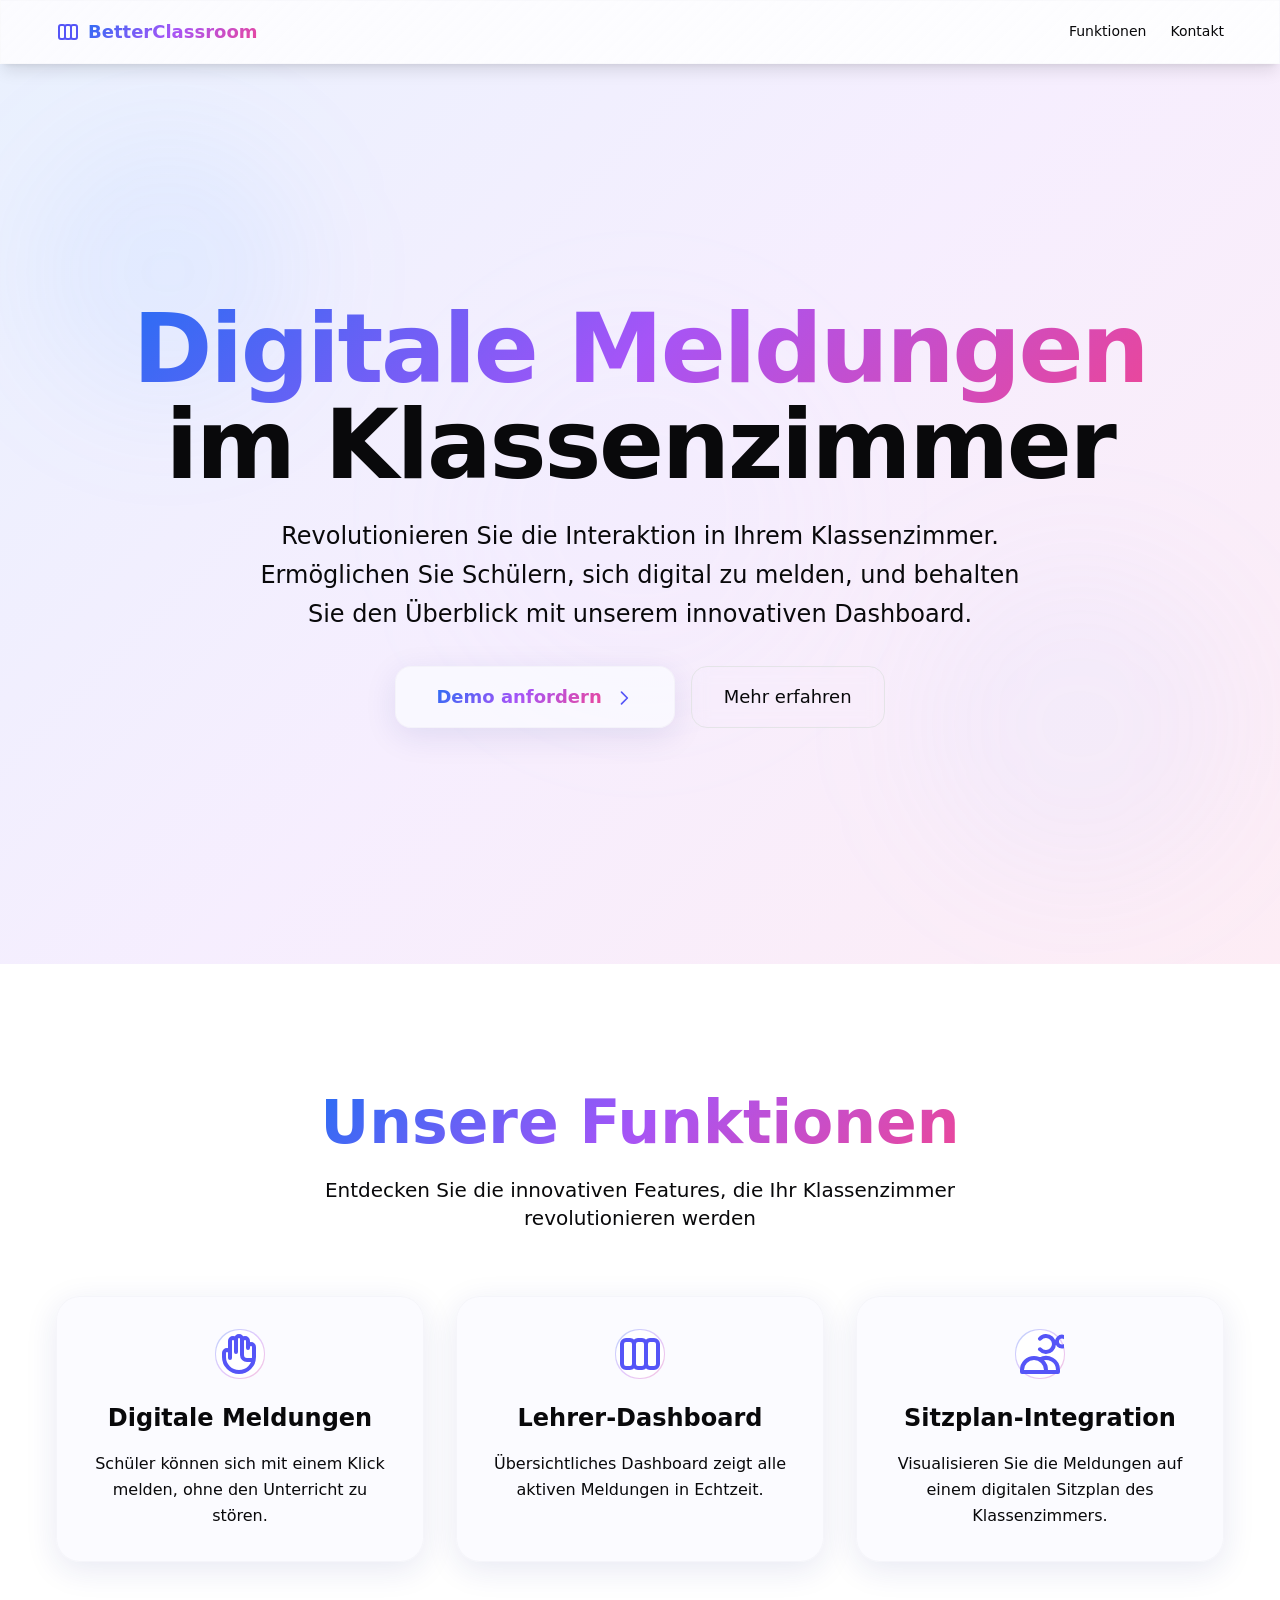
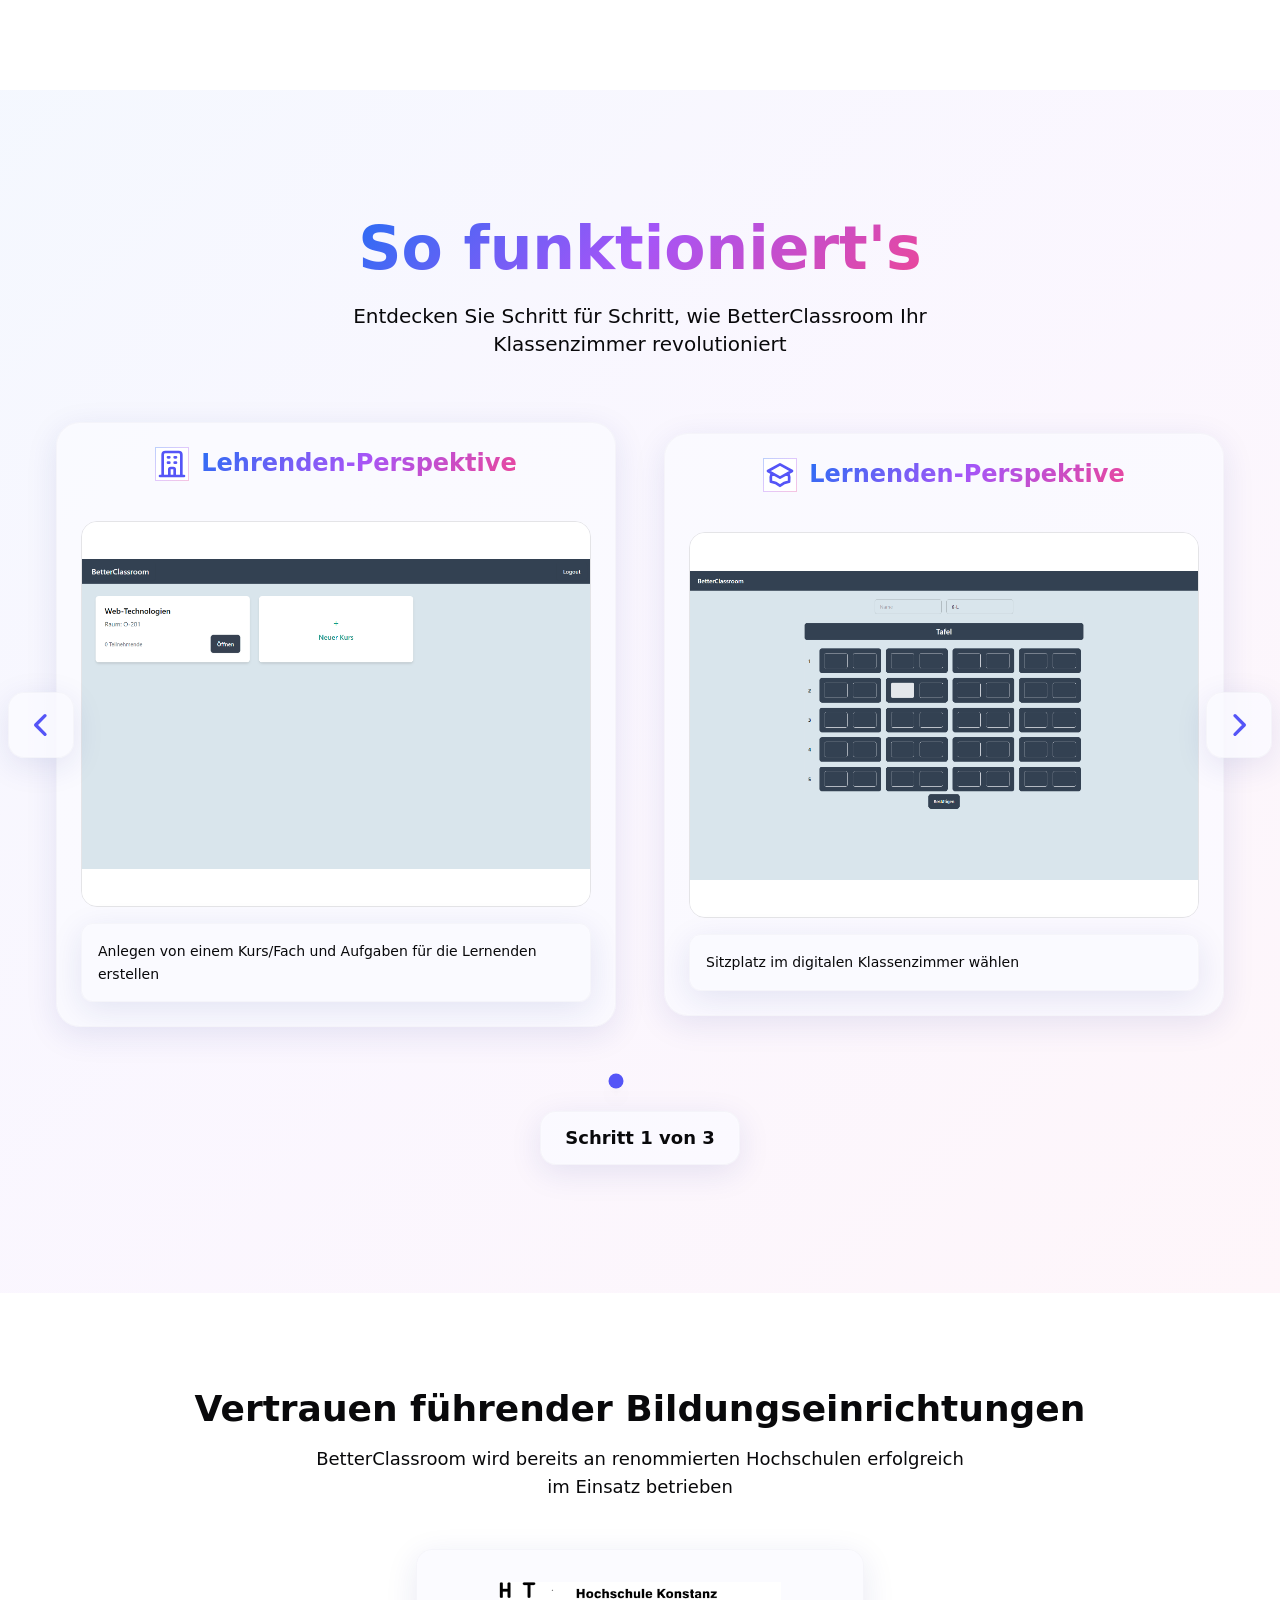
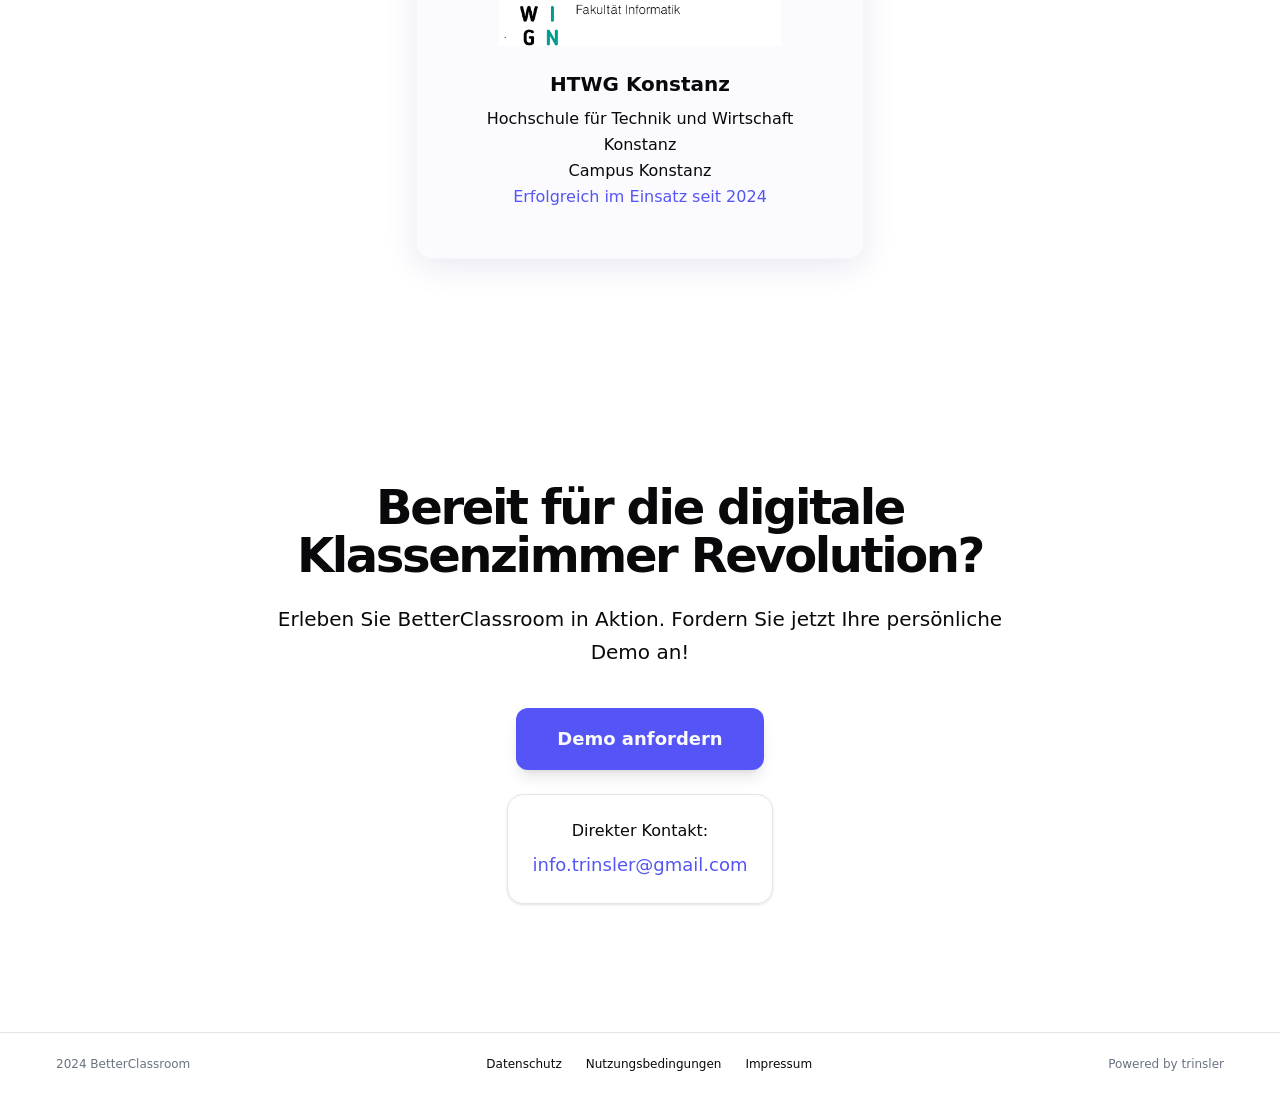
==== commit 4846cd23: "deploy: trinsler/landingPages@b104ad7a91776a45e0648e55d40349adac0bfe30" ====
--- a/index.html
+++ b/index.html
@@ -1 +1 @@
-<!DOCTYPE html><html><head><meta charset="utf-8"><meta name="viewport" content="width=device-width, initial-scale=1"><script type="importmap">{"imports":{"#entry":"/_nuxt/Ccc8Qym0.js"}}</script><title>BetterClassroom - Digitale Meldungen im Klassenzimmer</title><link rel="stylesheet" href="/_nuxt/entry.DFi-HNW6.css" crossorigin><link rel="preload" as="fetch" crossorigin="anonymous" href="/_payload.json?47ae0c2a-0de8-4d5f-85e1-1ae02cc92004"><link rel="modulepreload" as="script" crossorigin href="/_nuxt/Ccc8Qym0.js"><link rel="modulepreload" as="script" crossorigin href="/_nuxt/7sRsiA7L.js"><link rel="modulepreload" as="script" crossorigin href="/_nuxt/9-DOH8Un.js"><link rel="modulepreload" as="script" crossorigin href="/_nuxt/Chy-gWsN.js"><link rel="preload" as="fetch" fetchpriority="low" crossorigin="anonymous" href="/_nuxt/builds/meta/47ae0c2a-0de8-4d5f-85e1-1ae02cc92004.json"><link rel="prefetch" as="script" crossorigin href="/_nuxt/Uze9nPgn.js"><link rel="prefetch" as="script" crossorigin href="/_nuxt/CTONA4Dl.js"><meta name="description" content="Revolutionieren Sie die Interaktion in Ihrem Klassenzimmer mit BetterClassroom"><link rel="icon" type="image/x-icon" href="/favicon.ico"><script type="module" src="/_nuxt/Ccc8Qym0.js" crossorigin></script></head><body><div id="__nuxt"><div class="flex flex-col min-h-screen"><header class="px-4 lg:px-6 h-16 flex items-center fixed w-full glass-morphism z-50 shadow-lg"><div class="container mx-auto flex justify-between items-center"><a aria-current="page" href="/" class="router-link-active router-link-exact-active flex items-center justify-center"><svg class="h-6 w-6 text-primary" fill="none" stroke="currentColor" viewBox="0 0 24 24"><path stroke-linecap="round" stroke-linejoin="round" stroke-width="2" d="M9 17V7m0 10a2 2 0 01-2 2H5a2 2 0 01-2-2V7a2 2 0 012-2h2a2 2 0 012 2m0 10a2 2 0 002 2h2a2 2 0 002-2M9 7a2 2 0 012-2h2a2 2 0 012 2m0 10V7m0 10a2 2 0 002 2h2a2 2 0 002-2V7a2 2 0 00-2-2h-2a2 2 0 00-2 2"></path></svg><span class="ml-2 text-lg font-bold gradient-text">BetterClassroom</span></a><nav class="hidden md:flex gap-4 sm:gap-6 items-center"><a aria-current="page" href="/" class="router-link-active router-link-exact-active text-sm font-medium text-foreground hover:text-primary transition-colors"> Funktionen </a><a aria-current="page" href="/" class="router-link-active router-link-exact-active text-sm font-medium text-foreground hover:text-primary transition-colors"> Kontakt </a></nav><button class="md:hidden p-2"><svg class="h-6 w-6 text-foreground" fill="none" stroke="currentColor" viewBox="0 0 24 24"><path stroke-linecap="round" stroke-linejoin="round" stroke-width="2" d="M4 6h16M4 12h16M4 18h16"></path></svg></button></div><!----></header><main class="flex-1 pt-16"><!--[--><div></div><div><section class="w-full min-h-screen flex items-center justify-center relative overflow-hidden gradient-bg"><div class="container mx-auto px-4 md:px-6"><div class="absolute inset-0 overflow-hidden pointer-events-none"><div class="absolute top-20 left-10 w-64 h-64 bg-blue-400/8 rounded-full blur-3xl floating-animation"></div><div class="absolute bottom-20 right-10 w-80 h-80 bg-blue-300/6 rounded-full blur-3xl floating-animation" style="animation-delay:-3s;"></div><div class="absolute top-1/2 left-1/2 transform -translate-x-1/2 -translate-y-1/2 w-96 h-96 bg-blue-200/4 rounded-full blur-3xl floating-animation" style="animation-delay:-1.5s;"></div></div><div class="opacity-0 translate-y-10 relative z-10 flex flex-col items-center space-y-8 text-center" style="transition:all 1s ease-out;"><div class="space-y-6"><h1 class="text-5xl md:text-7xl lg:text-8xl font-black tracking-tight"><span class="gradient-text">Digitale Meldungen</span><br><span class="text-foreground">im Klassenzimmer</span></h1><p class="mx-auto max-w-[800px] text-xl md:text-2xl text-muted-foreground leading-relaxed"> Revolutionieren Sie die Interaktion in Ihrem Klassenzimmer. Ermöglichen Sie Schülern, sich digital zu melden, und behalten Sie den Überblick mit unserem innovativen Dashboard. </p></div><div class="flex flex-col sm:flex-row gap-4 items-center"><button class="glass-card px-10 py-4 text-lg font-semibold text-foreground hover:scale-105 active:scale-95 transition-all duration-300 pulse-glow rounded-2xl"><span class="gradient-text">Demo anfordern</span><svg class="ml-3 h-5 w-5 inline text-primary" fill="none" stroke="currentColor" viewBox="0 0 24 24"><path stroke-linecap="round" stroke-linejoin="round" stroke-width="2" d="M9 5l7 7-7 7"></path></svg></button><button class="px-8 py-4 text-lg font-medium text-muted-foreground hover:text-foreground transition-colors rounded-2xl border border-border/50 hover:border-border backdrop-blur-sm"> Mehr erfahren </button></div></div></div></section><section id="features" class="w-full py-20 md:py-32 relative"><div class="container mx-auto px-4 md:px-6"><div class="text-center mb-16"><h2 class="text-4xl md:text-6xl font-bold mb-6"><span class="gradient-text">Unsere Funktionen</span></h2><p class="text-xl text-muted-foreground max-w-2xl mx-auto"> Entdecken Sie die innovativen Features, die Ihr Klassenzimmer revolutionieren werden </p></div><div class="grid grid-cols-1 md:grid-cols-2 lg:grid-cols-3 gap-8"><div class="group glass-card p-8 rounded-3xl hover:scale-[1.02] transition-all duration-500"><div class="gradient-border rounded-2xl p-5 mb-6 w-fit mx-auto"><svg class="h-12 w-12 text-primary relative z-10" fill="none" stroke="currentColor" viewBox="0 0 24 24"><path stroke-linecap="round" stroke-linejoin="round" stroke-width="2" d="M7 11.5V14m0-2.5v-6a1.5 1.5 0 113 0m-3 6a1.5 1.5 0 00-3 0v2a7.5 7.5 0 0015 0v-5a1.5 1.5 0 00-3 0m-6-3V11m0-5.5v-1a1.5 1.5 0 013 0v1m0 0V11m0-5.5a1.5 1.5 0 013 0v3.5M18 15h-2.5A2.5 2.5 0 0113 12.5V10"></path></svg></div><h3 class="text-2xl font-bold mb-4 text-center group-hover:gradient-text transition-all duration-300"> Digitale Meldungen </h3><p class="text-muted-foreground leading-relaxed text-center"> Schüler können sich mit einem Klick melden, ohne den Unterricht zu stören. </p></div><div class="group glass-card p-8 rounded-3xl hover:scale-[1.02] transition-all duration-500"><div class="gradient-border rounded-2xl p-5 mb-6 w-fit mx-auto"><svg class="h-12 w-12 text-primary relative z-10" fill="none" stroke="currentColor" viewBox="0 0 24 24"><path stroke-linecap="round" stroke-linejoin="round" stroke-width="2" d="M9 17V7m0 10a2 2 0 01-2 2H5a2 2 0 01-2-2V7a2 2 0 012-2h2a2 2 0 012 2m0 10a2 2 0 002 2h2a2 2 0 002-2M9 7a2 2 0 012-2h2a2 2 0 012 2m0 10V7m0 10a2 2 0 002 2h2a2 2 0 002-2V7a2 2 0 00-2-2h-2a2 2 0 00-2 2"></path></svg></div><h3 class="text-2xl font-bold mb-4 text-center group-hover:gradient-text transition-all duration-300"> Lehrer-Dashboard </h3><p class="text-muted-foreground leading-relaxed text-center"> Übersichtliches Dashboard zeigt alle aktiven Meldungen in Echtzeit. </p></div><div class="group glass-card p-8 rounded-3xl hover:scale-[1.02] transition-all duration-500 md:col-span-2 lg:col-span-1"><div class="gradient-border rounded-2xl p-5 mb-6 w-fit mx-auto"><svg class="h-12 w-12 text-primary relative z-10" fill="none" stroke="currentColor" viewBox="0 0 24 24"><path stroke-linecap="round" stroke-linejoin="round" stroke-width="2" d="M12 4.354a4 4 0 110 5.292M15 21H3v-1a6 6 0 0112 0v1zm0 0h6v-1a6 6 0 00-9-5.197m13.5-9a2.5 2.5 0 11-5 0 2.5 2.5 0 015 0z"></path></svg></div><h3 class="text-2xl font-bold mb-4 text-center group-hover:gradient-text transition-all duration-300"> Sitzplan-Integration </h3><p class="text-muted-foreground leading-relaxed text-center"> Visualisieren Sie die Meldungen auf einem digitalen Sitzplan des Klassenzimmers. </p></div></div></div></section><section class="w-full py-20 md:py-32 relative overflow-hidden"><div class="absolute inset-0 gradient-bg opacity-50"></div><div class="container mx-auto px-4 relative z-10"><div class="text-center mb-16"><h2 class="text-4xl md:text-6xl font-bold mb-6"><span class="gradient-text">So funktioniert&#39;s</span></h2><p class="text-xl text-muted-foreground max-w-2xl mx-auto"> Entdecken Sie Schritt für Schritt, wie BetterClassroom Ihr Klassenzimmer revolutioniert </p></div><div class="relative max-w-7xl mx-auto"><button class="absolute -left-6 md:-left-12 top-1/2 -translate-y-1/2 z-20 glass-card p-4 rounded-2xl hover:scale-125 transition-all duration-300 pulse-glow group shadow-2xl"><svg class="h-8 w-8 text-primary group-hover:text-primary/80" fill="none" stroke="currentColor" viewBox="0 0 24 24"><path stroke-linecap="round" stroke-linejoin="round" stroke-width="2.5" d="M15 19l-7-7 7-7"></path></svg></button><div class="flex flex-col lg:flex-row gap-8 lg:gap-12 items-center justify-center"><div class="w-full lg:w-1/2 max-w-2xl"><div class="glass-card rounded-3xl overflow-hidden"><div class="p-6 pb-4"><div class="flex items-center justify-center space-x-3 mb-6"><div class="gradient-border rounded-2xl p-3"><svg class="h-8 w-8 text-primary relative z-10" fill="none" stroke="currentColor" viewBox="0 0 24 24"><path stroke-linecap="round" stroke-linejoin="round" stroke-width="2" d="M19 21V5a2 2 0 00-2-2H7a2 2 0 00-2 2v16m14 0h2m-2 0h-5m-9 0H3m2 0h5M9 7h1m-1 4h1m4-4h1m-1 4h1m-5 10v-5a1 1 0 011-1h2a1 1 0 011 1v5m-4 0h4"></path></svg></div><h3 class="text-2xl font-bold gradient-text">Lehrenden-Perspektive</h3></div></div><div class="relative mx-6 mb-6"><div class="overflow-hidden rounded-2xl border border-border/20 bg-muted/20"><img src="/assets/kurs.png" alt="Lehrenden-Ansicht 1" class="w-full h-80 lg:h-96 object-contain bg-white"></div><div class="mt-4 glass-card p-4 rounded-xl"><p class="text-sm text-foreground leading-relaxed font-medium">Anlegen von einem Kurs/Fach und Aufgaben für die Lernenden erstellen</p></div></div></div></div><div class="w-full lg:w-1/2 max-w-2xl"><div class="glass-card rounded-3xl overflow-hidden"><div class="p-6 pb-4"><div class="flex items-center justify-center space-x-3 mb-6"><div class="gradient-border rounded-2xl p-3"><svg class="h-8 w-8 text-primary relative z-10" fill="none" stroke="currentColor" viewBox="0 0 24 24"><path stroke-linecap="round" stroke-linejoin="round" stroke-width="2" d="M12 14l9-5-9-5-9 5 9 5z M12 14l6.16-3.422a12.083 12.083 0 01.665 6.479A11.952 11.952 0 0012 20.055a11.952 11.952 0 00-6.824-2.998 12.078 12.078 0 01.665-6.479L12 14z"></path></svg></div><h3 class="text-2xl font-bold gradient-text">Lernenden-Perspektive</h3></div></div><div class="relative mx-6 mb-6"><div class="overflow-hidden rounded-2xl border border-border/20 bg-muted/20"><img src="/assets/studentSitz.png" alt="Lernenden-Ansicht 1" class="w-full h-80 lg:h-96 object-contain bg-white"></div><div class="mt-4 glass-card p-4 rounded-xl"><p class="text-sm text-foreground leading-relaxed font-medium">Sitzplatz im digitalen Klassenzimmer wählen</p></div></div></div></div></div><button class="absolute -right-6 md:-right-12 top-1/2 -translate-y-1/2 z-20 glass-card p-4 rounded-2xl hover:scale-125 transition-all duration-300 pulse-glow group shadow-2xl"><svg class="h-8 w-8 text-primary group-hover:text-primary/80" fill="none" stroke="currentColor" viewBox="0 0 24 24"><path stroke-linecap="round" stroke-linejoin="round" stroke-width="2.5" d="M9 5l7 7-7 7"></path></svg></button></div><div class="flex flex-col items-center mt-12 space-y-6"><div class="flex space-x-3"><!--[--><button class="bg-primary shadow-lg scale-125 w-3 h-3 rounded-full transition-all duration-300"></button><button class="bg-muted-foreground/30 hover:bg-muted-foreground/50 w-3 h-3 rounded-full transition-all duration-300"></button><button class="bg-muted-foreground/30 hover:bg-muted-foreground/50 w-3 h-3 rounded-full transition-all duration-300"></button><!--]--></div><div class="glass-card px-6 py-3 rounded-2xl"><p class="text-lg font-semibold text-foreground"> Schritt 1 von 3</p></div></div></div></section><section class="w-full py-16 md:py-24 bg-secondary/10"><div class="container mx-auto px-4 md:px-6"><div class="text-center mb-12"><h2 class="text-3xl md:text-4xl font-bold mb-4 text-foreground"> Vertrauen führender Bildungseinrichtungen </h2><p class="text-lg text-muted-foreground max-w-2xl mx-auto"> BetterClassroom wird bereits an renommierten Hochschulen erfolgreich im Einsatz betrieben </p></div><div class="flex flex-col items-center"><div class="glass-card p-8 rounded-2xl max-w-md w-full text-center"><div class="mb-6"><img src="/images/htwg-logo.png" alt="HTWG Konstanz Logo" class="h-16 mx-auto object-contain" onerror="this.style.display=&#39;none&#39;"></div><h3 class="text-xl font-bold mb-2 text-foreground">HTWG Konstanz</h3><p class="text-muted-foreground leading-relaxed mb-4"> Hochschule für Technik und Wirtschaft Konstanz<br> Campus Konstanz<br><span class="text-primary font-medium">Erfolgreich im Einsatz seit 2024</span></p></div></div></div></section><section id="contact" class="w-full py-12 md:py-24 lg:py-32 bg-secondary/30"><div class="container mx-auto px-4 md:px-6"><div class="max-w-3xl mx-auto text-center"><h2 class="text-3xl font-bold tracking-tighter sm:text-4xl md:text-5xl mb-6 text-foreground"> Bereit für die digitale Klassenzimmer Revolution? </h2><p class="text-xl mb-10 text-muted-foreground leading-relaxed"> Erleben Sie BetterClassroom in Aktion. Fordern Sie jetzt Ihre persönliche Demo an! </p><div class="flex flex-col items-center justify-center space-y-6"><a href="mailto:info.trinsler@gmail.com" class="inline-flex items-center justify-center px-10 py-4 border border-transparent text-lg font-semibold rounded-xl text-primary-foreground bg-primary hover:bg-primary/90 shadow-lg hover:shadow-xl transition-all duration-200 hover:scale-105 active:scale-95"> Demo anfordern </a><div class="bg-card border border-border rounded-2xl p-6 shadow-sm"><p class="text-muted-foreground mb-2">Direkter Kontakt:</p><a href="mailto:info.trinsler@gmail.com" class="text-primary hover:underline text-lg font-medium">info.trinsler@gmail.com</a></div></div></div></div></section></div><!--]--></main><footer class="w-full py-6 px-4 md:px-6 border-t"><div class="container mx-auto flex flex-col sm:flex-row justify-between items-center"><p class="text-xs text-gray-500 dark:text-gray-400">2024 BetterClassroom</p><nav class="flex gap-4 sm:gap-6 mt-4 sm:mt-0"><a href="/datenschutz" class="text-xs hover:text-primary transition-colors"> Datenschutz </a><a href="/agb" class="text-xs hover:text-primary transition-colors"> Nutzungsbedingungen </a><a href="/impressum" class="text-xs hover:text-primary transition-colors"> Impressum </a></nav><div class="text-xs text-gray-500 dark:text-gray-400 mt-4 sm:mt-0"> Powered by <a href="https:trinsler.com" class="hover:text-primary transition-colors">trinsler</a></div></div></footer></div></div><div id="teleports"></div><script type="application/json" data-nuxt-data="nuxt-app" data-ssr="true" id="__NUXT_DATA__" data-src="/_payload.json?47ae0c2a-0de8-4d5f-85e1-1ae02cc92004">[{"state":1,"once":3,"_errors":4,"serverRendered":6,"path":7,"prerenderedAt":8},["Reactive",2],{},["Set"],["ShallowReactive",5],{},true,"/",1762104975823]</script><script>window.__NUXT__={};window.__NUXT__.config={public:{},app:{baseURL:"/",buildId:"47ae0c2a-0de8-4d5f-85e1-1ae02cc92004",buildAssetsDir:"/_nuxt/",cdnURL:""}}</script></body></html>+<!DOCTYPE html><html><head><meta charset="utf-8"><meta name="viewport" content="width=device-width, initial-scale=1"><script type="importmap">{"imports":{"#entry":"/_nuxt/Ccc8Qym0.js"}}</script><title>BetterClassroom - Digitale Meldungen im Klassenzimmer</title><link rel="stylesheet" href="/_nuxt/entry.DFi-HNW6.css" crossorigin><link rel="preload" as="fetch" crossorigin="anonymous" href="/_payload.json?41e3f102-219c-4ee6-912d-81288fc041d6"><link rel="modulepreload" as="script" crossorigin href="/_nuxt/Ccc8Qym0.js"><link rel="modulepreload" as="script" crossorigin href="/_nuxt/7sRsiA7L.js"><link rel="modulepreload" as="script" crossorigin href="/_nuxt/9-DOH8Un.js"><link rel="modulepreload" as="script" crossorigin href="/_nuxt/Chy-gWsN.js"><link rel="preload" as="fetch" fetchpriority="low" crossorigin="anonymous" href="/_nuxt/builds/meta/41e3f102-219c-4ee6-912d-81288fc041d6.json"><link rel="prefetch" as="script" crossorigin href="/_nuxt/Uze9nPgn.js"><link rel="prefetch" as="script" crossorigin href="/_nuxt/CTONA4Dl.js"><meta name="description" content="Revolutionieren Sie die Interaktion in Ihrem Klassenzimmer mit BetterClassroom"><link rel="icon" type="image/x-icon" href="/favicon.ico"><script type="module" src="/_nuxt/Ccc8Qym0.js" crossorigin></script></head><body><div id="__nuxt"><div class="flex flex-col min-h-screen"><header class="px-4 lg:px-6 h-16 flex items-center fixed w-full glass-morphism z-50 shadow-lg"><div class="container mx-auto flex justify-between items-center"><a aria-current="page" href="/" class="router-link-active router-link-exact-active flex items-center justify-center"><svg class="h-6 w-6 text-primary" fill="none" stroke="currentColor" viewBox="0 0 24 24"><path stroke-linecap="round" stroke-linejoin="round" stroke-width="2" d="M9 17V7m0 10a2 2 0 01-2 2H5a2 2 0 01-2-2V7a2 2 0 012-2h2a2 2 0 012 2m0 10a2 2 0 002 2h2a2 2 0 002-2M9 7a2 2 0 012-2h2a2 2 0 012 2m0 10V7m0 10a2 2 0 002 2h2a2 2 0 002-2V7a2 2 0 00-2-2h-2a2 2 0 00-2 2"></path></svg><span class="ml-2 text-lg font-bold gradient-text">BetterClassroom</span></a><nav class="hidden md:flex gap-4 sm:gap-6 items-center"><a aria-current="page" href="/" class="router-link-active router-link-exact-active text-sm font-medium text-foreground hover:text-primary transition-colors"> Funktionen </a><a aria-current="page" href="/" class="router-link-active router-link-exact-active text-sm font-medium text-foreground hover:text-primary transition-colors"> Kontakt </a></nav><button class="md:hidden p-2"><svg class="h-6 w-6 text-foreground" fill="none" stroke="currentColor" viewBox="0 0 24 24"><path stroke-linecap="round" stroke-linejoin="round" stroke-width="2" d="M4 6h16M4 12h16M4 18h16"></path></svg></button></div><!----></header><main class="flex-1 pt-16"><!--[--><div></div><div><section class="w-full min-h-screen flex items-center justify-center relative overflow-hidden gradient-bg"><div class="container mx-auto px-4 md:px-6"><div class="absolute inset-0 overflow-hidden pointer-events-none"><div class="absolute top-20 left-10 w-64 h-64 bg-blue-400/8 rounded-full blur-3xl floating-animation"></div><div class="absolute bottom-20 right-10 w-80 h-80 bg-blue-300/6 rounded-full blur-3xl floating-animation" style="animation-delay:-3s;"></div><div class="absolute top-1/2 left-1/2 transform -translate-x-1/2 -translate-y-1/2 w-96 h-96 bg-blue-200/4 rounded-full blur-3xl floating-animation" style="animation-delay:-1.5s;"></div></div><div class="opacity-0 translate-y-10 relative z-10 flex flex-col items-center space-y-8 text-center" style="transition:all 1s ease-out;"><div class="space-y-6"><h1 class="text-5xl md:text-7xl lg:text-8xl font-black tracking-tight"><span class="gradient-text">Digitale Meldungen</span><br><span class="text-foreground">im Klassenzimmer</span></h1><p class="mx-auto max-w-[800px] text-xl md:text-2xl text-muted-foreground leading-relaxed"> Revolutionieren Sie die Interaktion in Ihrem Klassenzimmer. Ermöglichen Sie Schülern, sich digital zu melden, und behalten Sie den Überblick mit unserem innovativen Dashboard. </p></div><div class="flex flex-col sm:flex-row gap-4 items-center"><button class="glass-card px-10 py-4 text-lg font-semibold text-foreground hover:scale-105 active:scale-95 transition-all duration-300 pulse-glow rounded-2xl"><span class="gradient-text">Demo anfordern</span><svg class="ml-3 h-5 w-5 inline text-primary" fill="none" stroke="currentColor" viewBox="0 0 24 24"><path stroke-linecap="round" stroke-linejoin="round" stroke-width="2" d="M9 5l7 7-7 7"></path></svg></button><button class="px-8 py-4 text-lg font-medium text-muted-foreground hover:text-foreground transition-colors rounded-2xl border border-border/50 hover:border-border backdrop-blur-sm"> Mehr erfahren </button></div></div></div></section><section id="features" class="w-full py-20 md:py-32 relative"><div class="container mx-auto px-4 md:px-6"><div class="text-center mb-16"><h2 class="text-4xl md:text-6xl font-bold mb-6"><span class="gradient-text">Unsere Funktionen</span></h2><p class="text-xl text-muted-foreground max-w-2xl mx-auto"> Entdecken Sie die innovativen Features, die Ihr Klassenzimmer revolutionieren werden </p></div><div class="grid grid-cols-1 md:grid-cols-2 lg:grid-cols-3 gap-8"><div class="group glass-card p-8 rounded-3xl hover:scale-[1.02] transition-all duration-500"><div class="gradient-border rounded-2xl p-5 mb-6 w-fit mx-auto"><svg class="h-12 w-12 text-primary relative z-10" fill="none" stroke="currentColor" viewBox="0 0 24 24"><path stroke-linecap="round" stroke-linejoin="round" stroke-width="2" d="M7 11.5V14m0-2.5v-6a1.5 1.5 0 113 0m-3 6a1.5 1.5 0 00-3 0v2a7.5 7.5 0 0015 0v-5a1.5 1.5 0 00-3 0m-6-3V11m0-5.5v-1a1.5 1.5 0 013 0v1m0 0V11m0-5.5a1.5 1.5 0 013 0v3.5M18 15h-2.5A2.5 2.5 0 0113 12.5V10"></path></svg></div><h3 class="text-2xl font-bold mb-4 text-center group-hover:gradient-text transition-all duration-300"> Digitale Meldungen </h3><p class="text-muted-foreground leading-relaxed text-center"> Schüler können sich mit einem Klick melden, ohne den Unterricht zu stören. </p></div><div class="group glass-card p-8 rounded-3xl hover:scale-[1.02] transition-all duration-500"><div class="gradient-border rounded-2xl p-5 mb-6 w-fit mx-auto"><svg class="h-12 w-12 text-primary relative z-10" fill="none" stroke="currentColor" viewBox="0 0 24 24"><path stroke-linecap="round" stroke-linejoin="round" stroke-width="2" d="M9 17V7m0 10a2 2 0 01-2 2H5a2 2 0 01-2-2V7a2 2 0 012-2h2a2 2 0 012 2m0 10a2 2 0 002 2h2a2 2 0 002-2M9 7a2 2 0 012-2h2a2 2 0 012 2m0 10V7m0 10a2 2 0 002 2h2a2 2 0 002-2V7a2 2 0 00-2-2h-2a2 2 0 00-2 2"></path></svg></div><h3 class="text-2xl font-bold mb-4 text-center group-hover:gradient-text transition-all duration-300"> Lehrer-Dashboard </h3><p class="text-muted-foreground leading-relaxed text-center"> Übersichtliches Dashboard zeigt alle aktiven Meldungen in Echtzeit. </p></div><div class="group glass-card p-8 rounded-3xl hover:scale-[1.02] transition-all duration-500 md:col-span-2 lg:col-span-1"><div class="gradient-border rounded-2xl p-5 mb-6 w-fit mx-auto"><svg class="h-12 w-12 text-primary relative z-10" fill="none" stroke="currentColor" viewBox="0 0 24 24"><path stroke-linecap="round" stroke-linejoin="round" stroke-width="2" d="M12 4.354a4 4 0 110 5.292M15 21H3v-1a6 6 0 0112 0v1zm0 0h6v-1a6 6 0 00-9-5.197m13.5-9a2.5 2.5 0 11-5 0 2.5 2.5 0 015 0z"></path></svg></div><h3 class="text-2xl font-bold mb-4 text-center group-hover:gradient-text transition-all duration-300"> Sitzplan-Integration </h3><p class="text-muted-foreground leading-relaxed text-center"> Visualisieren Sie die Meldungen auf einem digitalen Sitzplan des Klassenzimmers. </p></div></div></div></section><section class="w-full py-20 md:py-32 relative overflow-hidden"><div class="absolute inset-0 gradient-bg opacity-50"></div><div class="container mx-auto px-4 relative z-10"><div class="text-center mb-16"><h2 class="text-4xl md:text-6xl font-bold mb-6"><span class="gradient-text">So funktioniert&#39;s</span></h2><p class="text-xl text-muted-foreground max-w-2xl mx-auto"> Entdecken Sie Schritt für Schritt, wie BetterClassroom Ihr Klassenzimmer revolutioniert </p></div><div class="relative max-w-7xl mx-auto"><button class="absolute -left-6 md:-left-12 top-1/2 -translate-y-1/2 z-20 glass-card p-4 rounded-2xl hover:scale-125 transition-all duration-300 pulse-glow group shadow-2xl"><svg class="h-8 w-8 text-primary group-hover:text-primary/80" fill="none" stroke="currentColor" viewBox="0 0 24 24"><path stroke-linecap="round" stroke-linejoin="round" stroke-width="2.5" d="M15 19l-7-7 7-7"></path></svg></button><div class="flex flex-col lg:flex-row gap-8 lg:gap-12 items-center justify-center"><div class="w-full lg:w-1/2 max-w-2xl"><div class="glass-card rounded-3xl overflow-hidden"><div class="p-6 pb-4"><div class="flex items-center justify-center space-x-3 mb-6"><div class="gradient-border rounded-2xl p-3"><svg class="h-8 w-8 text-primary relative z-10" fill="none" stroke="currentColor" viewBox="0 0 24 24"><path stroke-linecap="round" stroke-linejoin="round" stroke-width="2" d="M19 21V5a2 2 0 00-2-2H7a2 2 0 00-2 2v16m14 0h2m-2 0h-5m-9 0H3m2 0h5M9 7h1m-1 4h1m4-4h1m-1 4h1m-5 10v-5a1 1 0 011-1h2a1 1 0 011 1v5m-4 0h4"></path></svg></div><h3 class="text-2xl font-bold gradient-text">Lehrenden-Perspektive</h3></div></div><div class="relative mx-6 mb-6"><div class="overflow-hidden rounded-2xl border border-border/20 bg-muted/20"><img src="/assets/kurs.png" alt="Lehrenden-Ansicht 1" class="w-full h-80 lg:h-96 object-contain bg-white"></div><div class="mt-4 glass-card p-4 rounded-xl"><p class="text-sm text-foreground leading-relaxed font-medium">Anlegen von einem Kurs/Fach und Aufgaben für die Lernenden erstellen</p></div></div></div></div><div class="w-full lg:w-1/2 max-w-2xl"><div class="glass-card rounded-3xl overflow-hidden"><div class="p-6 pb-4"><div class="flex items-center justify-center space-x-3 mb-6"><div class="gradient-border rounded-2xl p-3"><svg class="h-8 w-8 text-primary relative z-10" fill="none" stroke="currentColor" viewBox="0 0 24 24"><path stroke-linecap="round" stroke-linejoin="round" stroke-width="2" d="M12 14l9-5-9-5-9 5 9 5z M12 14l6.16-3.422a12.083 12.083 0 01.665 6.479A11.952 11.952 0 0012 20.055a11.952 11.952 0 00-6.824-2.998 12.078 12.078 0 01.665-6.479L12 14z"></path></svg></div><h3 class="text-2xl font-bold gradient-text">Lernenden-Perspektive</h3></div></div><div class="relative mx-6 mb-6"><div class="overflow-hidden rounded-2xl border border-border/20 bg-muted/20"><img src="/assets/studentSitz.png" alt="Lernenden-Ansicht 1" class="w-full h-80 lg:h-96 object-contain bg-white"></div><div class="mt-4 glass-card p-4 rounded-xl"><p class="text-sm text-foreground leading-relaxed font-medium">Sitzplatz im digitalen Klassenzimmer wählen</p></div></div></div></div></div><button class="absolute -right-6 md:-right-12 top-1/2 -translate-y-1/2 z-20 glass-card p-4 rounded-2xl hover:scale-125 transition-all duration-300 pulse-glow group shadow-2xl"><svg class="h-8 w-8 text-primary group-hover:text-primary/80" fill="none" stroke="currentColor" viewBox="0 0 24 24"><path stroke-linecap="round" stroke-linejoin="round" stroke-width="2.5" d="M9 5l7 7-7 7"></path></svg></button></div><div class="flex flex-col items-center mt-12 space-y-6"><div class="flex space-x-3"><!--[--><button class="bg-primary shadow-lg scale-125 w-3 h-3 rounded-full transition-all duration-300"></button><button class="bg-muted-foreground/30 hover:bg-muted-foreground/50 w-3 h-3 rounded-full transition-all duration-300"></button><button class="bg-muted-foreground/30 hover:bg-muted-foreground/50 w-3 h-3 rounded-full transition-all duration-300"></button><!--]--></div><div class="glass-card px-6 py-3 rounded-2xl"><p class="text-lg font-semibold text-foreground"> Schritt 1 von 3</p></div></div></div></section><section class="w-full py-16 md:py-24 bg-secondary/10"><div class="container mx-auto px-4 md:px-6"><div class="text-center mb-12"><h2 class="text-3xl md:text-4xl font-bold mb-4 text-foreground"> Vertrauen führender Bildungseinrichtungen </h2><p class="text-lg text-muted-foreground max-w-2xl mx-auto"> BetterClassroom wird bereits an renommierten Hochschulen erfolgreich im Einsatz betrieben </p></div><div class="flex flex-col items-center"><div class="glass-card p-8 rounded-2xl max-w-md w-full text-center"><div class="mb-6"><img src="/images/htwg-logo.png" alt="HTWG Konstanz Logo" class="h-16 mx-auto object-contain" onerror="this.style.display=&#39;none&#39;"></div><h3 class="text-xl font-bold mb-2 text-foreground">HTWG Konstanz</h3><p class="text-muted-foreground leading-relaxed mb-4"> Hochschule für Technik und Wirtschaft Konstanz<br> Campus Konstanz<br><span class="text-primary font-medium">Erfolgreich im Einsatz seit 2024</span></p></div></div></div></section><section id="contact" class="w-full py-12 md:py-24 lg:py-32 bg-secondary/30"><div class="container mx-auto px-4 md:px-6"><div class="max-w-3xl mx-auto text-center"><h2 class="text-3xl font-bold tracking-tighter sm:text-4xl md:text-5xl mb-6 text-foreground"> Bereit für die digitale Klassenzimmer Revolution? </h2><p class="text-xl mb-10 text-muted-foreground leading-relaxed"> Erleben Sie BetterClassroom in Aktion. Fordern Sie jetzt Ihre persönliche Demo an! </p><div class="flex flex-col items-center justify-center space-y-6"><a href="mailto:info.trinsler@gmail.com" class="inline-flex items-center justify-center px-10 py-4 border border-transparent text-lg font-semibold rounded-xl text-primary-foreground bg-primary hover:bg-primary/90 shadow-lg hover:shadow-xl transition-all duration-200 hover:scale-105 active:scale-95"> Demo anfordern </a><div class="bg-card border border-border rounded-2xl p-6 shadow-sm"><p class="text-muted-foreground mb-2">Direkter Kontakt:</p><a href="mailto:info.trinsler@gmail.com" class="text-primary hover:underline text-lg font-medium">info.trinsler@gmail.com</a></div></div></div></div></section></div><!--]--></main><footer class="w-full py-6 px-4 md:px-6 border-t"><div class="container mx-auto flex flex-col sm:flex-row justify-between items-center"><p class="text-xs text-gray-500 dark:text-gray-400">2024 BetterClassroom</p><nav class="flex gap-4 sm:gap-6 mt-4 sm:mt-0"><a href="/datenschutz" class="text-xs hover:text-primary transition-colors"> Datenschutz </a><a href="/agb" class="text-xs hover:text-primary transition-colors"> Nutzungsbedingungen </a><a href="/impressum" class="text-xs hover:text-primary transition-colors"> Impressum </a></nav><div class="text-xs text-gray-500 dark:text-gray-400 mt-4 sm:mt-0"> Powered by <a href="https:trinsler.com" class="hover:text-primary transition-colors">trinsler</a></div></div></footer></div></div><div id="teleports"></div><script type="application/json" data-nuxt-data="nuxt-app" data-ssr="true" id="__NUXT_DATA__" data-src="/_payload.json?41e3f102-219c-4ee6-912d-81288fc041d6">[{"state":1,"once":3,"_errors":4,"serverRendered":6,"path":7,"prerenderedAt":8},["Reactive",2],{},["Set"],["ShallowReactive",5],{},true,"/",1762106597823]</script><script>window.__NUXT__={};window.__NUXT__.config={public:{},app:{baseURL:"/",buildId:"41e3f102-219c-4ee6-912d-81288fc041d6",buildAssetsDir:"/_nuxt/",cdnURL:""}}</script></body></html>
